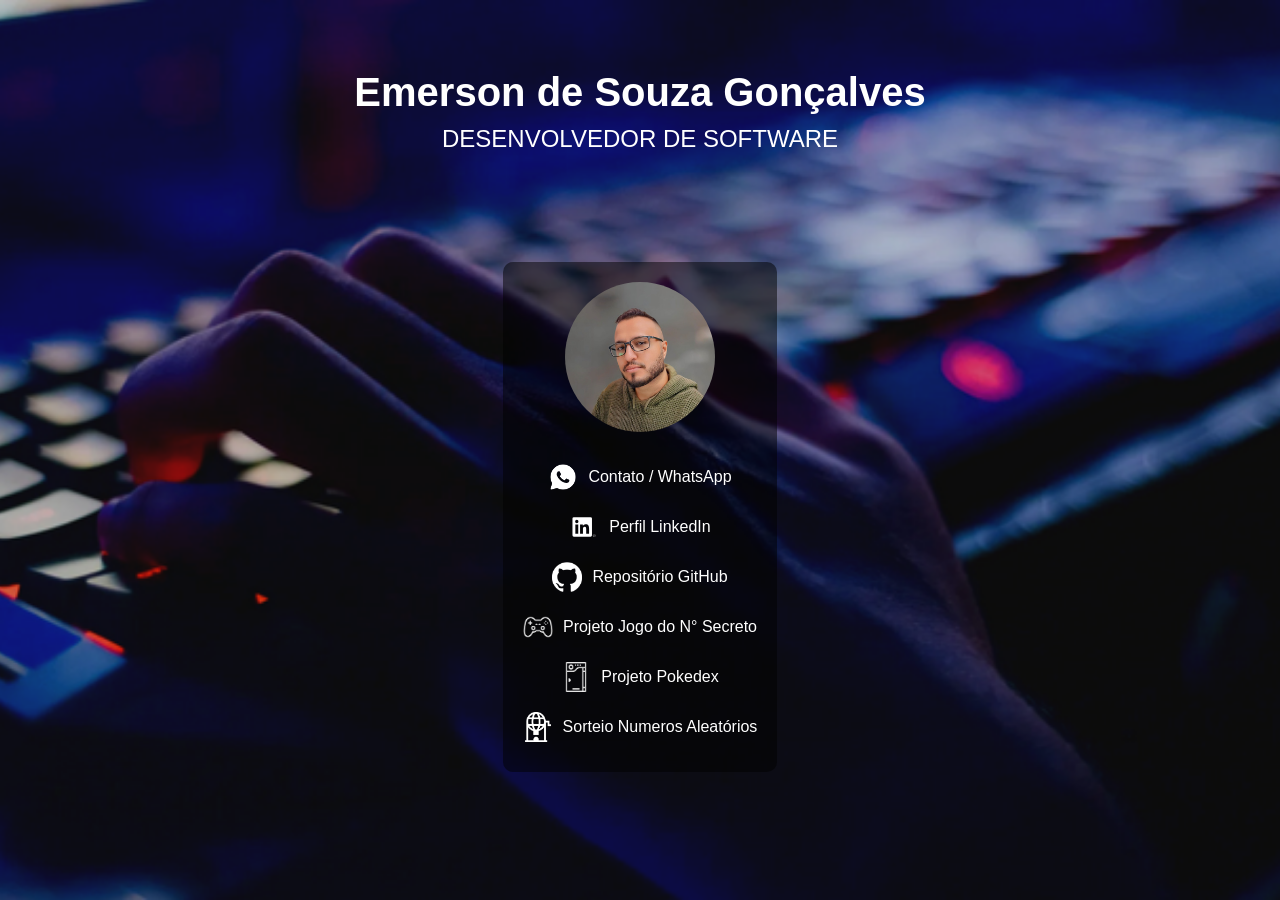
==== index.html @ 72273d3a "whatsapp atualizado" ====
<!DOCTYPE html>
<html lang="en">
<head>
    <meta charset="UTF-8">
    <meta name="viewport" content="width=device-width, initial-scale=1.0">
    <title>Perfil de Emerson de Souza Gonçalves</title>
    <link rel="stylesheet" href="./style.css">
</head>
<body>
    <div class="background">
        <header>
            <h1>Emerson de Souza Gonçalves</h1>
            <h2>DESENVOLVEDOR DE SOFTWARE</h2>
        </header>
        <main>
            <div class="profile-container">
                
                <img src="profile.jpg" alt="Foto de Emerson de Souza Gonçalves" class="profile-pic">
                <div class="links">
                    <div class="link-item">

                        <img src="whatsapp.png" alt="Contato WhatsApp">
                        <a href="wa.me//5512996200288/">Contato / WhatsApp</a>
                    </div>

                    <div class="link-item">
                        <img src="1.svg" alt="LinkedIn Logo">
                        <a href="https://www.linkedin.com/in/emerson-gon%C3%A7alves-a9ba6582/">Perfil LinkedIn</a>
                    </div>

                    <div class="link-item github">
                        <img src="git.png" alt="GitHub Logo">
                        <a href="https://github.com/emersonsg01">Repositório GitHub</a>
                    </div>

                    <div class="link-item">
                        <img src="game.png" alt="Jogo do N° Secreto">
                        <a href="https://jogo-do-numero-secreto-nine-delta.vercel.app/">Projeto Jogo do N° Secreto</a>
                    </div>

                    <div class="link-item">
                        <img src="pokedex.png" alt="Pokedex Projeto">
                        <a href="https://pokedex-steel-five.vercel.app/">Projeto Pokedex</a>
                    </div>

                    <div class="link-item">
                        <img src="roleta.png" alt="Sorteio de Numeros Aleatorios">
                        <a href="https://sorteio-numeros-aleatorios.vercel.app/">Sorteio Numeros Aleatórios</a>
                    </div>
                    
                </div>
            </div>
        </main>
    </div>
</body>
</html>
---- style.css ----
* {
    margin: 0;
    padding: 0;
    box-sizing: border-box;
}

body, html {
    height: 100%;
    font-family: Arial, sans-serif;
}

.background {
    background-image: url('background-image.png');
    background-size: cover;
    background-position: center;
    display: flex;
    flex-direction: column;
    align-items: center;
    justify-content: space-between;
    height: 100%;
    color: #fff;
    text-align: center;
    padding: 20px;
}

header {
    margin-top: 50px;
}

header h1 {
    font-size: 2.5rem;
}

header h2 {
    font-size: 1.5rem;
    margin-top: 10px;
    font-weight: 400;
}

main {
    display: flex;
    flex-direction: column;
    align-items: center;
    justify-content: center;
    flex: 1;
}

.profile-container {
    background: rgba(0, 0, 0, 0.5);
    padding: 20px;
    border-radius: 10px;
    display: flex;
    flex-direction: column;
    align-items: center;
}

.profile-pic {
    border-radius: 50%;
    width: 150px;
    height: 150px;
    margin-bottom: 20px;
}

.links {
    display: flex;
    flex-direction: column;
    align-items: center;
}

.link-item {
    display: flex;
    align-items: center;
    margin: 10px 0;
}

.link-item img {
    width: 30px;
    height: 30px;
    margin-right: 10px;
}

.link-item a {
    color: #fff;
    text-decoration: none;
    font-size: 1rem;
}

footer {
    margin-bottom: 20px;
}

footer p {
    display: flex;
    justify-content: center;
    align-items: center;
}

footer img {
    width: 30px;
    height: 30px;
    margin: 0 10px;
}
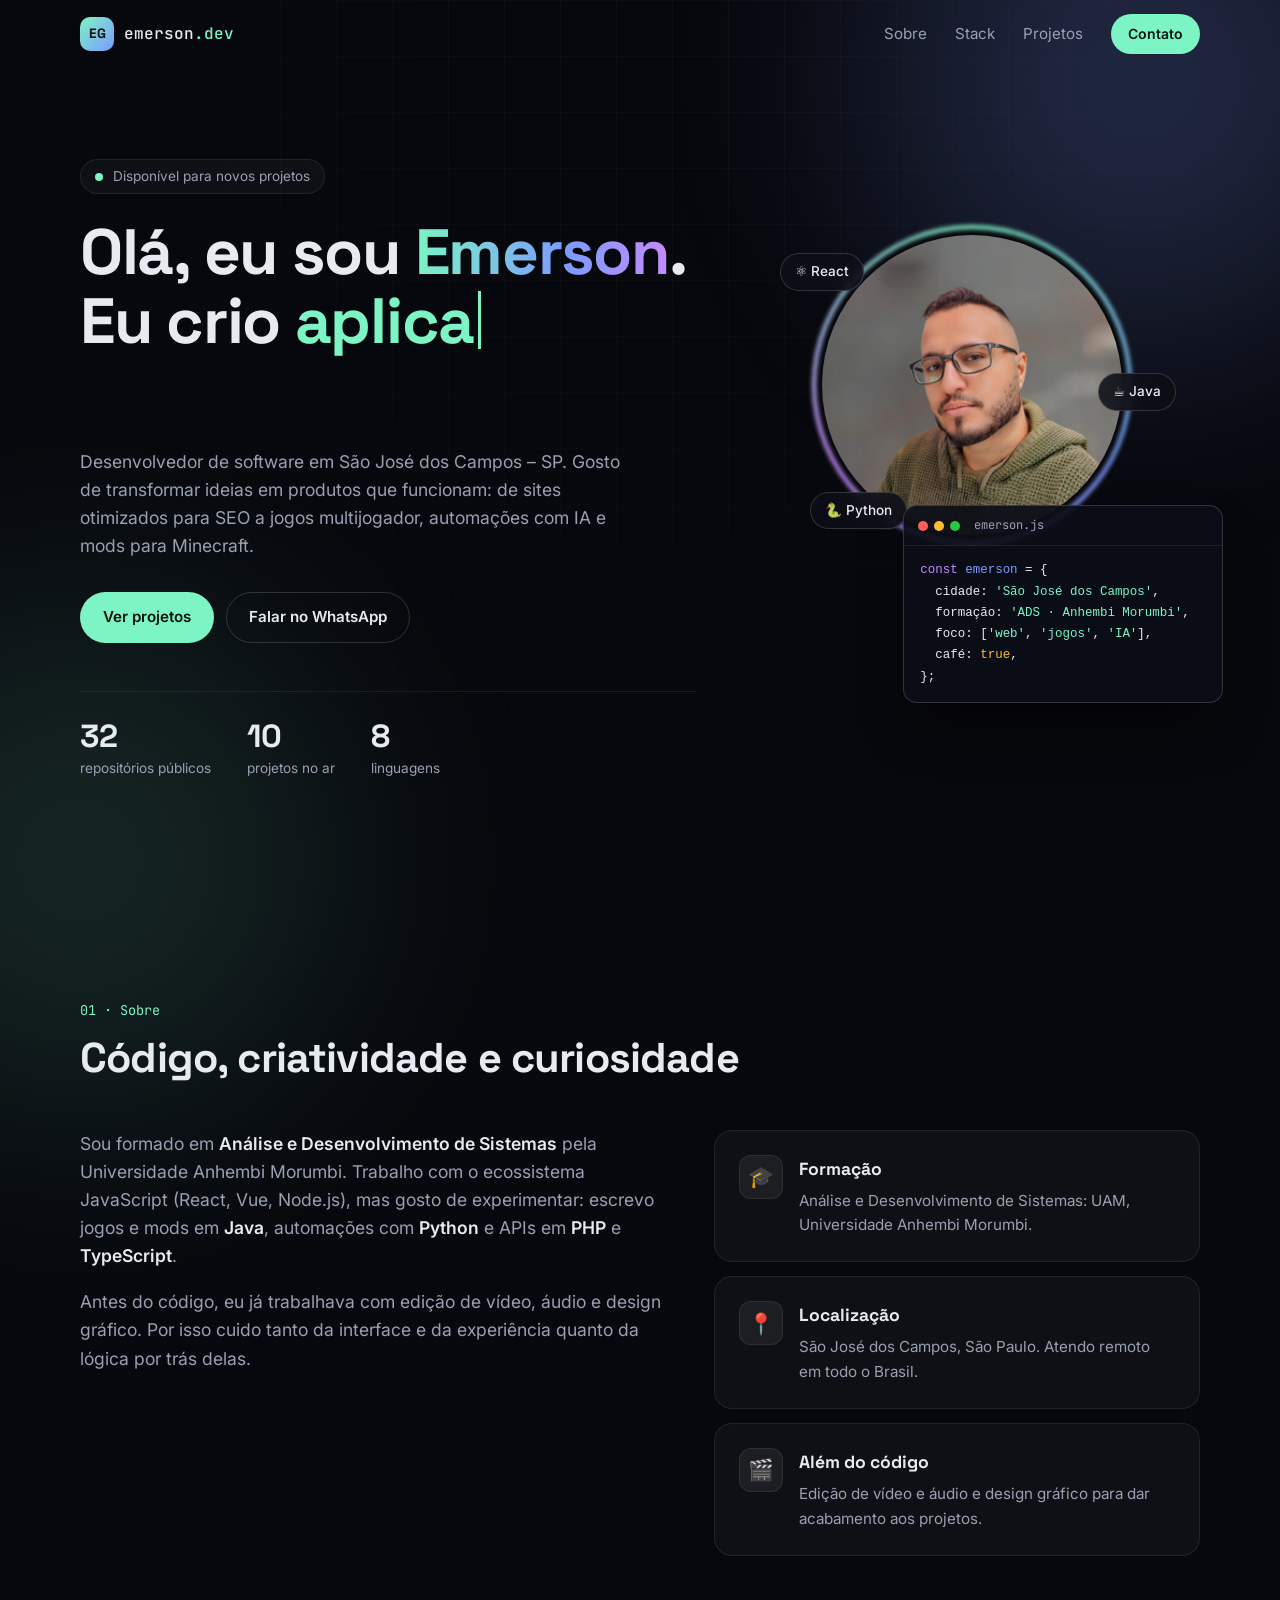
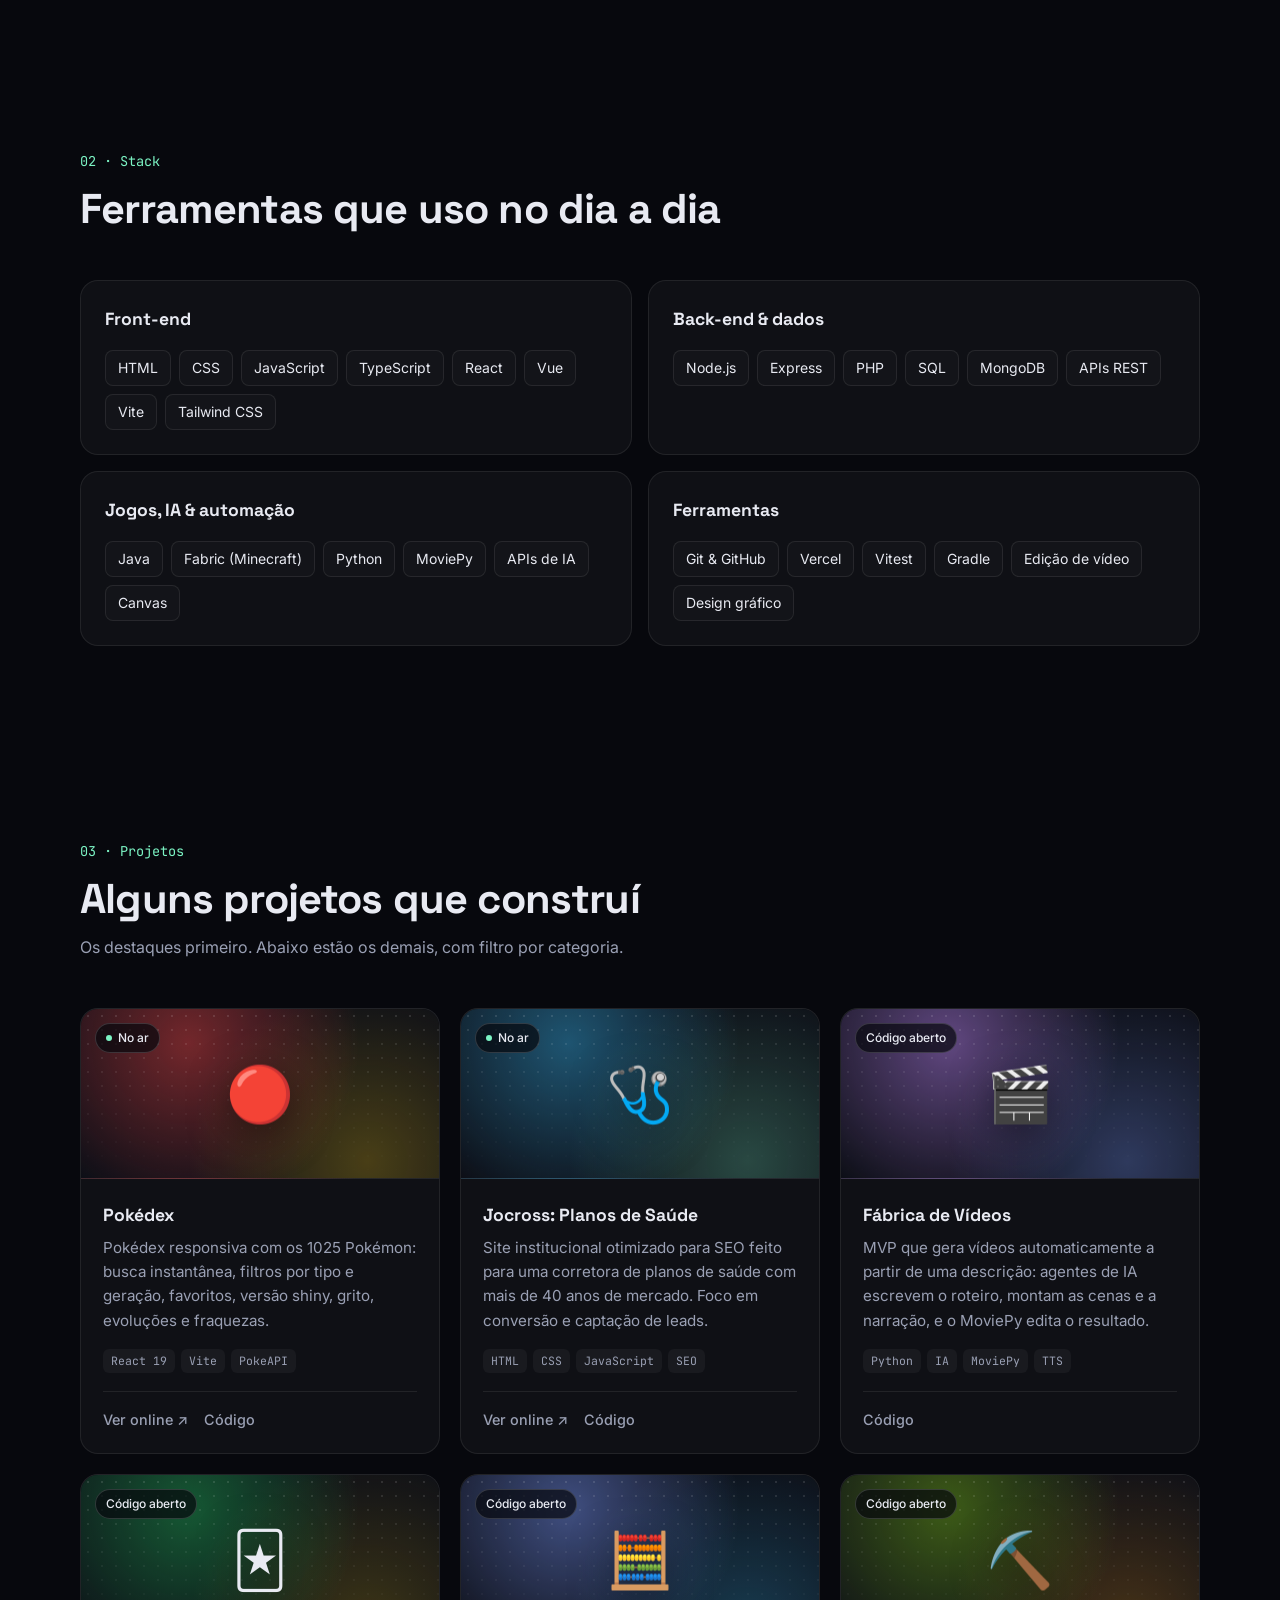
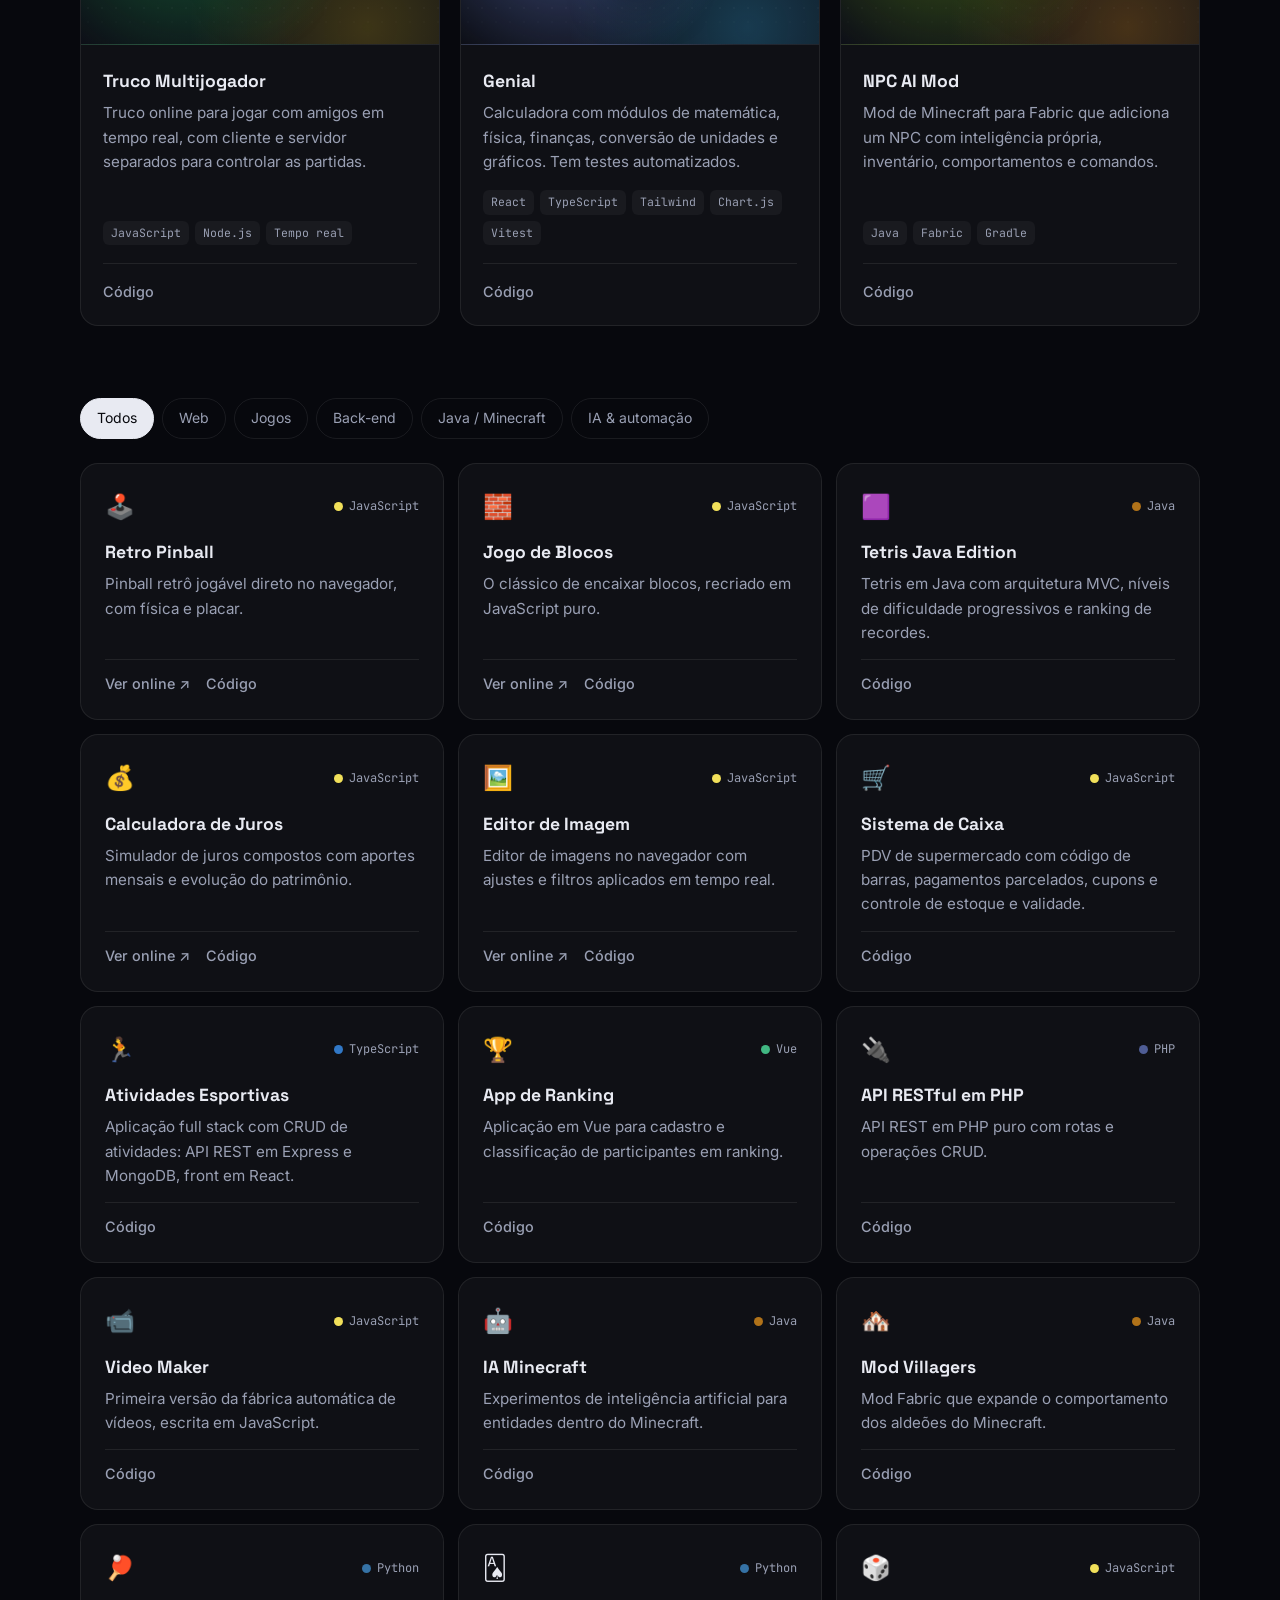
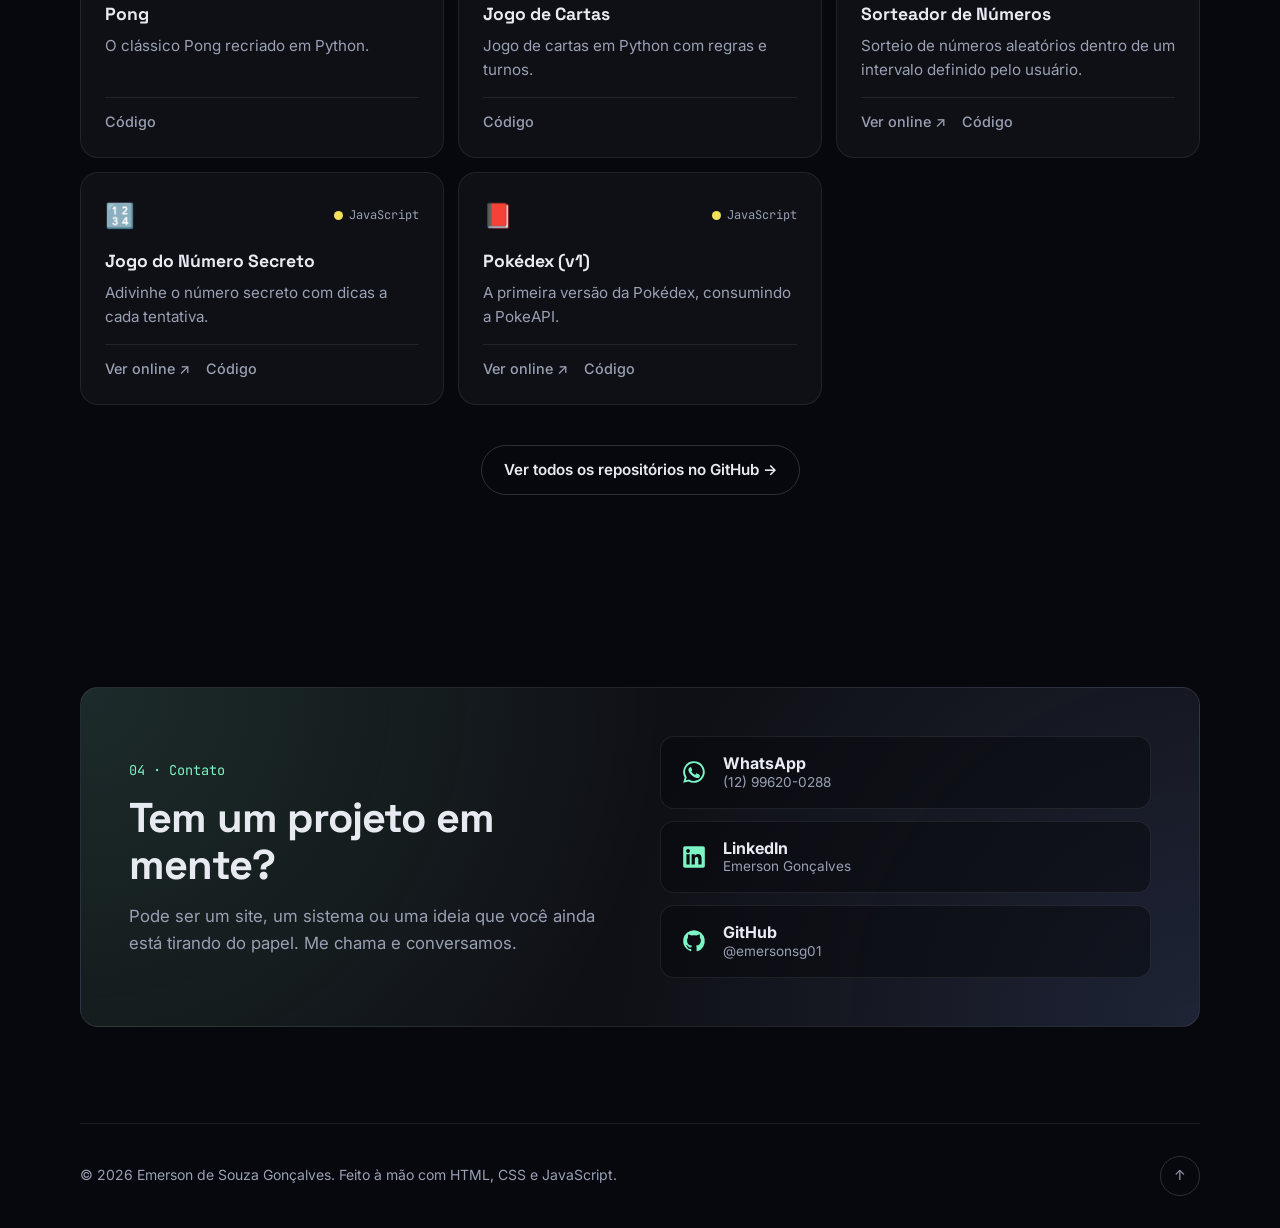
==== commit 59933c0a: "Reformula o portfólio com novo design e projetos atualizados - Novo layout escuro e responsivo: hero" ====
--- a/index.html
+++ b/index.html
@@ -1,56 +1,221 @@
-<!DOCTYPE html>
-<html lang="en">
-<head>
-    <meta charset="UTF-8">
-    <meta name="viewport" content="width=device-width, initial-scale=1.0">
-    <title>Perfil de Emerson de Souza Gonçalves</title>
-    <link rel="stylesheet" href="./style.css">
-</head>
-<body>
-    <div class="background">
-        <header>
-            <h1>Emerson de Souza Gonçalves</h1>
-            <h2>DESENVOLVEDOR DE SOFTWARE</h2>
-        </header>
-        <main>
-            <div class="profile-container">
-                
-                <img src="profile.jpg" alt="Foto de Emerson de Souza Gonçalves" class="profile-pic">
-                <div class="links">
-                    <div class="link-item">
-
-                        <img src="whatsapp.png" alt="Contato WhatsApp">
-                        <a href="wa.me//5512996200288/">Contato / WhatsApp</a>
-                    </div>
-
-                    <div class="link-item">
-                        <img src="1.svg" alt="LinkedIn Logo">
-                        <a href="https://www.linkedin.com/in/emerson-gon%C3%A7alves-a9ba6582/">Perfil LinkedIn</a>
-                    </div>
-
-                    <div class="link-item github">
-                        <img src="git.png" alt="GitHub Logo">
-                        <a href="https://github.com/emersonsg01">Repositório GitHub</a>
-                    </div>
-
-                    <div class="link-item">
-                        <img src="game.png" alt="Jogo do N° Secreto">
-                        <a href="https://jogo-do-numero-secreto-nine-delta.vercel.app/">Projeto Jogo do N° Secreto</a>
-                    </div>
-
-                    <div class="link-item">
-                        <img src="pokedex.png" alt="Pokedex Projeto">
-                        <a href="https://pokedex-steel-five.vercel.app/">Projeto Pokedex</a>
-                    </div>
-
-                    <div class="link-item">
-                        <img src="roleta.png" alt="Sorteio de Numeros Aleatorios">
-                        <a href="https://sorteio-numeros-aleatorios.vercel.app/">Sorteio Numeros Aleatórios</a>
-                    </div>
-                    
-                </div>
-            </div>
-        </main>
-    </div>
-</body>
-</html>
+<!DOCTYPE html>
+<html lang="pt-BR">
+<head>
+    <meta charset="UTF-8">
+    <meta name="viewport" content="width=device-width, initial-scale=1.0">
+    <title>Emerson Gonçalves | Desenvolvedor de Software</title>
+    <meta name="description" content="Portfólio de Emerson de Souza Gonçalves, desenvolvedor de software em São José dos Campos – SP. Projetos web, jogos, automação com IA e mods em Java.">
+    <meta name="theme-color" content="#07080d">
+    <meta property="og:title" content="Emerson Gonçalves | Desenvolvedor de Software">
+    <meta property="og:description" content="Projetos web, jogos, automação com IA e mods em Java.">
+    <meta property="og:image" content="profile.jpg">
+    <link rel="icon" href="data:image/svg+xml,<svg xmlns='http://www.w3.org/2000/svg' viewBox='0 0 64 64'><rect width='64' height='64' rx='14' fill='%2307080d'/><text x='50%' y='54%' dominant-baseline='middle' text-anchor='middle' font-family='Arial' font-weight='700' font-size='28' fill='%237cf4c4'>EG</text></svg>">
+    <link rel="preconnect" href="https://fonts.googleapis.com">
+    <link rel="preconnect" href="https://fonts.gstatic.com" crossorigin>
+    <link href="https://fonts.googleapis.com/css2?family=Inter:wght@400;500;600&family=JetBrains+Mono:wght@400;500&family=Space+Grotesk:wght@500;600;700&display=swap" rel="stylesheet">
+    <link rel="stylesheet" href="./style.css">
+</head>
+<body>
+    <div class="glow glow-1" aria-hidden="true"></div>
+    <div class="glow glow-2" aria-hidden="true"></div>
+
+    <header class="nav" id="nav">
+        <div class="container nav-inner">
+            <a href="#inicio" class="logo" aria-label="Início">
+                <span class="logo-mark">EG</span>
+                <span class="logo-text">emerson<span class="accent">.dev</span></span>
+            </a>
+            <button class="nav-toggle" id="navToggle" aria-label="Abrir menu" aria-expanded="false" aria-controls="navLinks">
+                <span></span><span></span>
+            </button>
+            <nav class="nav-links" id="navLinks">
+                <a href="#sobre">Sobre</a>
+                <a href="#stack">Stack</a>
+                <a href="#projetos">Projetos</a>
+                <a href="#contato" class="btn btn-small">Contato</a>
+            </nav>
+        </div>
+    </header>
+
+    <main>
+        <!-- HERO -->
+        <section class="hero container" id="inicio">
+            <div class="hero-text">
+                <p class="eyebrow"><span class="dot"></span> Disponível para novos projetos</p>
+                <h1>
+                    Olá, eu sou <span class="gradient-text">Emerson</span>.<br>
+                    Eu crio <span class="typed" id="typed">aplicações web</span><span class="caret" aria-hidden="true"></span>
+                </h1>
+                <p class="lead">
+                    Desenvolvedor de software em São José dos Campos – SP. Gosto de transformar ideias em
+                    produtos que funcionam: de sites otimizados para SEO a jogos multijogador,
+                    automações com IA e mods para Minecraft.
+                </p>
+                <div class="hero-cta">
+                    <a href="#projetos" class="btn">Ver projetos</a>
+                    <a href="https://wa.me/5512996200288/" class="btn btn-ghost" target="_blank" rel="noopener">Falar no WhatsApp</a>
+                </div>
+                <ul class="hero-stats">
+                    <li><strong data-count="32">32</strong><span>repositórios públicos</span></li>
+                    <li><strong data-count="10">10</strong><span>projetos no ar</span></li>
+                    <li><strong data-count="8">8</strong><span>linguagens</span></li>
+                </ul>
+            </div>
+
+            <div class="hero-visual">
+                <div class="avatar-wrap">
+                    <div class="avatar-ring"></div>
+                    <img src="profile.jpg" alt="Foto de Emerson de Souza Gonçalves" class="avatar" width="279" height="279">
+                    <span class="chip chip-a">⚛️ React</span>
+                    <span class="chip chip-b">☕ Java</span>
+                    <span class="chip chip-c">🐍 Python</span>
+                </div>
+                <div class="code-card" aria-hidden="true">
+                    <div class="code-head"><i></i><i></i><i></i><span>emerson.js</span></div>
+<pre><code><span class="k">const</span> <span class="v">emerson</span> = {
+  <span class="p">cidade</span>: <span class="s">'São José dos Campos'</span>,
+  <span class="p">formação</span>: <span class="s">'ADS · Anhembi Morumbi'</span>,
+  <span class="p">foco</span>: [<span class="s">'web'</span>, <span class="s">'jogos'</span>, <span class="s">'IA'</span>],
+  <span class="p">café</span>: <span class="b">true</span>,
+};</code></pre>
+                </div>
+            </div>
+        </section>
+
+        <!-- SOBRE -->
+        <section class="section container" id="sobre">
+            <div class="section-head reveal">
+                <span class="section-tag">01 · Sobre</span>
+                <h2>Código, criatividade e curiosidade</h2>
+            </div>
+            <div class="about-grid">
+                <div class="about-text reveal">
+                    <p>
+                        Sou formado em <strong>Análise e Desenvolvimento de Sistemas</strong> pela Universidade
+                        Anhembi Morumbi. Trabalho com o ecossistema JavaScript (React, Vue, Node.js),
+                        mas gosto de experimentar: escrevo jogos e mods em <strong>Java</strong>, automações
+                        com <strong>Python</strong> e APIs em <strong>PHP</strong> e <strong>TypeScript</strong>.
+                    </p>
+                    <p>
+                        Antes do código, eu já trabalhava com edição de vídeo, áudio e design gráfico.
+                        Por isso cuido tanto da interface e da experiência quanto da lógica por trás delas.
+                    </p>
+                </div>
+                <ul class="about-cards">
+                    <li class="card reveal">
+                        <span class="card-icon">🎓</span>
+                        <h3>Formação</h3>
+                        <p>Análise e Desenvolvimento de Sistemas: UAM, Universidade Anhembi Morumbi.</p>
+                    </li>
+                    <li class="card reveal">
+                        <span class="card-icon">📍</span>
+                        <h3>Localização</h3>
+                        <p>São José dos Campos, São Paulo. Atendo remoto em todo o Brasil.</p>
+                    </li>
+                    <li class="card reveal">
+                        <span class="card-icon">🎬</span>
+                        <h3>Além do código</h3>
+                        <p>Edição de vídeo e áudio e design gráfico para dar acabamento aos projetos.</p>
+                    </li>
+                </ul>
+            </div>
+        </section>
+
+        <!-- STACK -->
+        <section class="section container" id="stack">
+            <div class="section-head reveal">
+                <span class="section-tag">02 · Stack</span>
+                <h2>Ferramentas que uso no dia a dia</h2>
+            </div>
+            <div class="stack-grid">
+                <div class="stack-group card reveal">
+                    <h3>Front-end</h3>
+                    <ul class="tags">
+                        <li>HTML</li><li>CSS</li><li>JavaScript</li><li>TypeScript</li>
+                        <li>React</li><li>Vue</li><li>Vite</li><li>Tailwind CSS</li>
+                    </ul>
+                </div>
+                <div class="stack-group card reveal">
+                    <h3>Back-end &amp; dados</h3>
+                    <ul class="tags">
+                        <li>Node.js</li><li>Express</li><li>PHP</li><li>SQL</li>
+                        <li>MongoDB</li><li>APIs REST</li>
+                    </ul>
+                </div>
+                <div class="stack-group card reveal">
+                    <h3>Jogos, IA &amp; automação</h3>
+                    <ul class="tags">
+                        <li>Java</li><li>Fabric (Minecraft)</li><li>Python</li>
+                        <li>MoviePy</li><li>APIs de IA</li><li>Canvas</li>
+                    </ul>
+                </div>
+                <div class="stack-group card reveal">
+                    <h3>Ferramentas</h3>
+                    <ul class="tags">
+                        <li>Git &amp; GitHub</li><li>Vercel</li><li>Vitest</li><li>Gradle</li>
+                        <li>Edição de vídeo</li><li>Design gráfico</li>
+                    </ul>
+                </div>
+            </div>
+        </section>
+
+        <!-- PROJETOS -->
+        <section class="section container" id="projetos">
+            <div class="section-head reveal">
+                <span class="section-tag">03 · Projetos</span>
+                <h2>Alguns projetos que construí</h2>
+                <p class="section-sub">Os destaques primeiro. Abaixo estão os demais, com filtro por categoria.</p>
+            </div>
+
+            <div class="featured" id="featured"></div>
+
+            <div class="filters reveal" role="tablist" aria-label="Filtrar projetos">
+                <button class="filter active" data-filter="todos" role="tab" aria-selected="true">Todos</button>
+                <button class="filter" data-filter="web" role="tab" aria-selected="false">Web</button>
+                <button class="filter" data-filter="jogos" role="tab" aria-selected="false">Jogos</button>
+                <button class="filter" data-filter="backend" role="tab" aria-selected="false">Back-end</button>
+                <button class="filter" data-filter="java" role="tab" aria-selected="false">Java / Minecraft</button>
+                <button class="filter" data-filter="ia" role="tab" aria-selected="false">IA &amp; automação</button>
+            </div>
+
+            <div class="projects" id="projects"></div>
+
+            <div class="more reveal">
+                <a href="https://github.com/emersonsg01?tab=repositories" class="btn btn-ghost" target="_blank" rel="noopener">Ver todos os repositórios no GitHub →</a>
+            </div>
+        </section>
+
+        <!-- CONTATO -->
+        <section class="section container" id="contato">
+            <div class="contact card reveal">
+                <div class="contact-text">
+                    <span class="section-tag">04 · Contato</span>
+                    <h2>Tem um projeto em mente?</h2>
+                    <p>Pode ser um site, um sistema ou uma ideia que você ainda está tirando do papel. Me chama e conversamos.</p>
+                </div>
+                <div class="contact-links">
+                    <a href="https://wa.me/5512996200288/" class="contact-link" target="_blank" rel="noopener">
+                        <svg viewBox="0 0 24 24" aria-hidden="true"><path d="M12 2a10 10 0 0 0-8.6 15.1L2 22l5-1.3A10 10 0 1 0 12 2Zm0 18.2a8.2 8.2 0 0 1-4.2-1.1l-.3-.2-3 .8.8-2.9-.2-.3A8.2 8.2 0 1 1 12 20.2Zm4.5-6.1c-.2-.1-1.5-.7-1.7-.8-.2-.1-.4-.1-.6.1l-.8 1c-.1.2-.3.2-.5.1a6.7 6.7 0 0 1-3.3-2.9c-.3-.4.2-.4.7-1.3.1-.2 0-.3 0-.4l-.8-1.8c-.2-.5-.4-.4-.6-.4h-.5a1 1 0 0 0-.7.3 3 3 0 0 0-.9 2.2 5.2 5.2 0 0 0 1.1 2.7 11.8 11.8 0 0 0 4.5 4c1.7.7 2.3.8 3.2.6.5 0 1.5-.6 1.7-1.2.2-.6.2-1.1.2-1.2-.1-.1-.3-.2-.5-.3Z"/></svg>
+                        <span><strong>WhatsApp</strong><small>(12) 99620-0288</small></span>
+                    </a>
+                    <a href="https://www.linkedin.com/in/emerson-gon%C3%A7alves-a9ba6582/" class="contact-link" target="_blank" rel="noopener">
+                        <svg viewBox="0 0 24 24" aria-hidden="true"><path d="M20.4 2H3.6A1.6 1.6 0 0 0 2 3.6v16.8A1.6 1.6 0 0 0 3.6 22h16.8a1.6 1.6 0 0 0 1.6-1.6V3.6A1.6 1.6 0 0 0 20.4 2ZM8 19H5V9.5h3V19ZM6.5 8.2a1.7 1.7 0 1 1 0-3.5 1.7 1.7 0 0 1 0 3.5ZM19 19h-3v-4.6c0-1.1 0-2.5-1.5-2.5S12.8 13 12.8 14.3V19h-3V9.5h2.9v1.3a3.2 3.2 0 0 1 2.8-1.6c3 0 3.5 2 3.5 4.5V19Z"/></svg>
+                        <span><strong>LinkedIn</strong><small>Emerson Gonçalves</small></span>
+                    </a>
+                    <a href="https://github.com/emersonsg01" class="contact-link" target="_blank" rel="noopener">
+                        <svg viewBox="0 0 24 24" aria-hidden="true"><path d="M12 2a10 10 0 0 0-3.2 19.5c.5.1.7-.2.7-.5v-1.7c-2.8.6-3.4-1.3-3.4-1.3-.4-1.2-1.1-1.5-1.1-1.5-.9-.6.1-.6.1-.6 1 .1 1.5 1 1.5 1 .9 1.6 2.4 1.1 3 .9.1-.7.4-1.1.6-1.4-2.2-.3-4.6-1.1-4.6-5a3.9 3.9 0 0 1 1-2.7 3.6 3.6 0 0 1 .1-2.7s.8-.3 2.8 1a9.5 9.5 0 0 1 5 0c1.9-1.3 2.7-1 2.7-1 .6 1.4.2 2.4.1 2.7a3.9 3.9 0 0 1 1 2.7c0 3.9-2.3 4.7-4.6 5 .4.3.7.9.7 1.9V21c0 .3.2.6.7.5A10 10 0 0 0 12 2Z"/></svg>
+                        <span><strong>GitHub</strong><small>@emersonsg01</small></span>
+                    </a>
+                </div>
+            </div>
+        </section>
+    </main>
+
+    <footer class="footer container">
+        <p>© <span id="year">2026</span> Emerson de Souza Gonçalves. Feito à mão com HTML, CSS e JavaScript.</p>
+        <a href="#inicio" class="to-top" aria-label="Voltar ao topo">↑</a>
+    </footer>
+
+    <script src="./script.js"></script>
+</body>
+</html>
--- a/style.css
+++ b/style.css
@@ -1,102 +1,998 @@
-* {
-    margin: 0;
-    padding: 0;
-    box-sizing: border-box;
-}
-
-body, html {
-    height: 100%;
-    font-family: Arial, sans-serif;
-}
-
-.background {
-    background-image: url('background-image.png');
-    background-size: cover;
-    background-position: center;
-    display: flex;
-    flex-direction: column;
-    align-items: center;
-    justify-content: space-between;
-    height: 100%;
-    color: #fff;
-    text-align: center;
-    padding: 20px;
-}
-
-header {
-    margin-top: 50px;
-}
-
-header h1 {
-    font-size: 2.5rem;
-}
-
-header h2 {
-    font-size: 1.5rem;
-    margin-top: 10px;
-    font-weight: 400;
-}
-
-main {
-    display: flex;
-    flex-direction: column;
-    align-items: center;
-    justify-content: center;
-    flex: 1;
-}
-
-.profile-container {
-    background: rgba(0, 0, 0, 0.5);
-    padding: 20px;
-    border-radius: 10px;
-    display: flex;
-    flex-direction: column;
-    align-items: center;
-}
-
-.profile-pic {
-    border-radius: 50%;
-    width: 150px;
-    height: 150px;
-    margin-bottom: 20px;
-}
-
-.links {
-    display: flex;
-    flex-direction: column;
-    align-items: center;
-}
-
-.link-item {
-    display: flex;
-    align-items: center;
-    margin: 10px 0;
-}
-
-.link-item img {
-    width: 30px;
-    height: 30px;
-    margin-right: 10px;
-}
-
-.link-item a {
-    color: #fff;
-    text-decoration: none;
-    font-size: 1rem;
-}
-
-footer {
-    margin-bottom: 20px;
-}
-
-footer p {
-    display: flex;
-    justify-content: center;
-    align-items: center;
-}
-
-footer img {
-    width: 30px;
-    height: 30px;
-    margin: 0 10px;
-}
+:root {
+    --bg: #07080d;
+    --bg-soft: #0d0f17;
+    --surface: rgba(255, 255, 255, 0.035);
+    --surface-hover: rgba(255, 255, 255, 0.06);
+    --border: rgba(255, 255, 255, 0.08);
+    --border-strong: rgba(255, 255, 255, 0.16);
+    --text: #e8eaf2;
+    --muted: #9aa0b4;
+    --accent: #7cf4c4;
+    --accent-2: #7c9bff;
+    --accent-3: #c58bff;
+    --radius: 18px;
+    --font-sans: 'Inter', system-ui, -apple-system, 'Segoe UI', sans-serif;
+    --font-display: 'Space Grotesk', var(--font-sans);
+    --font-mono: 'JetBrains Mono', ui-monospace, Consolas, monospace;
+}
+
+* {
+    margin: 0;
+    padding: 0;
+    box-sizing: border-box;
+}
+
+html {
+    scroll-behavior: smooth;
+    scroll-padding-top: 80px;
+}
+
+body {
+    background: var(--bg);
+    color: var(--text);
+    font-family: var(--font-sans);
+    line-height: 1.6;
+    overflow-x: hidden;
+    -webkit-font-smoothing: antialiased;
+}
+
+/* fine grid behind everything */
+body::before {
+    content: '';
+    position: fixed;
+    inset: 0;
+    background-image:
+        linear-gradient(rgba(255, 255, 255, 0.025) 1px, transparent 1px),
+        linear-gradient(90deg, rgba(255, 255, 255, 0.025) 1px, transparent 1px);
+    background-size: 56px 56px;
+    mask-image: radial-gradient(ellipse at top, #000 20%, transparent 75%);
+    pointer-events: none;
+    z-index: -1;
+}
+
+a {
+    color: inherit;
+    text-decoration: none;
+}
+
+img {
+    max-width: 100%;
+    display: block;
+}
+
+ul {
+    list-style: none;
+}
+
+.container {
+    width: min(1120px, 100% - 32px);
+    margin-inline: auto;
+}
+
+.accent {
+    color: var(--accent);
+}
+
+.gradient-text {
+    background: linear-gradient(90deg, var(--accent), var(--accent-2) 60%, var(--accent-3));
+    -webkit-background-clip: text;
+    background-clip: text;
+    color: transparent;
+}
+
+/* ambient glows */
+.glow {
+    position: fixed;
+    width: 520px;
+    height: 520px;
+    border-radius: 50%;
+    filter: blur(120px);
+    opacity: 0.22;
+    pointer-events: none;
+    z-index: -1;
+}
+
+.glow-1 {
+    background: var(--accent-2);
+    top: -180px;
+    right: -120px;
+}
+
+.glow-2 {
+    background: var(--accent);
+    bottom: -220px;
+    left: -180px;
+    opacity: 0.12;
+}
+
+/* buttons */
+.btn {
+    display: inline-flex;
+    align-items: center;
+    gap: 8px;
+    padding: 12px 22px;
+    border-radius: 999px;
+    background: var(--accent);
+    color: #04140d;
+    font-weight: 600;
+    font-size: 0.95rem;
+    border: 1px solid transparent;
+    transition: transform 0.2s, box-shadow 0.2s, background 0.2s;
+}
+
+.btn:hover {
+    transform: translateY(-2px);
+    box-shadow: 0 10px 30px -10px var(--accent);
+}
+
+.btn-ghost {
+    background: transparent;
+    color: var(--text);
+    border-color: var(--border-strong);
+}
+
+.btn-ghost:hover {
+    background: var(--surface-hover);
+    box-shadow: none;
+}
+
+.btn-small {
+    padding: 8px 16px;
+    font-size: 0.875rem;
+}
+
+/* nav */
+.nav {
+    position: sticky;
+    top: 0;
+    z-index: 50;
+    transition: background 0.3s, border-color 0.3s;
+    border-bottom: 1px solid transparent;
+}
+
+.nav.scrolled {
+    background: rgba(7, 8, 13, 0.75);
+    backdrop-filter: blur(14px);
+    -webkit-backdrop-filter: blur(14px);
+    border-bottom-color: var(--border);
+}
+
+.nav-inner {
+    display: flex;
+    align-items: center;
+    justify-content: space-between;
+    height: 68px;
+}
+
+.logo {
+    display: flex;
+    align-items: center;
+    gap: 10px;
+    font-family: var(--font-mono);
+    font-weight: 500;
+}
+
+.logo-mark {
+    display: grid;
+    place-items: center;
+    width: 34px;
+    height: 34px;
+    border-radius: 10px;
+    background: linear-gradient(135deg, var(--accent), var(--accent-2));
+    color: #04140d;
+    font-family: var(--font-display);
+    font-weight: 700;
+    font-size: 0.85rem;
+}
+
+.nav-links {
+    display: flex;
+    align-items: center;
+    gap: 28px;
+    font-size: 0.95rem;
+}
+
+.nav-links a:not(.btn) {
+    color: var(--muted);
+    transition: color 0.2s;
+}
+
+.nav-links a:not(.btn):hover,
+.nav-links a.current {
+    color: var(--text);
+}
+
+.nav-toggle {
+    display: none;
+    background: none;
+    border: 0;
+    width: 40px;
+    height: 40px;
+    cursor: pointer;
+    position: relative;
+}
+
+.nav-toggle span {
+    position: absolute;
+    left: 10px;
+    width: 20px;
+    height: 2px;
+    background: var(--text);
+    border-radius: 2px;
+    transition: transform 0.25s, top 0.25s;
+}
+
+.nav-toggle span:first-child { top: 15px; }
+.nav-toggle span:last-child { top: 23px; }
+
+.nav-toggle[aria-expanded="true"] span:first-child { top: 19px; transform: rotate(45deg); }
+.nav-toggle[aria-expanded="true"] span:last-child { top: 19px; transform: rotate(-45deg); }
+
+/* hero */
+.hero {
+    display: grid;
+    grid-template-columns: 1.15fr 0.85fr;
+    align-items: center;
+    gap: 48px;
+    min-height: calc(100vh - 68px);
+    padding-block: 48px 80px;
+}
+
+.eyebrow {
+    display: inline-flex;
+    align-items: center;
+    gap: 10px;
+    padding: 6px 14px;
+    border: 1px solid var(--border);
+    border-radius: 999px;
+    background: var(--surface);
+    color: var(--muted);
+    font-size: 0.85rem;
+    margin-bottom: 24px;
+}
+
+.dot {
+    width: 8px;
+    height: 8px;
+    border-radius: 50%;
+    background: var(--accent);
+    box-shadow: 0 0 0 0 var(--accent);
+    animation: pulse 2s infinite;
+}
+
+@keyframes pulse {
+    0% { box-shadow: 0 0 0 0 rgba(124, 244, 196, 0.6); }
+    70% { box-shadow: 0 0 0 10px rgba(124, 244, 196, 0); }
+    100% { box-shadow: 0 0 0 0 rgba(124, 244, 196, 0); }
+}
+
+.hero h1 {
+    font-family: var(--font-display);
+    font-size: clamp(2.3rem, 5.4vw, 4rem);
+    line-height: 1.08;
+    letter-spacing: -0.02em;
+    font-weight: 700;
+    /* reserva 3 linhas para o texto digitado não empurrar o layout */
+    min-height: 3.24em;
+}
+
+.typed {
+    color: var(--accent);
+}
+
+.caret {
+    display: inline-block;
+    width: 3px;
+    height: 0.9em;
+    margin-left: 4px;
+    background: var(--accent);
+    vertical-align: -0.08em;
+    animation: blink 1s steps(1) infinite;
+}
+
+@keyframes blink {
+    50% { opacity: 0; }
+}
+
+.lead {
+    margin-top: 22px;
+    max-width: 560px;
+    color: var(--muted);
+    font-size: 1.1rem;
+}
+
+.hero-cta {
+    display: flex;
+    flex-wrap: wrap;
+    gap: 12px;
+    margin-top: 32px;
+}
+
+.hero-stats {
+    display: flex;
+    gap: 36px;
+    margin-top: 48px;
+    padding-top: 28px;
+    border-top: 1px solid var(--border);
+}
+
+.hero-stats li {
+    display: flex;
+    flex-direction: column;
+}
+
+.hero-stats strong {
+    font-family: var(--font-display);
+    font-size: 2rem;
+    line-height: 1;
+}
+
+.hero-stats span {
+    margin-top: 6px;
+    color: var(--muted);
+    font-size: 0.85rem;
+}
+
+.hero-visual {
+    position: relative;
+    display: flex;
+    flex-direction: column;
+    align-items: center;
+}
+
+.avatar-wrap {
+    position: relative;
+    width: min(300px, 70vw);
+    aspect-ratio: 1;
+}
+
+.avatar-ring {
+    position: absolute;
+    inset: -10px;
+    border-radius: 50%;
+    background: conic-gradient(from 0deg, var(--accent), var(--accent-2), var(--accent-3), var(--accent));
+    animation: spin 10s linear infinite;
+    filter: blur(2px);
+}
+
+.avatar-ring::after {
+    content: '';
+    position: absolute;
+    inset: 4px;
+    border-radius: 50%;
+    background: var(--bg);
+}
+
+@keyframes spin {
+    to { transform: rotate(360deg); }
+}
+
+.avatar {
+    position: relative;
+    width: 100%;
+    height: 100%;
+    border-radius: 50%;
+    object-fit: cover;
+}
+
+.chip {
+    position: absolute;
+    padding: 7px 14px;
+    border-radius: 999px;
+    background: rgba(13, 15, 23, 0.85);
+    border: 1px solid var(--border-strong);
+    backdrop-filter: blur(8px);
+    font-size: 0.85rem;
+    font-weight: 500;
+    white-space: nowrap;
+    animation: float 6s ease-in-out infinite;
+}
+
+.chip-a { top: 6%; left: -14%; }
+.chip-b { top: 46%; right: -18%; animation-delay: -2s; }
+.chip-c { bottom: 2%; left: -4%; animation-delay: -4s; }
+
+@keyframes float {
+    50% { transform: translateY(-10px); }
+}
+
+.code-card {
+    position: relative;
+    margin-top: -30px;
+    margin-left: 40%;
+    width: min(320px, 90%);
+    border-radius: 14px;
+    background: rgba(13, 15, 23, 0.92);
+    border: 1px solid var(--border-strong);
+    box-shadow: 0 30px 60px -20px rgba(0, 0, 0, 0.8);
+    font-family: var(--font-mono);
+    font-size: 0.78rem;
+    overflow: hidden;
+}
+
+.code-head {
+    display: flex;
+    align-items: center;
+    gap: 6px;
+    padding: 10px 14px;
+    border-bottom: 1px solid var(--border);
+    color: var(--muted);
+}
+
+.code-head i {
+    width: 10px;
+    height: 10px;
+    border-radius: 50%;
+    background: #ff5f57;
+}
+
+.code-head i:nth-child(2) { background: #febc2e; }
+.code-head i:nth-child(3) { background: #28c840; }
+
+.code-head span {
+    margin-left: 8px;
+    font-size: 0.75rem;
+}
+
+.code-card pre {
+    padding: 14px 16px;
+    line-height: 1.7;
+    overflow-x: auto;
+}
+
+.k { color: var(--accent-3); }
+.v { color: var(--accent-2); }
+.p { color: #e8eaf2; }
+.s { color: var(--accent); }
+.b { color: #febc2e; }
+
+/* sections */
+.section {
+    padding-block: 96px;
+}
+
+.section-head {
+    margin-bottom: 48px;
+}
+
+.section-tag {
+    display: inline-block;
+    font-family: var(--font-mono);
+    font-size: 0.85rem;
+    color: var(--accent);
+    margin-bottom: 12px;
+}
+
+.section h2 {
+    font-family: var(--font-display);
+    font-size: clamp(1.8rem, 3.6vw, 2.6rem);
+    line-height: 1.15;
+    letter-spacing: -0.02em;
+}
+
+.section-sub {
+    margin-top: 12px;
+    color: var(--muted);
+}
+
+.card {
+    background: var(--surface);
+    border: 1px solid var(--border);
+    border-radius: var(--radius);
+    padding: 24px;
+    transition: border-color 0.25s, background 0.25s, transform 0.25s;
+}
+
+.card:hover {
+    border-color: var(--border-strong);
+    background: var(--surface-hover);
+}
+
+.card h3 {
+    font-family: var(--font-display);
+    font-size: 1.1rem;
+    margin-bottom: 6px;
+}
+
+.card p {
+    color: var(--muted);
+    font-size: 0.95rem;
+}
+
+/* about */
+.about-grid {
+    display: grid;
+    grid-template-columns: 1.1fr 0.9fr;
+    gap: 40px;
+    align-items: start;
+}
+
+.about-text p {
+    font-size: 1.1rem;
+    color: var(--muted);
+}
+
+.about-text p + p {
+    margin-top: 18px;
+}
+
+.about-text strong {
+    color: var(--text);
+    font-weight: 600;
+}
+
+.about-cards {
+    display: grid;
+    gap: 14px;
+}
+
+.about-cards .card {
+    display: grid;
+    grid-template-columns: auto 1fr;
+    column-gap: 16px;
+}
+
+.card-icon {
+    grid-row: span 2;
+    display: grid;
+    place-items: center;
+    width: 44px;
+    height: 44px;
+    border-radius: 12px;
+    background: var(--surface-hover);
+    border: 1px solid var(--border);
+    font-size: 1.3rem;
+}
+
+/* stack */
+.stack-grid {
+    display: grid;
+    grid-template-columns: repeat(2, 1fr);
+    gap: 16px;
+}
+
+.stack-group h3 {
+    margin-bottom: 16px;
+}
+
+.tags {
+    display: flex;
+    flex-wrap: wrap;
+    gap: 8px;
+}
+
+.tags li {
+    padding: 6px 12px;
+    border-radius: 8px;
+    border: 1px solid var(--border);
+    background: rgba(255, 255, 255, 0.02);
+    font-size: 0.875rem;
+    color: var(--text);
+}
+
+/* projects */
+.featured {
+    display: grid;
+    grid-template-columns: repeat(3, 1fr);
+    gap: 20px;
+    margin-bottom: 72px;
+}
+
+.feature {
+    display: flex;
+    flex-direction: column;
+    padding: 0;
+    overflow: hidden;
+}
+
+.feature:hover {
+    transform: translateY(-4px);
+}
+
+.feature-cover {
+    position: relative;
+    height: 170px;
+    display: grid;
+    place-items: center;
+    overflow: hidden;
+    border-bottom: 1px solid var(--border);
+    background:
+        radial-gradient(circle at 30% 20%, var(--c1), transparent 60%),
+        radial-gradient(circle at 80% 90%, var(--c2), transparent 55%),
+        var(--bg-soft);
+}
+
+.feature-cover::after {
+    content: '';
+    position: absolute;
+    inset: 0;
+    background-image: radial-gradient(rgba(255, 255, 255, 0.12) 1px, transparent 1px);
+    background-size: 14px 14px;
+    mask-image: linear-gradient(to bottom, #000, transparent);
+}
+
+.feature-emoji {
+    position: relative;
+    z-index: 1;
+    font-size: 3.4rem;
+    filter: drop-shadow(0 10px 20px rgba(0, 0, 0, 0.5));
+    transition: transform 0.4s;
+}
+
+.feature:hover .feature-emoji {
+    transform: scale(1.12) rotate(-6deg);
+}
+
+.badge {
+    position: absolute;
+    top: 14px;
+    left: 14px;
+    z-index: 1;
+    display: inline-flex;
+    align-items: center;
+    gap: 6px;
+    padding: 4px 10px;
+    border-radius: 999px;
+    background: rgba(7, 8, 13, 0.7);
+    border: 1px solid var(--border-strong);
+    font-size: 0.75rem;
+    font-weight: 500;
+}
+
+.badge.live::before {
+    content: '';
+    width: 6px;
+    height: 6px;
+    border-radius: 50%;
+    background: var(--accent);
+}
+
+.feature-body {
+    display: flex;
+    flex-direction: column;
+    flex: 1;
+    padding: 22px;
+}
+
+.feature-body p {
+    flex: 1;
+}
+
+.mini-tags {
+    display: flex;
+    flex-wrap: wrap;
+    gap: 6px;
+    margin-top: 16px;
+}
+
+.mini-tags li {
+    font-family: var(--font-mono);
+    font-size: 0.72rem;
+    color: var(--muted);
+    padding: 3px 8px;
+    border-radius: 6px;
+    background: rgba(255, 255, 255, 0.04);
+}
+
+.links-row {
+    display: flex;
+    gap: 16px;
+    margin-top: 18px;
+    padding-top: 16px;
+    border-top: 1px solid var(--border);
+    font-size: 0.9rem;
+    font-weight: 500;
+}
+
+.links-row a {
+    color: var(--muted);
+    transition: color 0.2s;
+}
+
+.links-row a:hover {
+    color: var(--accent);
+}
+
+.filters {
+    display: flex;
+    flex-wrap: wrap;
+    gap: 8px;
+    margin-bottom: 24px;
+}
+
+.filter {
+    padding: 8px 16px;
+    border-radius: 999px;
+    border: 1px solid var(--border);
+    background: transparent;
+    color: var(--muted);
+    font: inherit;
+    font-size: 0.875rem;
+    cursor: pointer;
+    transition: all 0.2s;
+}
+
+.filter:hover {
+    color: var(--text);
+    border-color: var(--border-strong);
+}
+
+.filter.active {
+    background: var(--text);
+    border-color: var(--text);
+    color: var(--bg);
+}
+
+.projects {
+    display: grid;
+    grid-template-columns: repeat(3, 1fr);
+    gap: 14px;
+}
+
+.project {
+    display: flex;
+    flex-direction: column;
+    animation: fade-up 0.4s ease both;
+}
+
+.project-top {
+    display: flex;
+    align-items: center;
+    justify-content: space-between;
+    margin-bottom: 12px;
+}
+
+.project-icon {
+    font-size: 1.5rem;
+}
+
+.lang {
+    display: inline-flex;
+    align-items: center;
+    gap: 6px;
+    font-family: var(--font-mono);
+    font-size: 0.75rem;
+    color: var(--muted);
+}
+
+.lang::before {
+    content: '';
+    width: 9px;
+    height: 9px;
+    border-radius: 50%;
+    background: var(--lang-color, var(--muted));
+}
+
+.project p {
+    flex: 1;
+}
+
+.project .links-row {
+    margin-top: 14px;
+    padding-top: 12px;
+}
+
+@keyframes fade-up {
+    from { opacity: 0; transform: translateY(12px); }
+    to { opacity: 1; transform: none; }
+}
+
+.more {
+    display: flex;
+    justify-content: center;
+    margin-top: 40px;
+}
+
+/* contact */
+.contact {
+    display: grid;
+    grid-template-columns: 1fr 1fr;
+    gap: 40px;
+    align-items: center;
+    padding: 48px;
+    background:
+        radial-gradient(circle at 0% 0%, rgba(124, 244, 196, 0.12), transparent 50%),
+        radial-gradient(circle at 100% 100%, rgba(124, 155, 255, 0.14), transparent 50%),
+        var(--surface);
+}
+
+.contact-text p {
+    margin-top: 14px;
+    font-size: 1.05rem;
+}
+
+.contact-links {
+    display: grid;
+    gap: 12px;
+}
+
+.contact-link {
+    display: flex;
+    align-items: center;
+    gap: 16px;
+    padding: 16px 20px;
+    border-radius: 14px;
+    border: 1px solid var(--border);
+    background: rgba(7, 8, 13, 0.5);
+    transition: border-color 0.2s, transform 0.2s;
+}
+
+.contact-link:hover {
+    border-color: var(--accent);
+    transform: translateX(4px);
+}
+
+.contact-link svg {
+    width: 26px;
+    height: 26px;
+    fill: var(--accent);
+    flex-shrink: 0;
+}
+
+.contact-link span {
+    display: flex;
+    flex-direction: column;
+    line-height: 1.3;
+}
+
+.contact-link small {
+    color: var(--muted);
+    font-size: 0.85rem;
+}
+
+/* footer */
+.footer {
+    display: flex;
+    align-items: center;
+    justify-content: space-between;
+    gap: 16px;
+    padding-block: 32px;
+    border-top: 1px solid var(--border);
+    color: var(--muted);
+    font-size: 0.875rem;
+}
+
+.to-top {
+    display: grid;
+    place-items: center;
+    width: 40px;
+    height: 40px;
+    border-radius: 50%;
+    border: 1px solid var(--border-strong);
+    transition: border-color 0.2s, color 0.2s;
+}
+
+.to-top:hover {
+    border-color: var(--accent);
+    color: var(--accent);
+}
+
+/* scroll reveal */
+.reveal {
+    opacity: 0;
+    transform: translateY(24px);
+    transition: opacity 0.7s ease, transform 0.7s ease;
+}
+
+.reveal.visible {
+    opacity: 1;
+    transform: none;
+}
+
+
+/* responsive */
+@media (max-width: 960px) {
+    .hero {
+        grid-template-columns: 1fr;
+        min-height: auto;
+        padding-top: 40px;
+        text-align: left;
+    }
+
+    .hero-visual {
+        order: -1;
+    }
+
+    .code-card {
+        display: none;
+    }
+
+    .avatar-wrap {
+        width: min(220px, 60vw);
+    }
+
+    .about-grid,
+    .contact {
+        grid-template-columns: 1fr;
+    }
+
+    .featured,
+    .projects {
+        grid-template-columns: repeat(2, 1fr);
+    }
+}
+
+@media (max-width: 720px) {
+    .nav-toggle {
+        display: block;
+    }
+
+    .nav-links {
+        position: absolute;
+        top: 68px;
+        left: 0;
+        right: 0;
+        flex-direction: column;
+        align-items: stretch;
+        gap: 4px;
+        padding: 12px 16px 20px;
+        background: rgba(7, 8, 13, 0.97);
+        border-bottom: 1px solid var(--border);
+        transform: translateY(-8px);
+        opacity: 0;
+        visibility: hidden;
+        transition: all 0.25s;
+    }
+
+    .nav-links.open {
+        transform: none;
+        opacity: 1;
+        visibility: visible;
+    }
+
+    .nav-links a:not(.btn) {
+        padding: 12px 4px;
+    }
+
+    .nav-links .btn {
+        justify-content: center;
+        margin-top: 8px;
+    }
+
+    .nav.menu-open {
+        background: rgba(7, 8, 13, 0.97);
+    }
+
+    .section {
+        padding-block: 72px;
+    }
+
+    .stack-grid,
+    .featured,
+    .projects {
+        grid-template-columns: 1fr;
+    }
+
+    .hero-stats {
+        gap: 24px;
+    }
+
+    .hero-stats strong {
+        font-size: 1.6rem;
+    }
+
+    .contact {
+        padding: 28px 20px;
+    }
+
+    .chip-a { left: -10%; }
+    .chip-b { right: -14%; }
+}
+
+@media (prefers-reduced-motion: reduce) {
+    *,
+    *::before,
+    *::after {
+        animation: none !important;
+        transition: none !important;
+    }
+
+    html {
+        scroll-behavior: auto;
+    }
+
+    .reveal {
+        opacity: 1;
+        transform: none;
+    }
+}
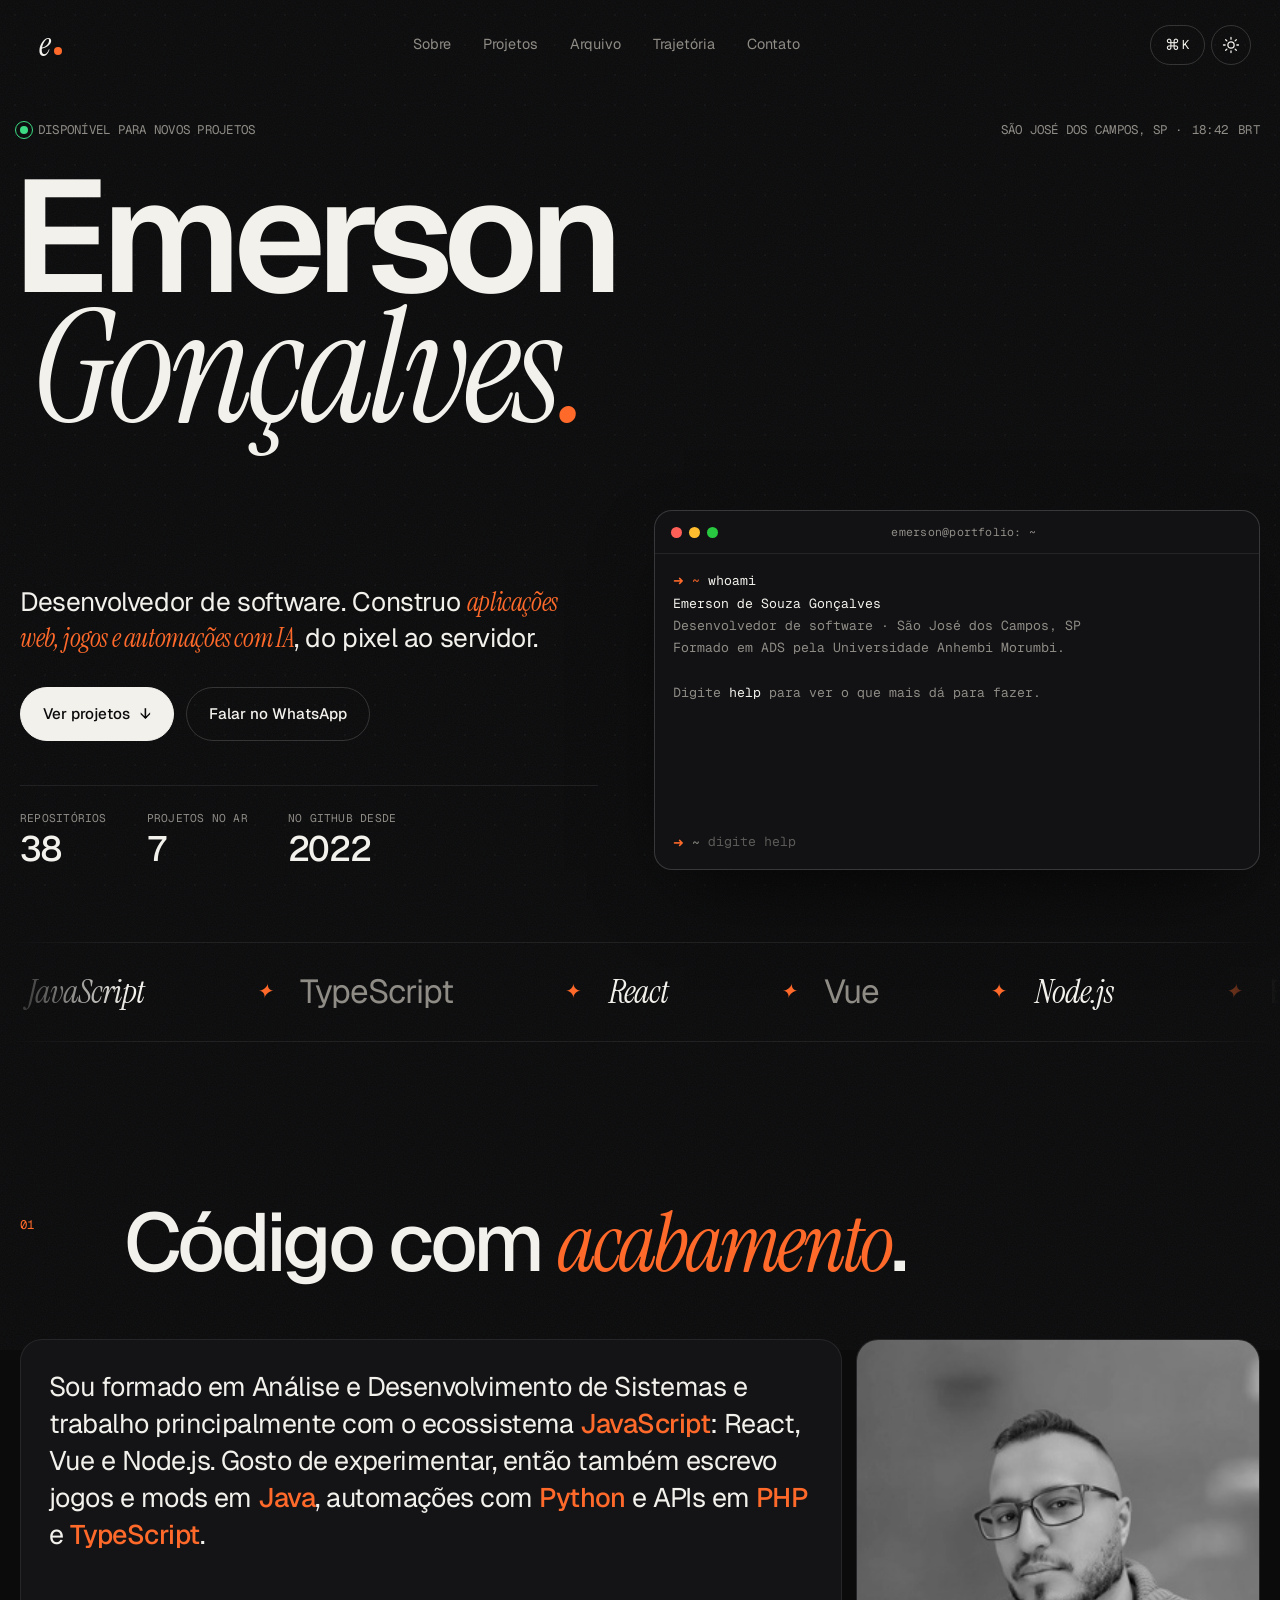
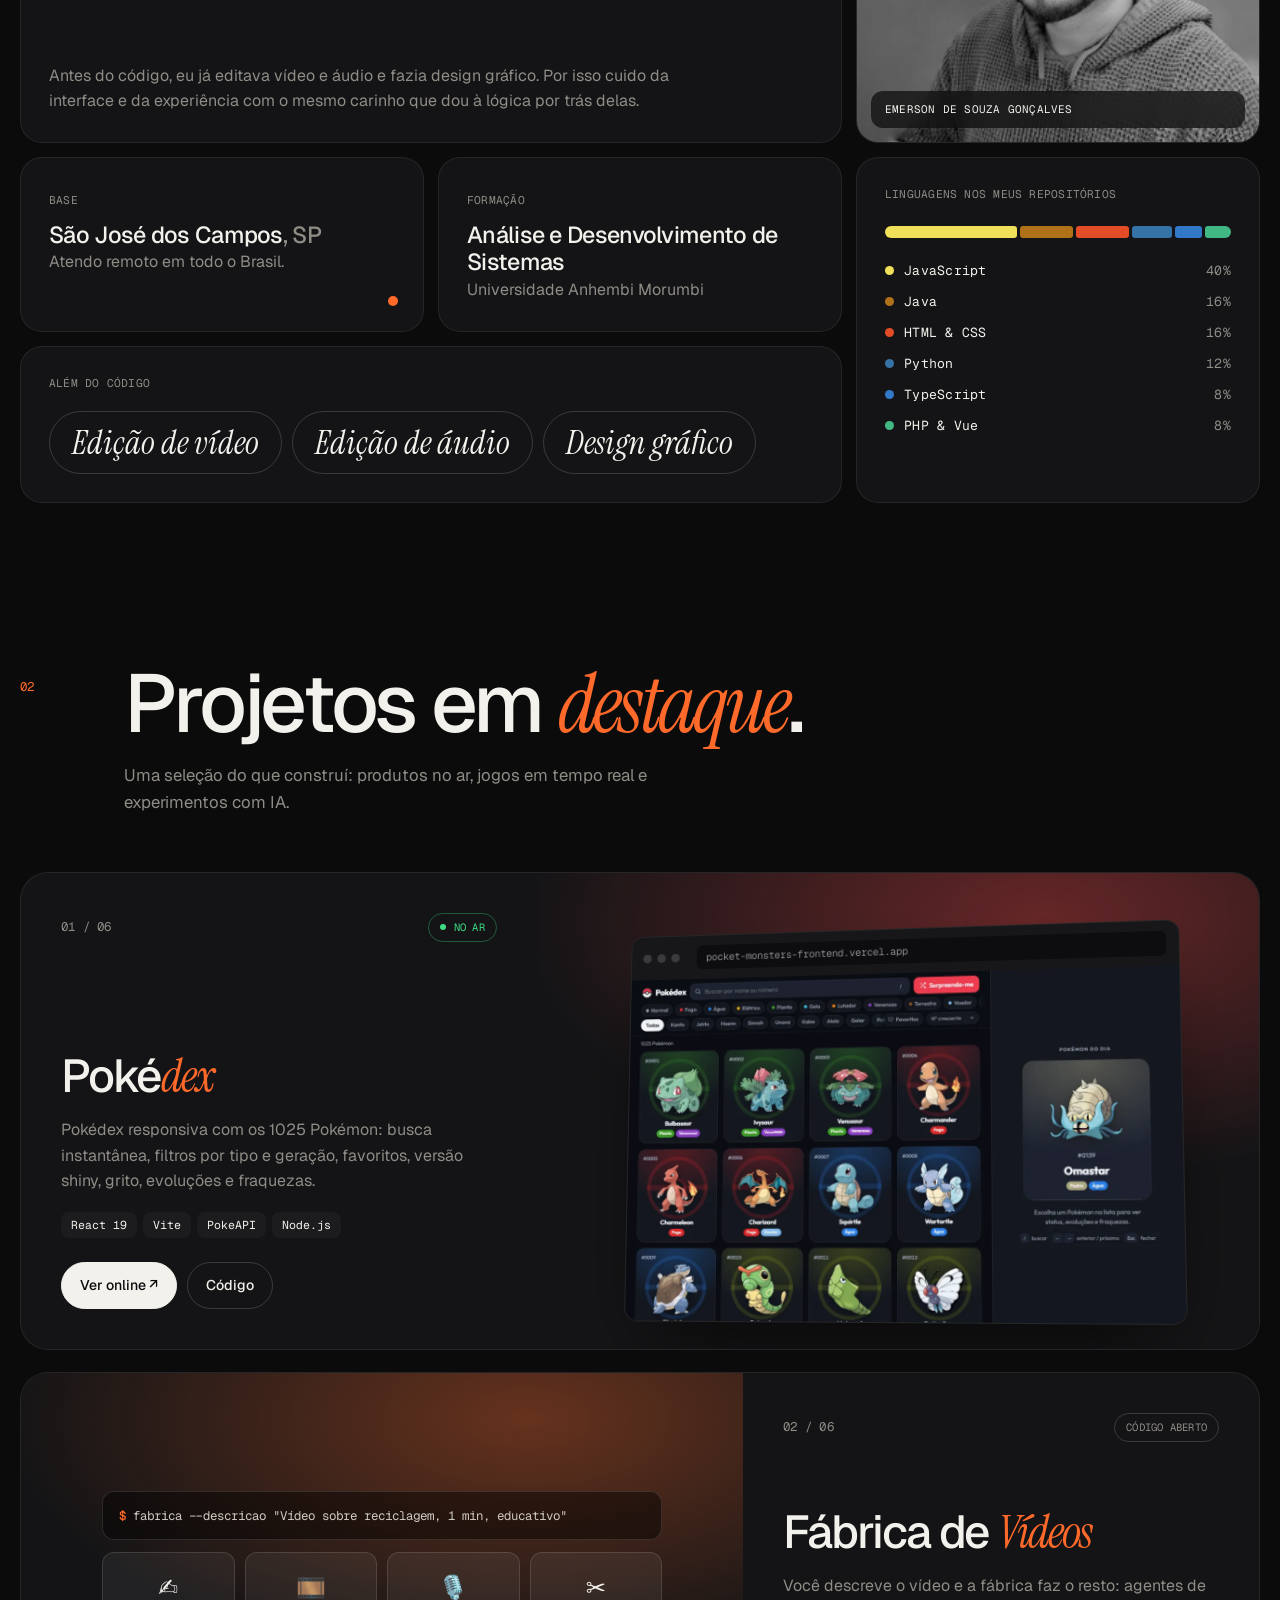
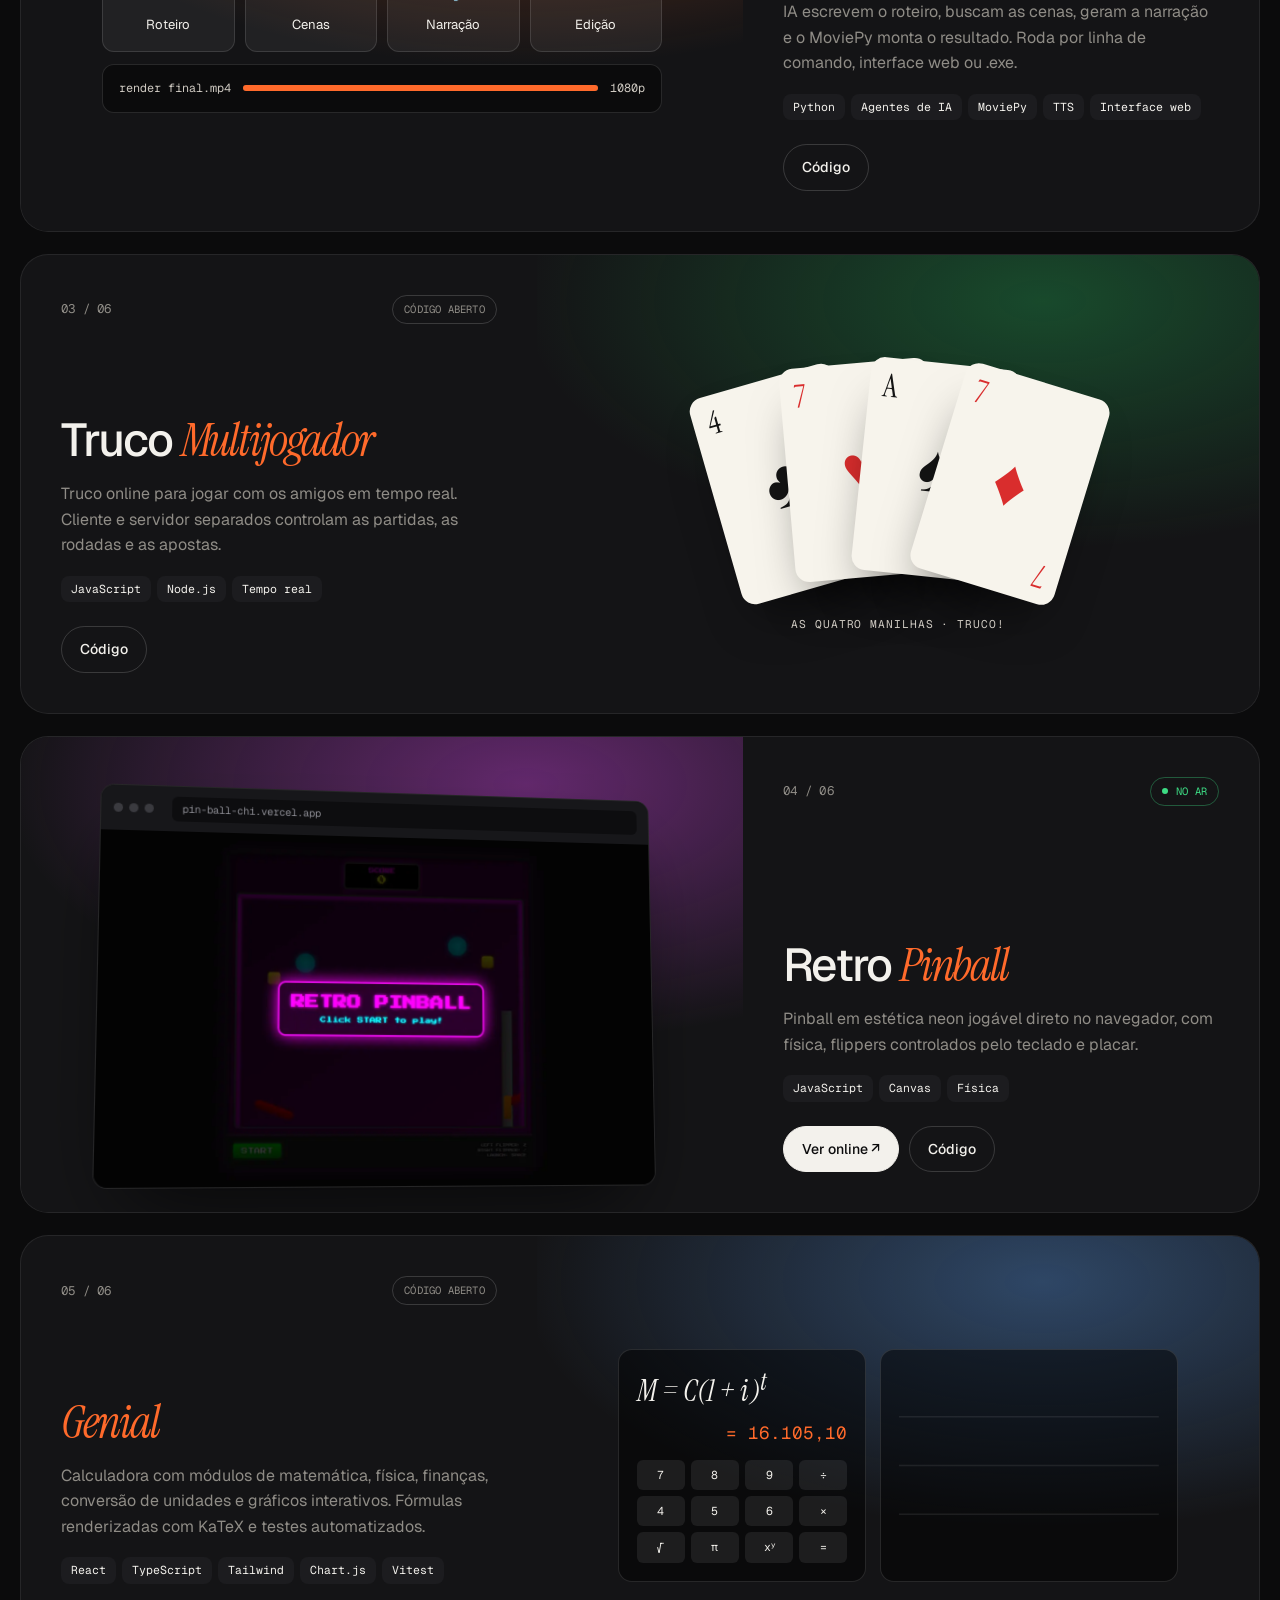
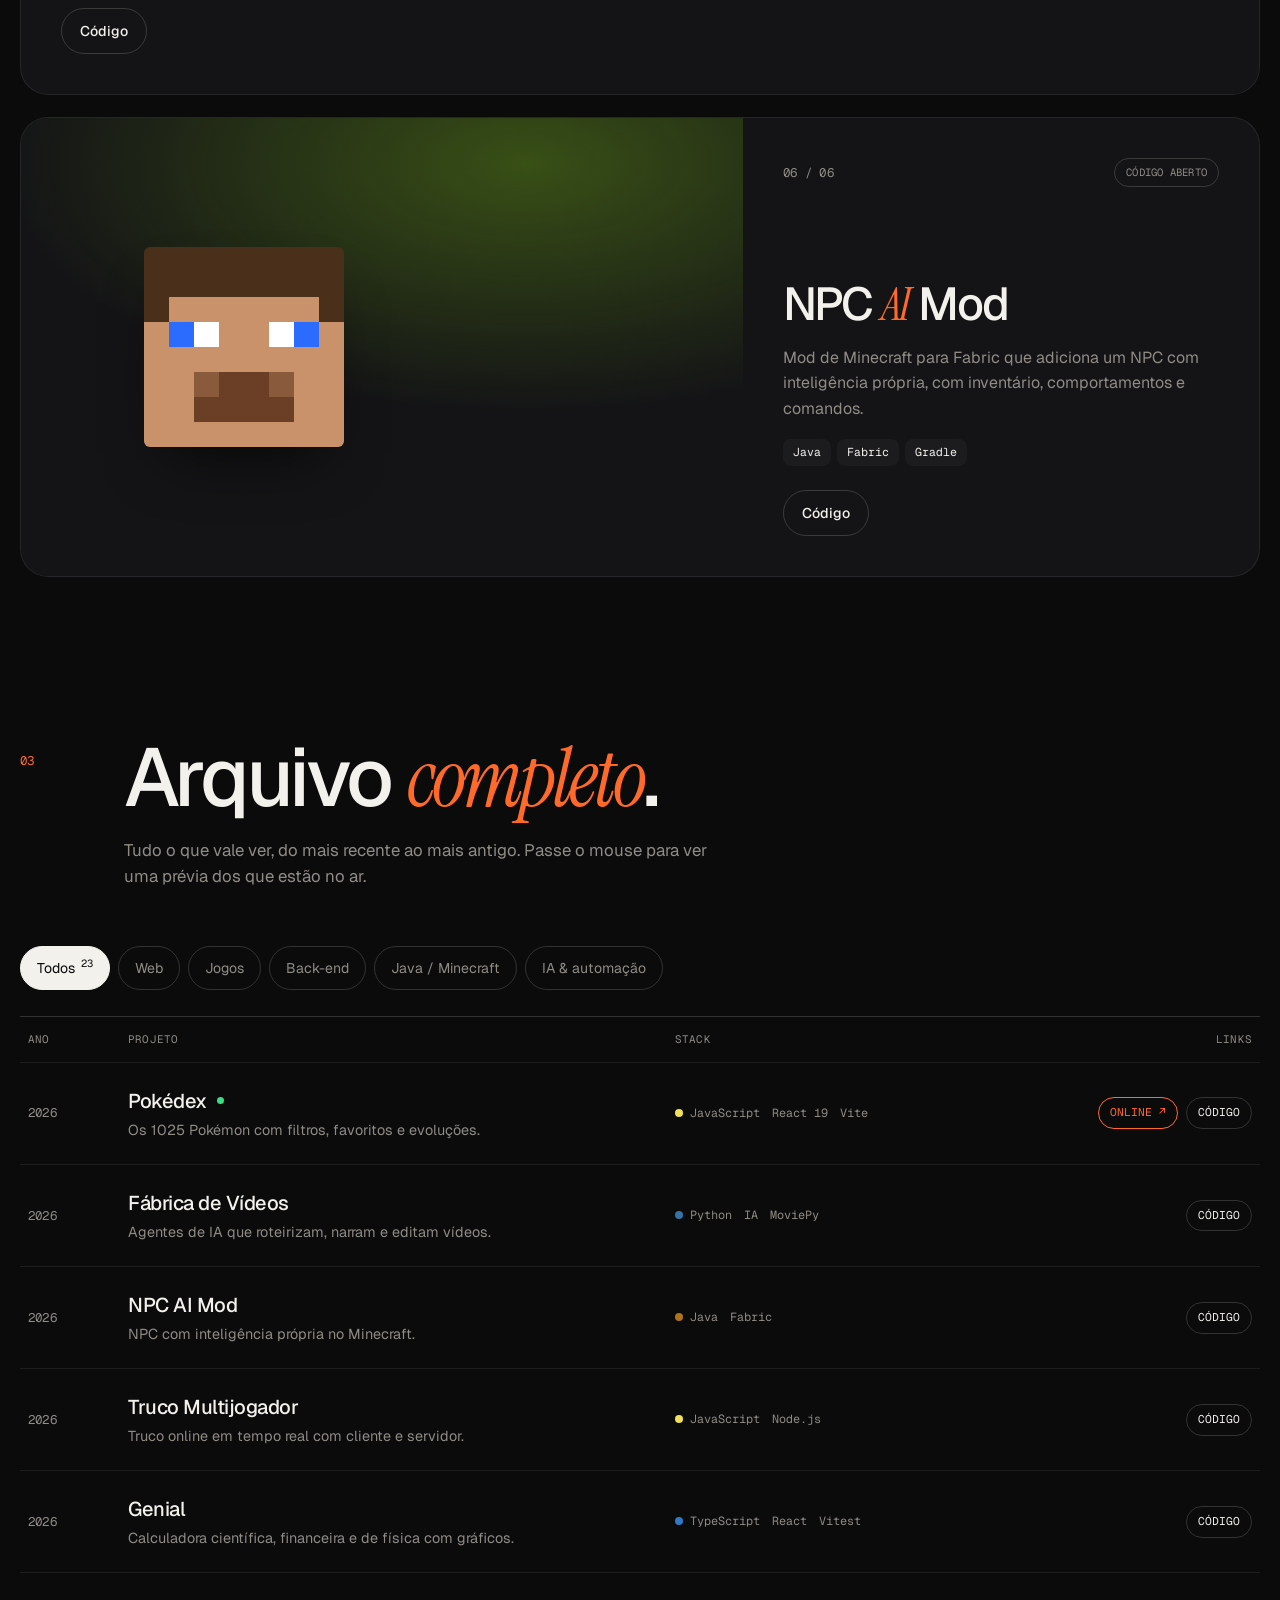
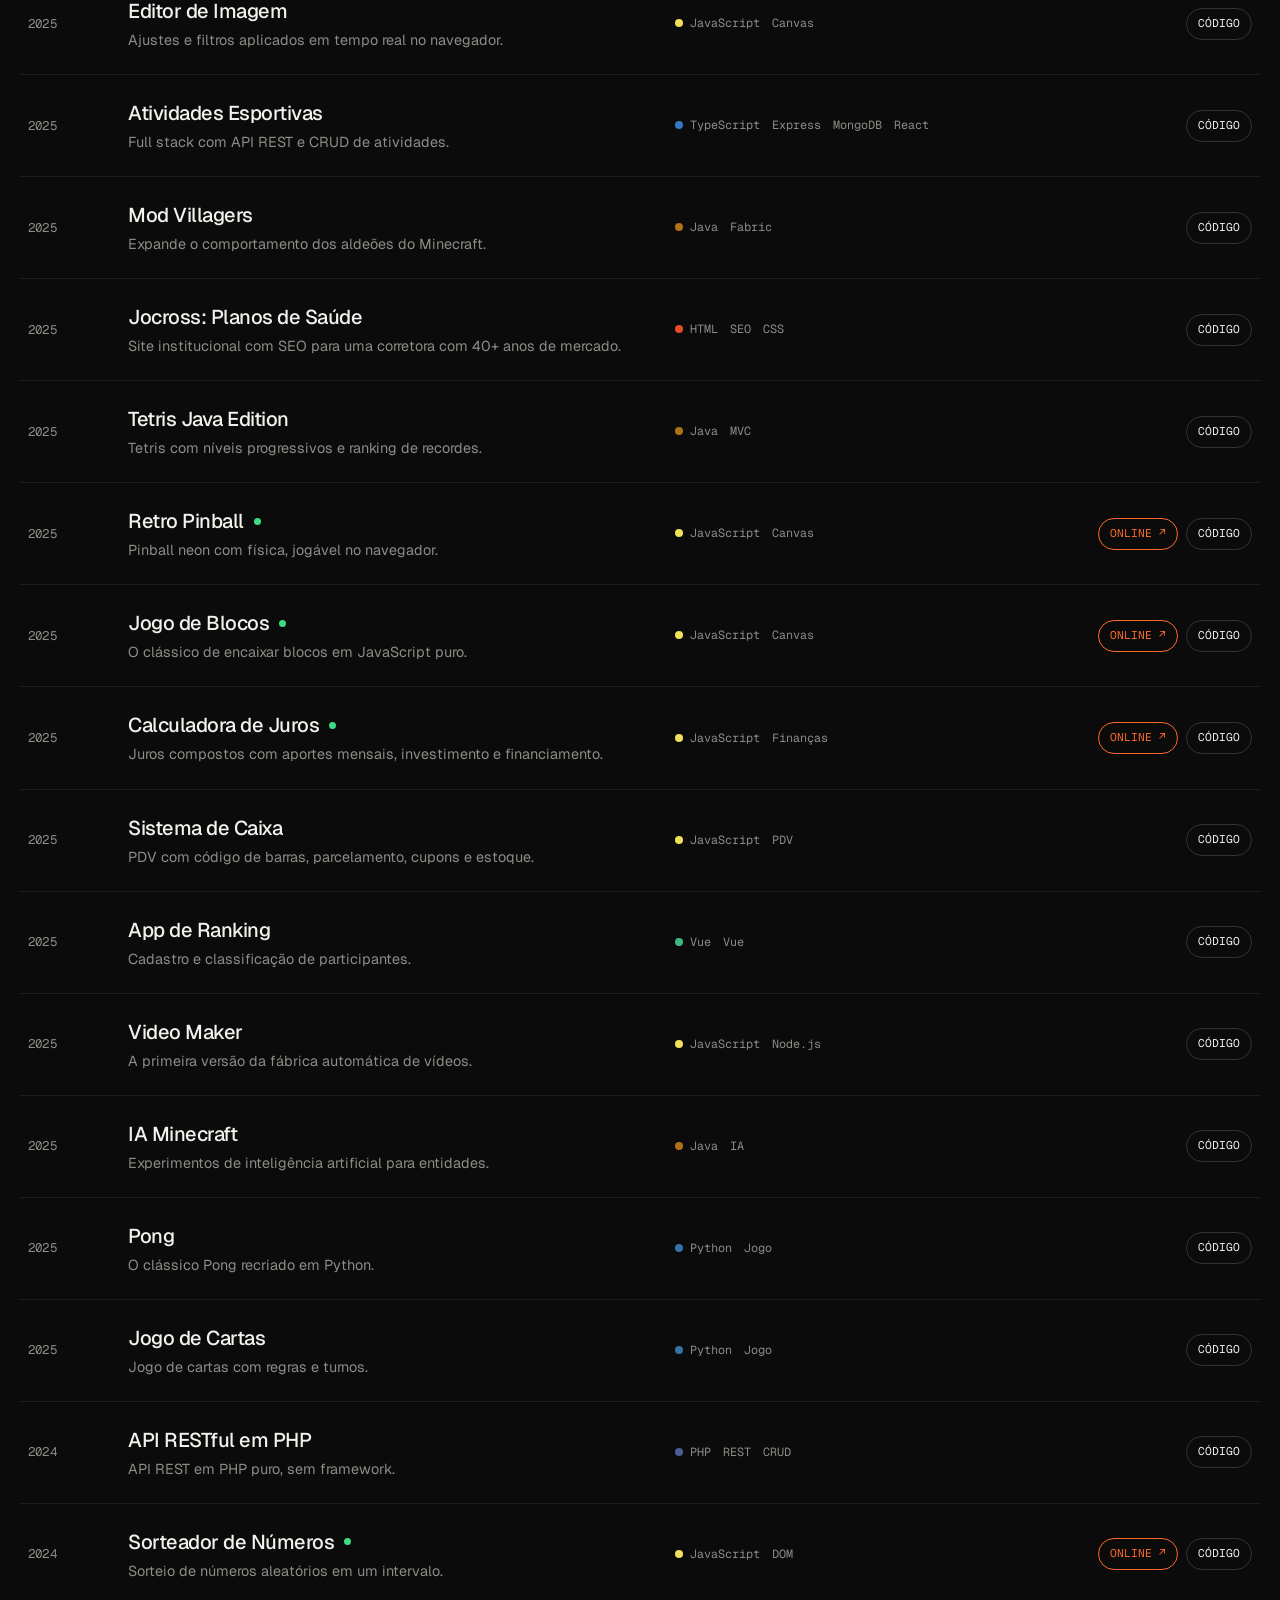
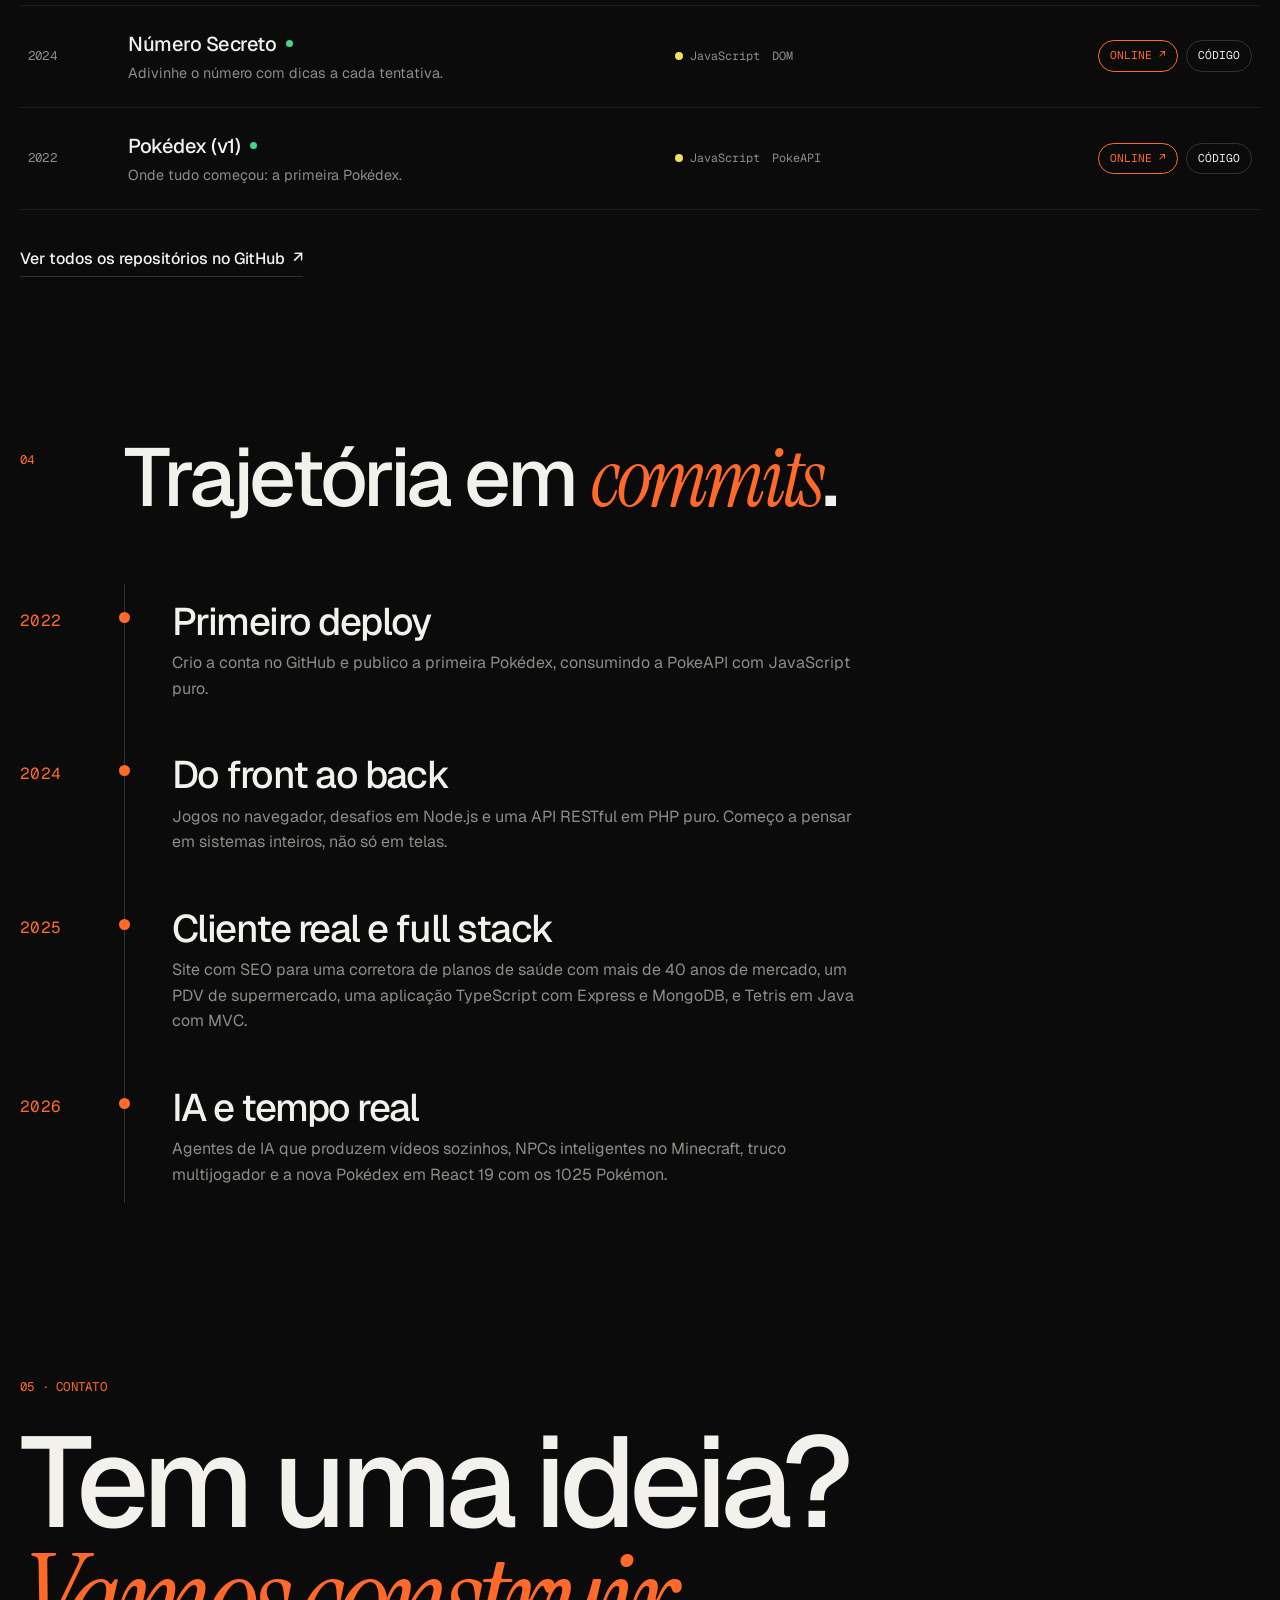
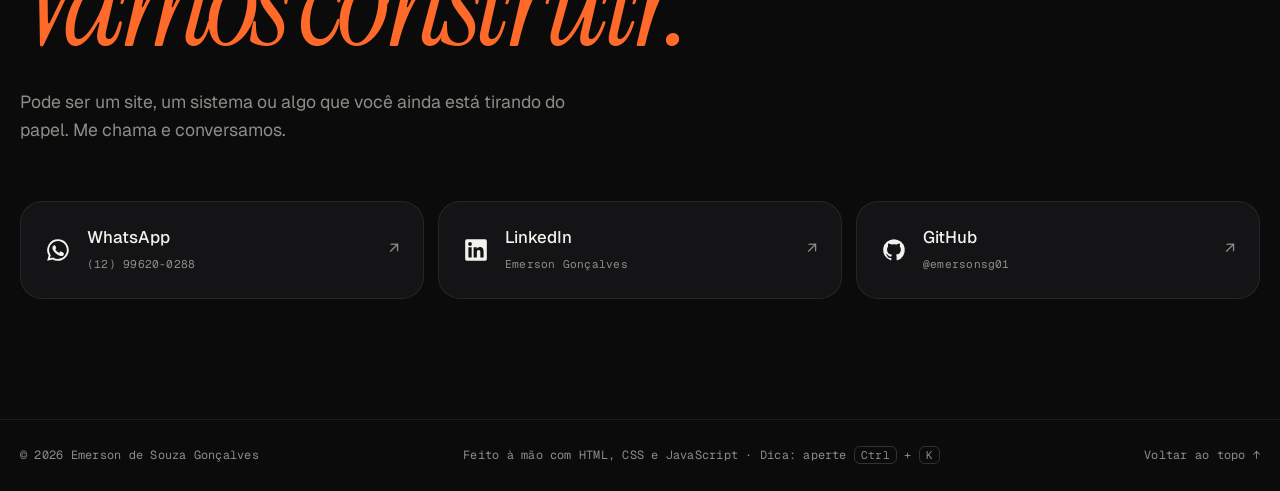
==== commit 27ec8ac0: "Redesenha o portfólio com layout editorial e recursos interativos - Hero com nome em tipografia gran" ====
--- a/index.html
+++ b/index.html
@@ -1,220 +1,299 @@
 <!DOCTYPE html>
-<html lang="pt-BR">
+<html lang="pt-BR" data-theme="dark">
 <head>
     <meta charset="UTF-8">
     <meta name="viewport" content="width=device-width, initial-scale=1.0">
-    <title>Emerson Gonçalves | Desenvolvedor de Software</title>
-    <meta name="description" content="Portfólio de Emerson de Souza Gonçalves, desenvolvedor de software em São José dos Campos – SP. Projetos web, jogos, automação com IA e mods em Java.">
-    <meta name="theme-color" content="#07080d">
-    <meta property="og:title" content="Emerson Gonçalves | Desenvolvedor de Software">
-    <meta property="og:description" content="Projetos web, jogos, automação com IA e mods em Java.">
-    <meta property="og:image" content="profile.jpg">
-    <link rel="icon" href="data:image/svg+xml,<svg xmlns='http://www.w3.org/2000/svg' viewBox='0 0 64 64'><rect width='64' height='64' rx='14' fill='%2307080d'/><text x='50%' y='54%' dominant-baseline='middle' text-anchor='middle' font-family='Arial' font-weight='700' font-size='28' fill='%237cf4c4'>EG</text></svg>">
+    <title>Emerson Gonçalves · Desenvolvedor de Software</title>
+    <meta name="description" content="Portfólio de Emerson de Souza Gonçalves, desenvolvedor de software em São José dos Campos – SP. Aplicações web, jogos, automações com IA e mods em Java.">
+    <meta name="theme-color" content="#0b0b0c">
+    <meta property="og:title" content="Emerson Gonçalves · Desenvolvedor de Software">
+    <meta property="og:description" content="Aplicações web, jogos, automações com IA e mods em Java. Do pixel ao servidor.">
+    <meta property="og:image" content="assets/shots/pokedex.webp">
+    <link rel="icon" href="data:image/svg+xml,<svg xmlns='http://www.w3.org/2000/svg' viewBox='0 0 64 64'><rect width='64' height='64' rx='16' fill='%230b0b0c'/><text x='50%' y='56%' dominant-baseline='middle' text-anchor='middle' font-family='Georgia' font-style='italic' font-size='36' fill='%23ff6a2b'>e</text></svg>">
     <link rel="preconnect" href="https://fonts.googleapis.com">
     <link rel="preconnect" href="https://fonts.gstatic.com" crossorigin>
-    <link href="https://fonts.googleapis.com/css2?family=Inter:wght@400;500;600&family=JetBrains+Mono:wght@400;500&family=Space+Grotesk:wght@500;600;700&display=swap" rel="stylesheet">
+    <link href="https://fonts.googleapis.com/css2?family=Geist:wght@300..700&family=Geist+Mono:wght@400;500&family=Instrument+Serif:ital@0;1&display=swap" rel="stylesheet">
     <link rel="stylesheet" href="./style.css">
+    <script>
+        // aplica o tema salvo antes da pintura para evitar flash
+        try { const t = localStorage.getItem('theme'); if (t) document.documentElement.dataset.theme = t; } catch (e) {}
+    </script>
 </head>
 <body>
-    <div class="glow glow-1" aria-hidden="true"></div>
-    <div class="glow glow-2" aria-hidden="true"></div>
+    <canvas id="field" class="field" aria-hidden="true"></canvas>
+    <div class="grain" aria-hidden="true"></div>
 
     <header class="nav" id="nav">
-        <div class="container nav-inner">
-            <a href="#inicio" class="logo" aria-label="Início">
-                <span class="logo-mark">EG</span>
-                <span class="logo-text">emerson<span class="accent">.dev</span></span>
-            </a>
-            <button class="nav-toggle" id="navToggle" aria-label="Abrir menu" aria-expanded="false" aria-controls="navLinks">
+        <a href="#inicio" class="logo" aria-label="Início">
+            <span class="logo-e">e</span><span class="logo-dot"></span>
+        </a>
+        <nav class="nav-links" id="navLinks">
+            <a href="#sobre">Sobre</a>
+            <a href="#projetos">Projetos</a>
+            <a href="#arquivo">Arquivo</a>
+            <a href="#trajetoria">Trajetória</a>
+            <a href="#contato">Contato</a>
+        </nav>
+        <div class="nav-actions">
+            <button class="kbd-btn" id="openPalette" aria-label="Abrir paleta de comandos">
+                <span class="kbd-icon">⌘</span><span>K</span>
+            </button>
+            <button class="icon-btn" id="themeToggle" aria-label="Alternar tema claro e escuro">
+                <svg class="i-sun" viewBox="0 0 24 24" aria-hidden="true"><circle cx="12" cy="12" r="4.2"/><path d="M12 2v2.2M12 19.8V22M4.9 4.9l1.6 1.6M17.5 17.5l1.6 1.6M2 12h2.2M19.8 12H22M4.9 19.1l1.6-1.6M17.5 6.5l1.6-1.6"/></svg>
+                <svg class="i-moon" viewBox="0 0 24 24" aria-hidden="true"><path d="M20.5 14.6A8.5 8.5 0 1 1 9.4 3.5a7 7 0 0 0 11.1 11.1Z"/></svg>
+            </button>
+            <button class="icon-btn nav-toggle" id="navToggle" aria-label="Abrir menu" aria-expanded="false" aria-controls="navLinks">
                 <span></span><span></span>
             </button>
-            <nav class="nav-links" id="navLinks">
-                <a href="#sobre">Sobre</a>
-                <a href="#stack">Stack</a>
-                <a href="#projetos">Projetos</a>
-                <a href="#contato" class="btn btn-small">Contato</a>
-            </nav>
         </div>
     </header>
 
     <main>
         <!-- HERO -->
-        <section class="hero container" id="inicio">
-            <div class="hero-text">
-                <p class="eyebrow"><span class="dot"></span> Disponível para novos projetos</p>
-                <h1>
-                    Olá, eu sou <span class="gradient-text">Emerson</span>.<br>
-                    Eu crio <span class="typed" id="typed">aplicações web</span><span class="caret" aria-hidden="true"></span>
+        <section class="hero" id="inicio">
+            <div class="wrap">
+                <div class="hero-meta mono">
+                    <span><span class="pulse"></span>Disponível para novos projetos</span>
+                    <span class="hide-sm">São José dos Campos, SP · <span id="clock">--:--</span> BRT</span>
+                </div>
+
+                <h1 class="hero-title" aria-label="Emerson Gonçalves">
+                    <span class="line"><span class="word">Emerson</span></span>
+                    <span class="line"><span class="word serif">Gonçalves<span class="accent">.</span></span></span>
                 </h1>
-                <p class="lead">
-                    Desenvolvedor de software em São José dos Campos – SP. Gosto de transformar ideias em
-                    produtos que funcionam: de sites otimizados para SEO a jogos multijogador,
-                    automações com IA e mods para Minecraft.
-                </p>
-                <div class="hero-cta">
-                    <a href="#projetos" class="btn">Ver projetos</a>
-                    <a href="https://wa.me/5512996200288/" class="btn btn-ghost" target="_blank" rel="noopener">Falar no WhatsApp</a>
-                </div>
-                <ul class="hero-stats">
-                    <li><strong data-count="32">32</strong><span>repositórios públicos</span></li>
-                    <li><strong data-count="10">10</strong><span>projetos no ar</span></li>
-                    <li><strong data-count="8">8</strong><span>linguagens</span></li>
-                </ul>
-            </div>
-
-            <div class="hero-visual">
-                <div class="avatar-wrap">
-                    <div class="avatar-ring"></div>
-                    <img src="profile.jpg" alt="Foto de Emerson de Souza Gonçalves" class="avatar" width="279" height="279">
-                    <span class="chip chip-a">⚛️ React</span>
-                    <span class="chip chip-b">☕ Java</span>
-                    <span class="chip chip-c">🐍 Python</span>
-                </div>
-                <div class="code-card" aria-hidden="true">
-                    <div class="code-head"><i></i><i></i><i></i><span>emerson.js</span></div>
-<pre><code><span class="k">const</span> <span class="v">emerson</span> = {
-  <span class="p">cidade</span>: <span class="s">'São José dos Campos'</span>,
-  <span class="p">formação</span>: <span class="s">'ADS · Anhembi Morumbi'</span>,
-  <span class="p">foco</span>: [<span class="s">'web'</span>, <span class="s">'jogos'</span>, <span class="s">'IA'</span>],
-  <span class="p">café</span>: <span class="b">true</span>,
-};</code></pre>
+
+                <div class="hero-grid">
+                    <div class="hero-copy">
+                        <p class="lead">
+                            Desenvolvedor de software. Construo
+                            <em>aplicações web, jogos e automações com IA</em>, do pixel ao servidor.
+                        </p>
+                        <div class="hero-cta">
+                            <a href="#projetos" class="btn btn-primary">Ver projetos <span aria-hidden="true">↓</span></a>
+                            <a href="https://wa.me/5512996200288/" class="btn btn-ghost" target="_blank" rel="noopener">Falar no WhatsApp</a>
+                        </div>
+                        <dl class="stats">
+                            <div><dt class="mono">repositórios</dt><dd data-count="38" id="statRepos">38</dd></div>
+                            <div><dt class="mono">projetos no ar</dt><dd data-count="7">7</dd></div>
+                            <div><dt class="mono">no GitHub desde</dt><dd>2022</dd></div>
+                        </dl>
+                    </div>
+
+                    <div class="terminal" id="terminal">
+                        <div class="term-bar">
+                            <i></i><i></i><i></i>
+                            <span class="mono">emerson@portfolio: ~</span>
+                        </div>
+                        <div class="term-body mono" id="termBody" aria-live="polite"></div>
+                        <form class="term-input mono" id="termForm" autocomplete="off">
+                            <label for="termField"><span class="prompt">➜</span> <span class="path">~</span></label>
+                            <input id="termField" type="text" spellcheck="false" placeholder="digite help" aria-label="Comando do terminal">
+                        </form>
+                    </div>
+                </div>
+            </div>
+
+            <div class="marquee" aria-hidden="true">
+                <div class="marquee-track">
+                    <span>JavaScript</span><span>TypeScript</span><span>React</span><span>Vue</span><span>Node.js</span><span>Express</span><span>Python</span><span>Java</span><span>PHP</span><span>MongoDB</span><span>SQL</span><span>Tailwind</span><span>Vite</span><span>Vitest</span><span>Fabric</span><span>MoviePy</span><span>Vercel</span>
+                    <span>JavaScript</span><span>TypeScript</span><span>React</span><span>Vue</span><span>Node.js</span><span>Express</span><span>Python</span><span>Java</span><span>PHP</span><span>MongoDB</span><span>SQL</span><span>Tailwind</span><span>Vite</span><span>Vitest</span><span>Fabric</span><span>MoviePy</span><span>Vercel</span>
                 </div>
             </div>
         </section>
 
         <!-- SOBRE -->
-        <section class="section container" id="sobre">
-            <div class="section-head reveal">
-                <span class="section-tag">01 · Sobre</span>
-                <h2>Código, criatividade e curiosidade</h2>
-            </div>
-            <div class="about-grid">
-                <div class="about-text reveal">
-                    <p>
-                        Sou formado em <strong>Análise e Desenvolvimento de Sistemas</strong> pela Universidade
-                        Anhembi Morumbi. Trabalho com o ecossistema JavaScript (React, Vue, Node.js),
-                        mas gosto de experimentar: escrevo jogos e mods em <strong>Java</strong>, automações
-                        com <strong>Python</strong> e APIs em <strong>PHP</strong> e <strong>TypeScript</strong>.
-                    </p>
-                    <p>
-                        Antes do código, eu já trabalhava com edição de vídeo, áudio e design gráfico.
-                        Por isso cuido tanto da interface e da experiência quanto da lógica por trás delas.
-                    </p>
-                </div>
-                <ul class="about-cards">
-                    <li class="card reveal">
-                        <span class="card-icon">🎓</span>
-                        <h3>Formação</h3>
-                        <p>Análise e Desenvolvimento de Sistemas: UAM, Universidade Anhembi Morumbi.</p>
+        <section class="section" id="sobre">
+            <div class="wrap">
+                <header class="section-head reveal">
+                    <span class="index mono">01</span>
+                    <h2>Código com <em>acabamento</em>.</h2>
+                </header>
+
+                <div class="bento">
+                    <article class="tile tile-bio reveal">
+                        <p class="big">
+                            Sou formado em Análise e Desenvolvimento de Sistemas e trabalho principalmente com o
+                            ecossistema <strong>JavaScript</strong>: React, Vue e Node.js. Gosto de experimentar,
+                            então também escrevo jogos e mods em <strong>Java</strong>, automações com
+                            <strong>Python</strong> e APIs em <strong>PHP</strong> e <strong>TypeScript</strong>.
+                        </p>
+                        <p>
+                            Antes do código, eu já editava vídeo e áudio e fazia design gráfico. Por isso cuido da
+                            interface e da experiência com o mesmo carinho que dou à lógica por trás delas.
+                        </p>
+                    </article>
+
+                    <figure class="tile tile-photo reveal">
+                        <img src="profile.jpg" alt="Foto de Emerson de Souza Gonçalves" width="279" height="279" loading="lazy">
+                        <figcaption class="mono">Emerson de Souza Gonçalves</figcaption>
+                    </figure>
+
+                    <article class="tile tile-place reveal">
+                        <span class="tile-label mono">Base</span>
+                        <h3>São José dos Campos<span class="muted">, SP</span></h3>
+                        <p class="muted">Atendo remoto em todo o Brasil.</p>
+                        <div class="radar" aria-hidden="true"><span></span><span></span><span></span></div>
+                    </article>
+
+                    <article class="tile tile-edu reveal">
+                        <span class="tile-label mono">Formação</span>
+                        <h3>Análise e Desenvolvimento de Sistemas</h3>
+                        <p class="muted">Universidade Anhembi Morumbi</p>
+                    </article>
+
+                    <article class="tile tile-langs reveal">
+                        <span class="tile-label mono">Linguagens nos meus repositórios</span>
+                        <div class="lang-bar" id="langBar"></div>
+                        <ul class="lang-legend mono" id="langLegend"></ul>
+                    </article>
+
+                    <article class="tile tile-extra reveal">
+                        <span class="tile-label mono">Além do código</span>
+                        <ul class="pills">
+                            <li>Edição de vídeo</li><li>Edição de áudio</li><li>Design gráfico</li>
+                        </ul>
+                    </article>
+                </div>
+            </div>
+        </section>
+
+        <!-- PROJETOS EM DESTAQUE -->
+        <section class="section" id="projetos">
+            <div class="wrap">
+                <header class="section-head reveal">
+                    <span class="index mono">02</span>
+                    <h2>Projetos em <em>destaque</em>.</h2>
+                    <p class="section-sub">Uma seleção do que construí: produtos no ar, jogos em tempo real e experimentos com IA.</p>
+                </header>
+                <div class="cases" id="featured"></div>
+            </div>
+        </section>
+
+        <!-- ARQUIVO -->
+        <section class="section" id="arquivo">
+            <div class="wrap">
+                <header class="section-head reveal">
+                    <span class="index mono">03</span>
+                    <h2>Arquivo <em>completo</em>.</h2>
+                    <p class="section-sub">Tudo o que vale ver, do mais recente ao mais antigo. Passe o mouse para ver uma prévia dos que estão no ar.</p>
+                </header>
+
+                <div class="filters reveal" role="tablist" aria-label="Filtrar projetos">
+                    <button class="filter active" data-filter="todos" role="tab" aria-selected="true">Todos <sup id="countAll"></sup></button>
+                    <button class="filter" data-filter="web" role="tab" aria-selected="false">Web</button>
+                    <button class="filter" data-filter="jogos" role="tab" aria-selected="false">Jogos</button>
+                    <button class="filter" data-filter="backend" role="tab" aria-selected="false">Back-end</button>
+                    <button class="filter" data-filter="java" role="tab" aria-selected="false">Java / Minecraft</button>
+                    <button class="filter" data-filter="ia" role="tab" aria-selected="false">IA &amp; automação</button>
+                </div>
+
+                <div class="archive reveal" role="table" aria-label="Lista de projetos">
+                    <div class="row row-head mono" role="row">
+                        <span role="columnheader">Ano</span>
+                        <span role="columnheader">Projeto</span>
+                        <span role="columnheader" class="hide-md">Stack</span>
+                        <span role="columnheader" class="t-right">Links</span>
+                    </div>
+                    <div id="projects" role="rowgroup"></div>
+                </div>
+
+                <div class="more reveal">
+                    <a href="https://github.com/emersonsg01?tab=repositories" class="link-arrow" target="_blank" rel="noopener">Ver todos os repositórios no GitHub <span aria-hidden="true">↗</span></a>
+                </div>
+            </div>
+            <div class="peek" id="peek" aria-hidden="true"><img alt=""></div>
+        </section>
+
+        <!-- TRAJETÓRIA -->
+        <section class="section" id="trajetoria">
+            <div class="wrap">
+                <header class="section-head reveal">
+                    <span class="index mono">04</span>
+                    <h2>Trajetória em <em>commits</em>.</h2>
+                </header>
+                <ol class="timeline">
+                    <li class="reveal">
+                        <span class="year mono">2022</span>
+                        <div>
+                            <h3>Primeiro deploy</h3>
+                            <p>Crio a conta no GitHub e publico a primeira Pokédex, consumindo a PokeAPI com JavaScript puro.</p>
+                        </div>
                     </li>
-                    <li class="card reveal">
-                        <span class="card-icon">📍</span>
-                        <h3>Localização</h3>
-                        <p>São José dos Campos, São Paulo. Atendo remoto em todo o Brasil.</p>
+                    <li class="reveal">
+                        <span class="year mono">2024</span>
+                        <div>
+                            <h3>Do front ao back</h3>
+                            <p>Jogos no navegador, desafios em Node.js e uma API RESTful em PHP puro. Começo a pensar em sistemas inteiros, não só em telas.</p>
+                        </div>
                     </li>
-                    <li class="card reveal">
-                        <span class="card-icon">🎬</span>
-                        <h3>Além do código</h3>
-                        <p>Edição de vídeo e áudio e design gráfico para dar acabamento aos projetos.</p>
+                    <li class="reveal">
+                        <span class="year mono">2025</span>
+                        <div>
+                            <h3>Cliente real e full stack</h3>
+                            <p>Site com SEO para uma corretora de planos de saúde com mais de 40 anos de mercado, um PDV de supermercado, uma aplicação TypeScript com Express e MongoDB, e Tetris em Java com MVC.</p>
+                        </div>
                     </li>
-                </ul>
-            </div>
-        </section>
-
-        <!-- STACK -->
-        <section class="section container" id="stack">
-            <div class="section-head reveal">
-                <span class="section-tag">02 · Stack</span>
-                <h2>Ferramentas que uso no dia a dia</h2>
-            </div>
-            <div class="stack-grid">
-                <div class="stack-group card reveal">
-                    <h3>Front-end</h3>
-                    <ul class="tags">
-                        <li>HTML</li><li>CSS</li><li>JavaScript</li><li>TypeScript</li>
-                        <li>React</li><li>Vue</li><li>Vite</li><li>Tailwind CSS</li>
-                    </ul>
-                </div>
-                <div class="stack-group card reveal">
-                    <h3>Back-end &amp; dados</h3>
-                    <ul class="tags">
-                        <li>Node.js</li><li>Express</li><li>PHP</li><li>SQL</li>
-                        <li>MongoDB</li><li>APIs REST</li>
-                    </ul>
-                </div>
-                <div class="stack-group card reveal">
-                    <h3>Jogos, IA &amp; automação</h3>
-                    <ul class="tags">
-                        <li>Java</li><li>Fabric (Minecraft)</li><li>Python</li>
-                        <li>MoviePy</li><li>APIs de IA</li><li>Canvas</li>
-                    </ul>
-                </div>
-                <div class="stack-group card reveal">
-                    <h3>Ferramentas</h3>
-                    <ul class="tags">
-                        <li>Git &amp; GitHub</li><li>Vercel</li><li>Vitest</li><li>Gradle</li>
-                        <li>Edição de vídeo</li><li>Design gráfico</li>
-                    </ul>
-                </div>
-            </div>
-        </section>
-
-        <!-- PROJETOS -->
-        <section class="section container" id="projetos">
-            <div class="section-head reveal">
-                <span class="section-tag">03 · Projetos</span>
-                <h2>Alguns projetos que construí</h2>
-                <p class="section-sub">Os destaques primeiro. Abaixo estão os demais, com filtro por categoria.</p>
-            </div>
-
-            <div class="featured" id="featured"></div>
-
-            <div class="filters reveal" role="tablist" aria-label="Filtrar projetos">
-                <button class="filter active" data-filter="todos" role="tab" aria-selected="true">Todos</button>
-                <button class="filter" data-filter="web" role="tab" aria-selected="false">Web</button>
-                <button class="filter" data-filter="jogos" role="tab" aria-selected="false">Jogos</button>
-                <button class="filter" data-filter="backend" role="tab" aria-selected="false">Back-end</button>
-                <button class="filter" data-filter="java" role="tab" aria-selected="false">Java / Minecraft</button>
-                <button class="filter" data-filter="ia" role="tab" aria-selected="false">IA &amp; automação</button>
-            </div>
-
-            <div class="projects" id="projects"></div>
-
-            <div class="more reveal">
-                <a href="https://github.com/emersonsg01?tab=repositories" class="btn btn-ghost" target="_blank" rel="noopener">Ver todos os repositórios no GitHub →</a>
+                    <li class="reveal">
+                        <span class="year mono">2026</span>
+                        <div>
+                            <h3>IA e tempo real</h3>
+                            <p>Agentes de IA que produzem vídeos sozinhos, NPCs inteligentes no Minecraft, truco multijogador e a nova Pokédex em React 19 com os 1025 Pokémon.</p>
+                        </div>
+                    </li>
+                </ol>
             </div>
         </section>
 
         <!-- CONTATO -->
-        <section class="section container" id="contato">
-            <div class="contact card reveal">
-                <div class="contact-text">
-                    <span class="section-tag">04 · Contato</span>
-                    <h2>Tem um projeto em mente?</h2>
-                    <p>Pode ser um site, um sistema ou uma ideia que você ainda está tirando do papel. Me chama e conversamos.</p>
-                </div>
-                <div class="contact-links">
+        <section class="section contact" id="contato">
+            <div class="wrap">
+                <span class="index mono reveal">05 · Contato</span>
+                <h2 class="contact-title reveal">Tem uma ideia?<br><em>Vamos construir.</em></h2>
+                <p class="contact-sub reveal">Pode ser um site, um sistema ou algo que você ainda está tirando do papel. Me chama e conversamos.</p>
+
+                <div class="contact-links reveal">
                     <a href="https://wa.me/5512996200288/" class="contact-link" target="_blank" rel="noopener">
                         <svg viewBox="0 0 24 24" aria-hidden="true"><path d="M12 2a10 10 0 0 0-8.6 15.1L2 22l5-1.3A10 10 0 1 0 12 2Zm0 18.2a8.2 8.2 0 0 1-4.2-1.1l-.3-.2-3 .8.8-2.9-.2-.3A8.2 8.2 0 1 1 12 20.2Zm4.5-6.1c-.2-.1-1.5-.7-1.7-.8-.2-.1-.4-.1-.6.1l-.8 1c-.1.2-.3.2-.5.1a6.7 6.7 0 0 1-3.3-2.9c-.3-.4.2-.4.7-1.3.1-.2 0-.3 0-.4l-.8-1.8c-.2-.5-.4-.4-.6-.4h-.5a1 1 0 0 0-.7.3 3 3 0 0 0-.9 2.2 5.2 5.2 0 0 0 1.1 2.7 11.8 11.8 0 0 0 4.5 4c1.7.7 2.3.8 3.2.6.5 0 1.5-.6 1.7-1.2.2-.6.2-1.1.2-1.2-.1-.1-.3-.2-.5-.3Z"/></svg>
-                        <span><strong>WhatsApp</strong><small>(12) 99620-0288</small></span>
+                        <span><strong>WhatsApp</strong><small class="mono">(12) 99620-0288</small></span>
+                        <span class="arrow" aria-hidden="true">↗</span>
                     </a>
                     <a href="https://www.linkedin.com/in/emerson-gon%C3%A7alves-a9ba6582/" class="contact-link" target="_blank" rel="noopener">
                         <svg viewBox="0 0 24 24" aria-hidden="true"><path d="M20.4 2H3.6A1.6 1.6 0 0 0 2 3.6v16.8A1.6 1.6 0 0 0 3.6 22h16.8a1.6 1.6 0 0 0 1.6-1.6V3.6A1.6 1.6 0 0 0 20.4 2ZM8 19H5V9.5h3V19ZM6.5 8.2a1.7 1.7 0 1 1 0-3.5 1.7 1.7 0 0 1 0 3.5ZM19 19h-3v-4.6c0-1.1 0-2.5-1.5-2.5S12.8 13 12.8 14.3V19h-3V9.5h2.9v1.3a3.2 3.2 0 0 1 2.8-1.6c3 0 3.5 2 3.5 4.5V19Z"/></svg>
-                        <span><strong>LinkedIn</strong><small>Emerson Gonçalves</small></span>
+                        <span><strong>LinkedIn</strong><small class="mono">Emerson Gonçalves</small></span>
+                        <span class="arrow" aria-hidden="true">↗</span>
                     </a>
                     <a href="https://github.com/emersonsg01" class="contact-link" target="_blank" rel="noopener">
                         <svg viewBox="0 0 24 24" aria-hidden="true"><path d="M12 2a10 10 0 0 0-3.2 19.5c.5.1.7-.2.7-.5v-1.7c-2.8.6-3.4-1.3-3.4-1.3-.4-1.2-1.1-1.5-1.1-1.5-.9-.6.1-.6.1-.6 1 .1 1.5 1 1.5 1 .9 1.6 2.4 1.1 3 .9.1-.7.4-1.1.6-1.4-2.2-.3-4.6-1.1-4.6-5a3.9 3.9 0 0 1 1-2.7 3.6 3.6 0 0 1 .1-2.7s.8-.3 2.8 1a9.5 9.5 0 0 1 5 0c1.9-1.3 2.7-1 2.7-1 .6 1.4.2 2.4.1 2.7a3.9 3.9 0 0 1 1 2.7c0 3.9-2.3 4.7-4.6 5 .4.3.7.9.7 1.9V21c0 .3.2.6.7.5A10 10 0 0 0 12 2Z"/></svg>
-                        <span><strong>GitHub</strong><small>@emersonsg01</small></span>
+                        <span><strong>GitHub</strong><small class="mono">@emersonsg01</small></span>
+                        <span class="arrow" aria-hidden="true">↗</span>
                     </a>
                 </div>
             </div>
         </section>
     </main>
 
-    <footer class="footer container">
-        <p>© <span id="year">2026</span> Emerson de Souza Gonçalves. Feito à mão com HTML, CSS e JavaScript.</p>
-        <a href="#inicio" class="to-top" aria-label="Voltar ao topo">↑</a>
+    <footer class="footer">
+        <div class="wrap footer-inner mono">
+            <span>© <span id="year">2026</span> Emerson de Souza Gonçalves</span>
+            <span class="hide-sm">Feito à mão com HTML, CSS e JavaScript · Dica: aperte <kbd>Ctrl</kbd> + <kbd>K</kbd></span>
+            <a href="#inicio" class="to-top">Voltar ao topo ↑</a>
+        </div>
     </footer>
+
+    <!-- PALETA DE COMANDOS -->
+    <div class="palette" id="palette" hidden>
+        <div class="palette-backdrop" data-close></div>
+        <div class="palette-box" role="dialog" aria-modal="true" aria-label="Paleta de comandos">
+            <div class="palette-search">
+                <svg viewBox="0 0 24 24" aria-hidden="true"><circle cx="11" cy="11" r="7"/><path d="m20 20-3.5-3.5"/></svg>
+                <input id="paletteInput" type="text" placeholder="Para onde vamos?" autocomplete="off" spellcheck="false" aria-label="Buscar comando">
+                <kbd class="mono">Esc</kbd>
+            </div>
+            <ul class="palette-list" id="paletteList" role="listbox"></ul>
+        </div>
+    </div>
+
+    <div class="toast mono" id="toast" role="status" aria-live="polite"></div>
 
     <script src="./script.js"></script>
 </body>
--- a/style.css
+++ b/style.css
@@ -1,998 +1,654 @@
+/* =========================================================
+   Tokens
+   ========================================================= */
 :root {
-    --bg: #07080d;
-    --bg-soft: #0d0f17;
-    --surface: rgba(255, 255, 255, 0.035);
-    --surface-hover: rgba(255, 255, 255, 0.06);
-    --border: rgba(255, 255, 255, 0.08);
-    --border-strong: rgba(255, 255, 255, 0.16);
-    --text: #e8eaf2;
-    --muted: #9aa0b4;
-    --accent: #7cf4c4;
-    --accent-2: #7c9bff;
-    --accent-3: #c58bff;
-    --radius: 18px;
-    --font-sans: 'Inter', system-ui, -apple-system, 'Segoe UI', sans-serif;
-    --font-display: 'Space Grotesk', var(--font-sans);
-    --font-mono: 'JetBrains Mono', ui-monospace, Consolas, monospace;
-}
-
-* {
-    margin: 0;
-    padding: 0;
-    box-sizing: border-box;
-}
-
-html {
-    scroll-behavior: smooth;
-    scroll-padding-top: 80px;
-}
+    --bg: #0b0b0c;
+    --surface: #141416;
+    --surface-2: #1c1c1f;
+    --line: rgba(255, 255, 255, 0.08);
+    --line-2: rgba(255, 255, 255, 0.16);
+    --text: #f3f1ec;
+    --muted: #8f8c86;
+    --accent: #ff6a2b;
+    --accent-ink: #0b0b0c;
+    --accent-soft: rgba(255, 106, 43, 0.14);
+    --dot: 255, 255, 255;
+    --shadow: 0 30px 80px -30px rgba(0, 0, 0, 0.8);
+
+    --sans: 'Geist', system-ui, -apple-system, 'Segoe UI', sans-serif;
+    --mono: 'Geist Mono', ui-monospace, 'SFMono-Regular', Consolas, monospace;
+    --serif: 'Instrument Serif', Georgia, serif;
+
+    --radius: 22px;
+    --wrap: 1240px;
+    --ease: cubic-bezier(0.2, 0.8, 0.2, 1);
+    color-scheme: dark;
+}
+
+:root[data-theme="light"] {
+    --bg: #f2f0e9;
+    --surface: #fbfaf6;
+    --surface-2: #e9e6dd;
+    --line: rgba(20, 20, 20, 0.09);
+    --line-2: rgba(20, 20, 20, 0.18);
+    --text: #141414;
+    --muted: #6b6861;
+    --accent: #e4521a;
+    --accent-ink: #fff;
+    --accent-soft: rgba(228, 82, 26, 0.12);
+    --dot: 20, 20, 20;
+    --shadow: 0 30px 70px -35px rgba(40, 30, 10, 0.35);
+    color-scheme: light;
+}
+
+/* =========================================================
+   Base
+   ========================================================= */
+*, *::before, *::after { box-sizing: border-box; margin: 0; padding: 0; }
+
+html { scroll-behavior: smooth; scroll-padding-top: 90px; }
 
 body {
     background: var(--bg);
     color: var(--text);
-    font-family: var(--font-sans);
+    font-family: var(--sans);
+    font-size: 16px;
     line-height: 1.6;
+    -webkit-font-smoothing: antialiased;
     overflow-x: hidden;
-    -webkit-font-smoothing: antialiased;
-}
-
-/* fine grid behind everything */
-body::before {
-    content: '';
-    position: fixed;
-    inset: 0;
-    background-image:
-        linear-gradient(rgba(255, 255, 255, 0.025) 1px, transparent 1px),
-        linear-gradient(90deg, rgba(255, 255, 255, 0.025) 1px, transparent 1px);
-    background-size: 56px 56px;
-    mask-image: radial-gradient(ellipse at top, #000 20%, transparent 75%);
-    pointer-events: none;
-    z-index: -1;
-}
-
-a {
-    color: inherit;
-    text-decoration: none;
-}
-
-img {
-    max-width: 100%;
-    display: block;
-}
-
-ul {
-    list-style: none;
-}
-
-.container {
-    width: min(1120px, 100% - 32px);
-    margin-inline: auto;
-}
-
-.accent {
-    color: var(--accent);
-}
-
-.gradient-text {
-    background: linear-gradient(90deg, var(--accent), var(--accent-2) 60%, var(--accent-3));
-    -webkit-background-clip: text;
-    background-clip: text;
-    color: transparent;
-}
-
-/* ambient glows */
-.glow {
-    position: fixed;
-    width: 520px;
-    height: 520px;
-    border-radius: 50%;
-    filter: blur(120px);
-    opacity: 0.22;
-    pointer-events: none;
-    z-index: -1;
-}
-
-.glow-1 {
-    background: var(--accent-2);
-    top: -180px;
-    right: -120px;
-}
-
-.glow-2 {
-    background: var(--accent);
-    bottom: -220px;
-    left: -180px;
-    opacity: 0.12;
-}
-
-/* buttons */
+    transition: background-color 0.4s var(--ease), color 0.4s var(--ease);
+}
+
+a { color: inherit; text-decoration: none; }
+img { display: block; max-width: 100%; }
+button { font: inherit; color: inherit; background: none; border: 0; cursor: pointer; }
+ul, ol { list-style: none; }
+em { font-family: var(--serif); font-style: italic; font-weight: 400; }
+strong { font-weight: 600; }
+kbd { font-family: var(--mono); font-size: 0.8em; padding: 1px 6px; border: 1px solid var(--line-2); border-radius: 6px; }
+
+::selection { background: var(--accent); color: var(--accent-ink); }
+
+:focus-visible { outline: 2px solid var(--accent); outline-offset: 3px; border-radius: 6px; }
+
+.mono { font-family: var(--mono); font-size: 0.78rem; letter-spacing: 0.02em; text-transform: uppercase; }
+.muted { color: var(--muted); }
+.accent { color: var(--accent); }
+.wrap { width: min(var(--wrap), 100% - 32px); margin-inline: auto; }
+
+/* fundo: campo de pontos interativo + granulado */
+.field { position: fixed; inset: 0; width: 100%; height: 100%; z-index: -2; pointer-events: none; }
+.grain {
+    position: fixed; inset: -50%; z-index: -1; pointer-events: none; opacity: 0.05;
+    background-image: url("data:image/svg+xml,<svg xmlns='http://www.w3.org/2000/svg' width='160' height='160'><filter id='n'><feTurbulence type='fractalNoise' baseFrequency='0.9' numOctaves='3' stitchTiles='stitch'/></filter><rect width='100%' height='100%' filter='url(%23n)'/></svg>");
+}
+
+/* =========================================================
+   Botões
+   ========================================================= */
 .btn {
-    display: inline-flex;
-    align-items: center;
-    gap: 8px;
-    padding: 12px 22px;
-    border-radius: 999px;
-    background: var(--accent);
-    color: #04140d;
-    font-weight: 600;
-    font-size: 0.95rem;
-    border: 1px solid transparent;
-    transition: transform 0.2s, box-shadow 0.2s, background 0.2s;
-}
-
-.btn:hover {
-    transform: translateY(-2px);
-    box-shadow: 0 10px 30px -10px var(--accent);
-}
-
-.btn-ghost {
-    background: transparent;
-    color: var(--text);
-    border-color: var(--border-strong);
-}
-
-.btn-ghost:hover {
-    background: var(--surface-hover);
-    box-shadow: none;
-}
-
-.btn-small {
-    padding: 8px 16px;
-    font-size: 0.875rem;
-}
-
-/* nav */
+    display: inline-flex; align-items: center; gap: 10px;
+    padding: 14px 22px; border-radius: 999px;
+    font-weight: 500; font-size: 0.95rem;
+    border: 1px solid var(--line-2);
+    transition: transform 0.3s var(--ease), background-color 0.3s, color 0.3s, border-color 0.3s;
+}
+.btn:hover { transform: translateY(-2px); }
+.btn-primary { background: var(--text); color: var(--bg); border-color: var(--text); }
+.btn-primary:hover { background: var(--accent); border-color: var(--accent); color: var(--accent-ink); }
+.btn-ghost:hover { border-color: var(--text); }
+
+.link-arrow {
+    display: inline-flex; gap: 8px; align-items: center;
+    font-weight: 500; border-bottom: 1px solid var(--line-2); padding-bottom: 4px;
+    transition: color 0.3s, border-color 0.3s;
+}
+.link-arrow:hover { color: var(--accent); border-color: var(--accent); }
+
+/* =========================================================
+   Navegação
+   ========================================================= */
 .nav {
-    position: sticky;
-    top: 0;
-    z-index: 50;
-    transition: background 0.3s, border-color 0.3s;
-    border-bottom: 1px solid transparent;
-}
-
+    position: fixed; top: 16px; left: 50%; transform: translateX(-50%);
+    z-index: 50; width: min(var(--wrap), 100% - 32px);
+    display: flex; align-items: center; justify-content: space-between; gap: 16px;
+    padding: 8px 8px 8px 18px;
+    border: 1px solid transparent; border-radius: 999px;
+    transition: background-color 0.4s, border-color 0.4s, backdrop-filter 0.4s;
+}
 .nav.scrolled {
-    background: rgba(7, 8, 13, 0.75);
-    backdrop-filter: blur(14px);
-    -webkit-backdrop-filter: blur(14px);
-    border-bottom-color: var(--border);
-}
-
-.nav-inner {
-    display: flex;
-    align-items: center;
-    justify-content: space-between;
-    height: 68px;
-}
-
-.logo {
-    display: flex;
-    align-items: center;
-    gap: 10px;
-    font-family: var(--font-mono);
-    font-weight: 500;
-}
-
-.logo-mark {
-    display: grid;
-    place-items: center;
-    width: 34px;
-    height: 34px;
-    border-radius: 10px;
-    background: linear-gradient(135deg, var(--accent), var(--accent-2));
-    color: #04140d;
-    font-family: var(--font-display);
-    font-weight: 700;
-    font-size: 0.85rem;
-}
-
-.nav-links {
-    display: flex;
-    align-items: center;
-    gap: 28px;
-    font-size: 0.95rem;
-}
-
-.nav-links a:not(.btn) {
-    color: var(--muted);
-    transition: color 0.2s;
-}
-
-.nav-links a:not(.btn):hover,
-.nav-links a.current {
-    color: var(--text);
-}
-
-.nav-toggle {
-    display: none;
-    background: none;
-    border: 0;
-    width: 40px;
-    height: 40px;
-    cursor: pointer;
-    position: relative;
-}
-
-.nav-toggle span {
-    position: absolute;
-    left: 10px;
-    width: 20px;
-    height: 2px;
-    background: var(--text);
-    border-radius: 2px;
-    transition: transform 0.25s, top 0.25s;
-}
-
-.nav-toggle span:first-child { top: 15px; }
-.nav-toggle span:last-child { top: 23px; }
-
-.nav-toggle[aria-expanded="true"] span:first-child { top: 19px; transform: rotate(45deg); }
-.nav-toggle[aria-expanded="true"] span:last-child { top: 19px; transform: rotate(-45deg); }
-
-/* hero */
-.hero {
-    display: grid;
-    grid-template-columns: 1.15fr 0.85fr;
-    align-items: center;
-    gap: 48px;
-    min-height: calc(100vh - 68px);
-    padding-block: 48px 80px;
-}
-
-.eyebrow {
-    display: inline-flex;
-    align-items: center;
-    gap: 10px;
-    padding: 6px 14px;
-    border: 1px solid var(--border);
-    border-radius: 999px;
-    background: var(--surface);
-    color: var(--muted);
-    font-size: 0.85rem;
-    margin-bottom: 24px;
-}
-
-.dot {
-    width: 8px;
-    height: 8px;
-    border-radius: 50%;
-    background: var(--accent);
-    box-shadow: 0 0 0 0 var(--accent);
-    animation: pulse 2s infinite;
-}
-
-@keyframes pulse {
-    0% { box-shadow: 0 0 0 0 rgba(124, 244, 196, 0.6); }
-    70% { box-shadow: 0 0 0 10px rgba(124, 244, 196, 0); }
-    100% { box-shadow: 0 0 0 0 rgba(124, 244, 196, 0); }
-}
-
-.hero h1 {
-    font-family: var(--font-display);
-    font-size: clamp(2.3rem, 5.4vw, 4rem);
-    line-height: 1.08;
-    letter-spacing: -0.02em;
-    font-weight: 700;
-    /* reserva 3 linhas para o texto digitado não empurrar o layout */
-    min-height: 3.24em;
-}
-
-.typed {
-    color: var(--accent);
-}
-
-.caret {
-    display: inline-block;
-    width: 3px;
-    height: 0.9em;
-    margin-left: 4px;
-    background: var(--accent);
-    vertical-align: -0.08em;
-    animation: blink 1s steps(1) infinite;
-}
-
-@keyframes blink {
-    50% { opacity: 0; }
-}
-
-.lead {
-    margin-top: 22px;
-    max-width: 560px;
-    color: var(--muted);
-    font-size: 1.1rem;
-}
-
-.hero-cta {
-    display: flex;
-    flex-wrap: wrap;
-    gap: 12px;
-    margin-top: 32px;
-}
-
-.hero-stats {
-    display: flex;
-    gap: 36px;
+    background: color-mix(in srgb, var(--bg) 72%, transparent);
+    border-color: var(--line);
+    backdrop-filter: blur(16px) saturate(1.4);
+    -webkit-backdrop-filter: blur(16px) saturate(1.4);
+}
+
+.logo { display: flex; align-items: flex-end; gap: 3px; }
+.logo-e { font-family: var(--serif); font-style: italic; font-size: 2.1rem; line-height: 1; }
+.logo-dot { width: 8px; height: 8px; border-radius: 50%; background: var(--accent); margin-bottom: 7px; }
+
+.nav-links { display: flex; gap: 4px; }
+.nav-links a {
+    position: relative; padding: 8px 14px; border-radius: 999px;
+    font-size: 0.9rem; color: var(--muted);
+    transition: color 0.25s, background-color 0.25s;
+}
+.nav-links a:hover, .nav-links a.current { color: var(--text); }
+.nav-links a.current { background: var(--surface-2); }
+
+.nav-actions { display: flex; gap: 6px; align-items: center; }
+.icon-btn, .kbd-btn {
+    height: 40px; min-width: 40px; border-radius: 999px;
+    display: grid; place-items: center;
+    border: 1px solid var(--line-2);
+    transition: border-color 0.25s, background-color 0.25s;
+}
+.icon-btn:hover, .kbd-btn:hover { border-color: var(--text); }
+.kbd-btn { display: flex; gap: 2px; padding: 0 14px; font-family: var(--mono); font-size: 0.8rem; }
+.kbd-icon { font-size: 0.95rem; }
+.icon-btn svg { width: 18px; height: 18px; fill: none; stroke: currentColor; stroke-width: 1.7; stroke-linecap: round; }
+.i-moon { display: none; }
+[data-theme="light"] .i-sun { display: none; }
+[data-theme="light"] .i-moon { display: block; }
+
+.nav-toggle { display: none; align-content: center; }
+.nav-toggle span { display: block; width: 16px; height: 1.5px; background: currentColor; transition: transform 0.3s var(--ease); }
+.nav-toggle span + span { margin-top: 5px; }
+.nav.menu-open .nav-toggle span:first-child { transform: translateY(3.25px) rotate(45deg); }
+.nav.menu-open .nav-toggle span:last-child { transform: translateY(-3.25px) rotate(-45deg); }
+
+/* =========================================================
+   Hero
+   ========================================================= */
+.hero { min-height: 100svh; padding-top: 120px; display: flex; flex-direction: column; justify-content: space-between; }
+
+.hero-meta { display: flex; justify-content: space-between; gap: 16px; color: var(--muted); margin-bottom: 28px; }
+.hero-meta > span { display: inline-flex; align-items: center; gap: 10px; }
+.pulse { width: 8px; height: 8px; border-radius: 50%; background: #3ddc84; position: relative; }
+.pulse::after { content: ''; position: absolute; inset: -5px; border-radius: 50%; border: 1px solid #3ddc84; animation: ping 2s var(--ease) infinite; }
+@keyframes ping { from { transform: scale(0.5); opacity: 1; } to { transform: scale(1.8); opacity: 0; } }
+
+.hero-title {
+    font-size: clamp(3.4rem, 12.4vw, 11.5rem);
+    font-weight: 600; line-height: 0.86; letter-spacing: -0.055em;
+    margin-left: -0.05em;
+}
+.hero-title .line { display: block; overflow: hidden; padding-bottom: 0.06em; }
+.hero-title .line:nth-child(2) { padding-bottom: 0.16em; margin-top: -0.1em; }
+.hero-title .word { display: inline-block; transform: translateY(105%); animation: rise 1.1s var(--ease) forwards; }
+.hero-title .line:nth-child(2) .word { animation-delay: 0.12s; }
+.hero-title .serif { font-family: var(--serif); font-style: italic; font-weight: 400; letter-spacing: -0.03em; padding-left: 0.12em; }
+@keyframes rise { to { transform: translateY(0); } }
+
+.hero-grid {
+    display: grid; grid-template-columns: 1fr 1.05fr; gap: 56px; align-items: end;
     margin-top: 48px;
-    padding-top: 28px;
-    border-top: 1px solid var(--border);
-}
-
-.hero-stats li {
-    display: flex;
-    flex-direction: column;
-}
-
-.hero-stats strong {
-    font-family: var(--font-display);
-    font-size: 2rem;
-    line-height: 1;
-}
-
-.hero-stats span {
-    margin-top: 6px;
-    color: var(--muted);
-    font-size: 0.85rem;
-}
-
-.hero-visual {
-    position: relative;
-    display: flex;
-    flex-direction: column;
-    align-items: center;
-}
-
-.avatar-wrap {
-    position: relative;
-    width: min(300px, 70vw);
-    aspect-ratio: 1;
-}
-
-.avatar-ring {
-    position: absolute;
-    inset: -10px;
-    border-radius: 50%;
-    background: conic-gradient(from 0deg, var(--accent), var(--accent-2), var(--accent-3), var(--accent));
-    animation: spin 10s linear infinite;
-    filter: blur(2px);
-}
-
-.avatar-ring::after {
-    content: '';
-    position: absolute;
-    inset: 4px;
-    border-radius: 50%;
-    background: var(--bg);
-}
-
-@keyframes spin {
-    to { transform: rotate(360deg); }
-}
-
-.avatar {
-    position: relative;
-    width: 100%;
-    height: 100%;
-    border-radius: 50%;
-    object-fit: cover;
-}
-
-.chip {
-    position: absolute;
-    padding: 7px 14px;
-    border-radius: 999px;
-    background: rgba(13, 15, 23, 0.85);
-    border: 1px solid var(--border-strong);
-    backdrop-filter: blur(8px);
-    font-size: 0.85rem;
-    font-weight: 500;
-    white-space: nowrap;
-    animation: float 6s ease-in-out infinite;
-}
-
-.chip-a { top: 6%; left: -14%; }
-.chip-b { top: 46%; right: -18%; animation-delay: -2s; }
-.chip-c { bottom: 2%; left: -4%; animation-delay: -4s; }
-
-@keyframes float {
-    50% { transform: translateY(-10px); }
-}
-
-.code-card {
-    position: relative;
-    margin-top: -30px;
-    margin-left: 40%;
-    width: min(320px, 90%);
-    border-radius: 14px;
-    background: rgba(13, 15, 23, 0.92);
-    border: 1px solid var(--border-strong);
-    box-shadow: 0 30px 60px -20px rgba(0, 0, 0, 0.8);
-    font-family: var(--font-mono);
-    font-size: 0.78rem;
+}
+.lead { font-size: clamp(1.25rem, 2.2vw, 1.65rem); line-height: 1.35; letter-spacing: -0.015em; max-width: 30ch; }
+.lead em { color: var(--accent); }
+.hero-cta { display: flex; flex-wrap: wrap; gap: 12px; margin-top: 30px; }
+
+.stats { display: flex; gap: 40px; margin-top: 44px; padding-top: 24px; border-top: 1px solid var(--line); }
+.stats dt { color: var(--muted); font-size: 0.7rem; }
+.stats dd { font-size: 2.2rem; font-weight: 500; letter-spacing: -0.04em; line-height: 1.2; font-variant-numeric: tabular-nums; }
+
+/* terminal interativo */
+.terminal {
+    background: color-mix(in srgb, var(--surface) 88%, transparent);
+    border: 1px solid var(--line-2); border-radius: 18px;
+    box-shadow: var(--shadow);
+    backdrop-filter: blur(10px);
     overflow: hidden;
-}
-
-.code-head {
-    display: flex;
-    align-items: center;
-    gap: 6px;
-    padding: 10px 14px;
-    border-bottom: 1px solid var(--border);
-    color: var(--muted);
-}
-
-.code-head i {
-    width: 10px;
-    height: 10px;
-    border-radius: 50%;
-    background: #ff5f57;
-}
-
-.code-head i:nth-child(2) { background: #febc2e; }
-.code-head i:nth-child(3) { background: #28c840; }
-
-.code-head span {
-    margin-left: 8px;
-    font-size: 0.75rem;
-}
-
-.code-card pre {
-    padding: 14px 16px;
-    line-height: 1.7;
-    overflow-x: auto;
-}
-
-.k { color: var(--accent-3); }
-.v { color: var(--accent-2); }
-.p { color: #e8eaf2; }
-.s { color: var(--accent); }
-.b { color: #febc2e; }
-
-/* sections */
-.section {
-    padding-block: 96px;
-}
-
-.section-head {
-    margin-bottom: 48px;
-}
-
-.section-tag {
-    display: inline-block;
-    font-family: var(--font-mono);
-    font-size: 0.85rem;
-    color: var(--accent);
-    margin-bottom: 12px;
-}
-
-.section h2 {
-    font-family: var(--font-display);
-    font-size: clamp(1.8rem, 3.6vw, 2.6rem);
-    line-height: 1.15;
-    letter-spacing: -0.02em;
-}
-
-.section-sub {
-    margin-top: 12px;
-    color: var(--muted);
-}
-
-.card {
-    background: var(--surface);
-    border: 1px solid var(--border);
-    border-radius: var(--radius);
-    padding: 24px;
-    transition: border-color 0.25s, background 0.25s, transform 0.25s;
-}
-
-.card:hover {
-    border-color: var(--border-strong);
-    background: var(--surface-hover);
-}
-
-.card h3 {
-    font-family: var(--font-display);
-    font-size: 1.1rem;
-    margin-bottom: 6px;
-}
-
-.card p {
-    color: var(--muted);
-    font-size: 0.95rem;
-}
-
-/* about */
-.about-grid {
-    display: grid;
-    grid-template-columns: 1.1fr 0.9fr;
-    gap: 40px;
-    align-items: start;
-}
-
-.about-text p {
-    font-size: 1.1rem;
-    color: var(--muted);
-}
-
-.about-text p + p {
-    margin-top: 18px;
-}
-
-.about-text strong {
-    color: var(--text);
-    font-weight: 600;
-}
-
-.about-cards {
-    display: grid;
-    gap: 14px;
-}
-
-.about-cards .card {
-    display: grid;
-    grid-template-columns: auto 1fr;
-    column-gap: 16px;
-}
-
-.card-icon {
-    grid-row: span 2;
-    display: grid;
-    place-items: center;
-    width: 44px;
-    height: 44px;
-    border-radius: 12px;
-    background: var(--surface-hover);
-    border: 1px solid var(--border);
-    font-size: 1.3rem;
-}
-
-/* stack */
-.stack-grid {
-    display: grid;
-    grid-template-columns: repeat(2, 1fr);
-    gap: 16px;
-}
-
-.stack-group h3 {
-    margin-bottom: 16px;
-}
-
-.tags {
-    display: flex;
-    flex-wrap: wrap;
-    gap: 8px;
-}
-
-.tags li {
-    padding: 6px 12px;
-    border-radius: 8px;
-    border: 1px solid var(--border);
-    background: rgba(255, 255, 255, 0.02);
-    font-size: 0.875rem;
-    color: var(--text);
-}
-
-/* projects */
-.featured {
-    display: grid;
-    grid-template-columns: repeat(3, 1fr);
-    gap: 20px;
-    margin-bottom: 72px;
-}
-
-.feature {
-    display: flex;
-    flex-direction: column;
-    padding: 0;
+    opacity: 0; transform: translateY(24px);
+    animation: fadeUp 1s 0.45s var(--ease) forwards;
+}
+@keyframes fadeUp { to { opacity: 1; transform: none; } }
+.term-bar { display: flex; align-items: center; gap: 7px; padding: 12px 16px; border-bottom: 1px solid var(--line); }
+.term-bar i { width: 11px; height: 11px; border-radius: 50%; background: var(--line-2); }
+.term-bar i:first-child { background: #ff5f57; } .term-bar i:nth-child(2) { background: #febc2e; } .term-bar i:nth-child(3) { background: #28c840; }
+.term-bar span { margin-left: auto; margin-right: auto; color: var(--muted); font-size: 0.72rem; text-transform: none; padding-right: 40px; }
+
+.term-body {
+    height: 270px; overflow-y: auto; padding: 16px 18px 4px;
+    font-size: 0.82rem; line-height: 1.7; text-transform: none; letter-spacing: 0;
+    scrollbar-width: thin;
+}
+.term-body p { white-space: pre-wrap; word-break: break-word; }
+.term-body .cmd::before { content: '➜ ~ '; color: var(--accent); }
+.term-body .out { color: var(--muted); }
+.term-body .hl { color: var(--text); }
+.term-body .ok { color: #3ddc84; }
+.term-body a { color: var(--accent); text-decoration: underline; text-underline-offset: 3px; }
+.term-input { display: flex; align-items: center; gap: 8px; padding: 8px 18px 16px; font-size: 0.82rem; text-transform: none; letter-spacing: 0; }
+.term-input label { white-space: nowrap; }
+.term-input .prompt { color: var(--accent); }
+.term-input .path { color: var(--muted); }
+.term-input input { flex: 1; min-width: 0; background: none; border: 0; outline: 0; color: var(--text); font: inherit; caret-color: var(--accent); }
+.term-input input::placeholder { color: var(--muted); opacity: 0.6; }
+
+/* faixa de tecnologias */
+.marquee {
+    margin-top: 72px; padding: 22px 0;
+    border-block: 1px solid var(--line);
     overflow: hidden;
-}
-
-.feature:hover {
-    transform: translateY(-4px);
-}
-
-.feature-cover {
-    position: relative;
-    height: 170px;
-    display: grid;
-    place-items: center;
-    overflow: hidden;
-    border-bottom: 1px solid var(--border);
-    background:
-        radial-gradient(circle at 30% 20%, var(--c1), transparent 60%),
-        radial-gradient(circle at 80% 90%, var(--c2), transparent 55%),
-        var(--bg-soft);
-}
-
-.feature-cover::after {
-    content: '';
-    position: absolute;
-    inset: 0;
-    background-image: radial-gradient(rgba(255, 255, 255, 0.12) 1px, transparent 1px);
-    background-size: 14px 14px;
-    mask-image: linear-gradient(to bottom, #000, transparent);
-}
-
-.feature-emoji {
-    position: relative;
-    z-index: 1;
-    font-size: 3.4rem;
-    filter: drop-shadow(0 10px 20px rgba(0, 0, 0, 0.5));
-    transition: transform 0.4s;
-}
-
-.feature:hover .feature-emoji {
-    transform: scale(1.12) rotate(-6deg);
-}
-
-.badge {
-    position: absolute;
-    top: 14px;
-    left: 14px;
-    z-index: 1;
-    display: inline-flex;
-    align-items: center;
-    gap: 6px;
-    padding: 4px 10px;
-    border-radius: 999px;
-    background: rgba(7, 8, 13, 0.7);
-    border: 1px solid var(--border-strong);
-    font-size: 0.75rem;
-    font-weight: 500;
-}
-
-.badge.live::before {
-    content: '';
-    width: 6px;
-    height: 6px;
-    border-radius: 50%;
-    background: var(--accent);
-}
-
-.feature-body {
-    display: flex;
-    flex-direction: column;
-    flex: 1;
-    padding: 22px;
-}
-
-.feature-body p {
-    flex: 1;
-}
-
-.mini-tags {
-    display: flex;
-    flex-wrap: wrap;
-    gap: 6px;
-    margin-top: 16px;
-}
-
-.mini-tags li {
-    font-family: var(--font-mono);
-    font-size: 0.72rem;
-    color: var(--muted);
-    padding: 3px 8px;
-    border-radius: 6px;
-    background: rgba(255, 255, 255, 0.04);
-}
-
-.links-row {
-    display: flex;
-    gap: 16px;
-    margin-top: 18px;
-    padding-top: 16px;
-    border-top: 1px solid var(--border);
-    font-size: 0.9rem;
-    font-weight: 500;
-}
-
-.links-row a {
-    color: var(--muted);
-    transition: color 0.2s;
-}
-
-.links-row a:hover {
-    color: var(--accent);
-}
-
-.filters {
-    display: flex;
-    flex-wrap: wrap;
-    gap: 8px;
-    margin-bottom: 24px;
-}
-
+    mask-image: linear-gradient(90deg, transparent, #000 10%, #000 90%, transparent);
+}
+.marquee-track { display: flex; width: max-content; animation: marquee 40s linear infinite; }
+.marquee span { font-size: clamp(1.4rem, 2.6vw, 2.1rem); letter-spacing: -0.03em; padding: 0 28px; color: var(--muted); white-space: nowrap; display: flex; align-items: center; gap: 56px; }
+.marquee span::after { content: '✦'; font-size: 0.6em; color: var(--accent); margin-left: 56px; margin-right: -28px; }
+.marquee span:nth-child(odd) { font-family: var(--serif); font-style: italic; color: var(--text); }
+@keyframes marquee { to { transform: translateX(-50%); } }
+
+/* =========================================================
+   Seções
+   ========================================================= */
+.section { padding: clamp(96px, 13vw, 160px) 0 0; }
+.section-head { display: grid; grid-template-columns: 80px 1fr; column-gap: 24px; margin-bottom: 56px; }
+.section-head .index { color: var(--accent); padding-top: 1.1em; }
+.section-head h2 { font-size: clamp(2.6rem, 6.4vw, 5.4rem); font-weight: 500; line-height: 0.98; letter-spacing: -0.045em; }
+.section-head h2 em { color: var(--accent); }
+.section-sub { grid-column: 2; color: var(--muted); max-width: 54ch; margin-top: 18px; font-size: 1.05rem; }
+
+/* sobre: bento */
+.bento {
+    display: grid; gap: 14px;
+    grid-template-columns: repeat(12, 1fr);
+    grid-auto-rows: minmax(150px, auto);
+}
+.tile {
+    position: relative; overflow: hidden;
+    background: var(--surface); border: 1px solid var(--line);
+    border-radius: var(--radius); padding: 28px;
+    transition: border-color 0.3s, transform 0.5s var(--ease);
+}
+.tile:hover { border-color: var(--line-2); }
+.tile h3 { font-size: 1.45rem; font-weight: 500; letter-spacing: -0.03em; line-height: 1.2; margin-top: 10px; }
+.tile-label { color: var(--muted); font-size: 0.7rem; }
+
+.tile-bio { grid-column: span 8; grid-row: span 2; display: flex; flex-direction: column; justify-content: space-between; gap: 28px; }
+.tile-bio .big { font-size: clamp(1.25rem, 2.1vw, 1.7rem); line-height: 1.38; letter-spacing: -0.02em; }
+.tile-bio .big strong { font-weight: 500; color: var(--accent); }
+.tile-bio p:last-child { color: var(--muted); max-width: 60ch; }
+
+.tile-photo { grid-column: span 4; grid-row: span 2; padding: 0; min-height: 340px; }
+.tile-photo img { width: 100%; height: 100%; object-fit: cover; filter: grayscale(1) contrast(1.05); transition: filter 0.6s, transform 0.8s var(--ease); }
+.tile-photo:hover img { filter: grayscale(0); transform: scale(1.04); }
+.tile-photo figcaption {
+    position: absolute; left: 14px; bottom: 14px; right: 14px;
+    padding: 10px 14px; border-radius: 12px; font-size: 0.68rem;
+    background: color-mix(in srgb, var(--bg) 70%, transparent); backdrop-filter: blur(10px);
+}
+
+.tile-place { grid-column: span 4; }
+.radar { position: absolute; right: -40px; bottom: -40px; width: 140px; height: 140px; }
+.radar span { position: absolute; inset: 0; border-radius: 50%; border: 1px solid var(--accent); opacity: 0; animation: radar 3.6s var(--ease) infinite; }
+.radar span:nth-child(2) { animation-delay: 1.2s; } .radar span:nth-child(3) { animation-delay: 2.4s; }
+.radar::after { content: ''; position: absolute; left: 50%; top: 50%; width: 10px; height: 10px; margin: -5px; border-radius: 50%; background: var(--accent); }
+@keyframes radar { from { transform: scale(0.1); opacity: 0.9; } to { transform: scale(1); opacity: 0; } }
+
+.tile-edu { grid-column: span 4; }
+.tile-langs { grid-column: span 4; grid-row: span 2; display: flex; flex-direction: column; }
+.lang-bar { display: flex; height: 12px; border-radius: 999px; overflow: hidden; margin: 22px 0 22px; gap: 3px; }
+.lang-bar span { height: 100%; border-radius: 3px; transform-origin: left; transform: scaleX(0); transition: transform 1.2s var(--ease); }
+.tile-langs.visible .lang-bar span { transform: scaleX(1); }
+.lang-legend { display: grid; gap: 10px; text-transform: none; font-size: 0.82rem; }
+.lang-legend li { display: flex; align-items: center; gap: 10px; }
+.lang-legend i { width: 9px; height: 9px; border-radius: 50%; flex: none; }
+.lang-legend b { margin-left: auto; font-weight: 400; color: var(--muted); }
+
+.tile-extra { grid-column: span 8; display: flex; flex-direction: column; justify-content: space-between; gap: 18px; }
+.pills { display: flex; flex-wrap: wrap; gap: 10px; }
+.pills li { font-family: var(--serif); font-style: italic; font-size: clamp(1.5rem, 2.6vw, 2.2rem); padding: 4px 22px; border: 1px solid var(--line-2); border-radius: 999px; transition: background-color 0.3s, color 0.3s; }
+.pills li:hover { background: var(--accent); color: var(--accent-ink); border-color: var(--accent); }
+
+/* =========================================================
+   Projetos em destaque (cases)
+   ========================================================= */
+.cases { display: grid; gap: 22px; }
+.case {
+    display: grid; grid-template-columns: 5fr 7fr; gap: 0;
+    background: var(--surface); border: 1px solid var(--line); border-radius: 28px;
+    overflow: hidden; min-height: 460px;
+    transition: border-color 0.4s;
+}
+.case:hover { border-color: var(--line-2); }
+.case:nth-child(even) { grid-template-columns: 7fr 5fr; }
+.case:nth-child(even) .case-info { order: 2; }
+
+.case-info { padding: 40px; display: flex; flex-direction: column; gap: 18px; }
+.case-top { display: flex; justify-content: space-between; align-items: center; color: var(--muted); }
+.badge { display: inline-flex; align-items: center; gap: 8px; padding: 5px 11px; border-radius: 999px; border: 1px solid var(--line-2); font-size: 0.66rem; }
+.badge.live { color: #3ddc84; border-color: rgba(61, 220, 132, 0.35); }
+.badge.live::before { content: ''; width: 6px; height: 6px; border-radius: 50%; background: currentColor; }
+.case h3 { font-size: clamp(2rem, 3.6vw, 3.1rem); font-weight: 500; letter-spacing: -0.045em; line-height: 1; margin-top: auto; }
+.case h3 em { color: var(--accent); }
+.case p { color: var(--muted); max-width: 46ch; }
+.tags { display: flex; flex-wrap: wrap; gap: 6px; }
+.tags li { font-family: var(--mono); font-size: 0.72rem; padding: 4px 10px; border-radius: 8px; background: var(--surface-2); }
+.case-links { display: flex; gap: 10px; flex-wrap: wrap; margin-top: 6px; }
+.case-links .btn { padding: 11px 18px; font-size: 0.88rem; }
+
+.case-visual {
+    position: relative; overflow: hidden;
+    background: radial-gradient(120% 90% at 70% 10%, var(--c1, rgba(255, 106, 43, 0.3)), transparent 60%), #141416;
+    display: grid; place-items: center; padding: 40px;
+    min-height: 320px;
+}
+
+/* moldura de navegador com screenshot */
+.browser {
+    width: 100%; max-width: 560px; border-radius: 14px; overflow: hidden;
+    background: #0d0d0f; border: 1px solid rgba(255, 255, 255, 0.1);
+    box-shadow: 0 40px 80px -30px rgba(0, 0, 0, 0.7);
+    transform: perspective(1400px) rotateX(6deg) rotateY(-8deg) translateY(12px);
+    transition: transform 0.8s var(--ease);
+}
+.case:nth-child(even) .browser { transform: perspective(1400px) rotateX(6deg) rotateY(8deg) translateY(12px); }
+.case:hover .browser { transform: perspective(1400px) rotateX(0) rotateY(0) translateY(0); }
+.browser-bar { display: flex; align-items: center; gap: 6px; padding: 10px 12px; background: #17171a; }
+.browser-bar i { width: 9px; height: 9px; border-radius: 50%; background: #3a3a3f; }
+.browser-bar span { margin-left: 12px; flex: 1; font-family: var(--mono); font-size: 0.66rem; color: #8b8b92; background: #0d0d0f; border-radius: 6px; padding: 4px 10px; white-space: nowrap; overflow: hidden; text-overflow: ellipsis; }
+.browser img { width: 100%; height: auto; aspect-ratio: 16 / 10; object-fit: cover; object-position: top; }
+
+/* capas desenhadas para projetos sem deploy */
+.art { width: 100%; max-width: 560px; color: #f3f1ec; }
+
+.art-pipeline { display: grid; gap: 12px; }
+.art-pipeline .prompt-box {
+    font-family: var(--mono); font-size: 0.78rem; padding: 14px 16px; border-radius: 12px;
+    background: rgba(0, 0, 0, 0.45); border: 1px solid rgba(255, 255, 255, 0.12); color: #cfcac2;
+}
+.art-pipeline .prompt-box b { color: var(--accent); font-weight: 500; }
+.art-pipeline .steps { display: grid; grid-template-columns: repeat(4, 1fr); gap: 10px; position: relative; }
+.art-pipeline .step {
+    position: relative; padding: 16px 12px; border-radius: 12px; text-align: center;
+    background: rgba(255, 255, 255, 0.06); border: 1px solid rgba(255, 255, 255, 0.12);
+    font-size: 0.82rem;
+}
+.art-pipeline .step span { display: block; font-size: 1.5rem; margin-bottom: 6px; }
+.art-pipeline .step::after {
+    content: ''; position: absolute; left: 0; bottom: 0; height: 2px; width: 100%;
+    background: var(--accent); transform: scaleX(0); transform-origin: left;
+    animation: fill 4s var(--ease) infinite;
+}
+.art-pipeline .step:nth-child(2)::after { animation-delay: 1s; }
+.art-pipeline .step:nth-child(3)::after { animation-delay: 2s; }
+.art-pipeline .step:nth-child(4)::after { animation-delay: 3s; }
+@keyframes fill { 0% { transform: scaleX(0); } 22%, 100% { transform: scaleX(1); } }
+.art-pipeline .render {
+    display: flex; align-items: center; gap: 12px; padding: 14px 16px; border-radius: 12px;
+    background: rgba(0, 0, 0, 0.45); border: 1px solid rgba(255, 255, 255, 0.12);
+    font-family: var(--mono); font-size: 0.74rem; color: #cfcac2;
+}
+.art-pipeline .render i { flex: 1; height: 6px; border-radius: 9px; background: rgba(255, 255, 255, 0.1); overflow: hidden; position: relative; }
+.art-pipeline .render i::after { content: ''; position: absolute; inset: 0; background: var(--accent); animation: fill 4s linear infinite; transform-origin: left; }
+
+.art-cards { position: relative; height: 300px; display: grid; place-items: center; }
+.art-cards .card {
+    position: absolute; width: 150px; height: 214px; border-radius: 14px;
+    background: #f7f4ec; color: #141414;
+    box-shadow: 0 30px 50px -20px rgba(0, 0, 0, 0.6);
+    padding: 12px 14px; display: flex; flex-direction: column; justify-content: space-between;
+    font-family: var(--serif); font-size: 2rem; line-height: 1;
+    transition: transform 0.7s var(--ease);
+}
+.art-cards .card .suit { font-size: 4.2rem; align-self: center; }
+.art-cards .card .corner-b { align-self: flex-end; transform: rotate(180deg); }
+.art-cards .card.red { color: #d92d2d; }
+.art-cards .c1 { transform: translateX(-110px) rotate(-16deg); }
+.art-cards .c2 { transform: translateX(-36px) translateY(-14px) rotate(-5deg); }
+.art-cards .c3 { transform: translateX(38px) translateY(-14px) rotate(6deg); }
+.art-cards .c4 { transform: translateX(112px) rotate(17deg); }
+.case:hover .art-cards .c1 { transform: translateX(-150px) rotate(-22deg); }
+.case:hover .art-cards .c2 { transform: translateX(-52px) translateY(-28px) rotate(-8deg); }
+.case:hover .art-cards .c3 { transform: translateX(52px) translateY(-28px) rotate(8deg); }
+.case:hover .art-cards .c4 { transform: translateX(150px) rotate(22deg); }
+.art-cards .label { position: absolute; bottom: 0; font-family: var(--mono); font-size: 0.7rem; color: #cfcac2; letter-spacing: 0.08em; text-transform: uppercase; }
+
+.art-voxel { display: flex; align-items: center; justify-content: center; gap: 26px; flex-wrap: wrap; }
+.pixel { display: grid; grid-template-columns: repeat(8, 1fr); width: 200px; aspect-ratio: 1; border-radius: 6px; overflow: hidden; box-shadow: 0 30px 60px -25px rgba(0, 0, 0, 0.7); image-rendering: pixelated; }
+.pixel i { display: block; }
+.chat { display: grid; gap: 8px; font-family: var(--mono); font-size: 0.74rem; }
+.chat p { padding: 8px 12px; border-radius: 8px; background: rgba(0, 0, 0, 0.5); color: #e9e5dc; border-left: 2px solid var(--accent); opacity: 0; animation: chatIn 6s infinite; }
+.chat p:nth-child(2) { animation-delay: 1s; } .chat p:nth-child(3) { animation-delay: 2s; } .chat p:nth-child(4) { animation-delay: 3s; }
+.chat p b { color: #7ee787; font-weight: 500; }
+@keyframes chatIn { 0% { opacity: 0; transform: translateY(6px); } 8%, 85% { opacity: 1; transform: none; } 100% { opacity: 0; } }
+
+.art-calc { display: grid; grid-template-columns: 1fr 1.2fr; gap: 14px; align-items: stretch; }
+.calc-screen, .calc-chart { border-radius: 14px; background: rgba(0, 0, 0, 0.5); border: 1px solid rgba(255, 255, 255, 0.12); padding: 18px; }
+.calc-screen { display: flex; flex-direction: column; justify-content: space-between; gap: 12px; }
+.calc-screen .formula { font-family: var(--serif); font-style: italic; font-size: 1.9rem; line-height: 1.1; }
+.calc-screen .result { font-family: var(--mono); font-size: 1.1rem; color: var(--accent); text-align: right; }
+.calc-screen .keys { display: grid; grid-template-columns: repeat(4, 1fr); gap: 6px; }
+.calc-screen .keys span { text-align: center; padding: 6px 0; border-radius: 6px; background: rgba(255, 255, 255, 0.08); font-family: var(--mono); font-size: 0.72rem; }
+.calc-chart svg { width: 100%; height: 100%; min-height: 170px; overflow: visible; }
+.calc-chart .grid-l { stroke: rgba(255, 255, 255, 0.08); }
+.calc-chart .curve { fill: none; stroke: var(--accent); stroke-width: 2.4; stroke-dasharray: 400; stroke-dashoffset: 400; animation: draw 3.6s var(--ease) infinite; }
+.calc-chart .curve-2 { fill: none; stroke: #7cb7ff; stroke-width: 1.6; stroke-dasharray: 400; stroke-dashoffset: 400; animation: draw 3.6s 0.4s var(--ease) infinite; }
+@keyframes draw { 60%, 100% { stroke-dashoffset: 0; } }
+
+/* =========================================================
+   Arquivo
+   ========================================================= */
+.filters { display: flex; flex-wrap: wrap; gap: 8px; margin-bottom: 26px; }
 .filter {
-    padding: 8px 16px;
-    border-radius: 999px;
-    border: 1px solid var(--border);
-    background: transparent;
-    color: var(--muted);
-    font: inherit;
-    font-size: 0.875rem;
-    cursor: pointer;
-    transition: all 0.2s;
-}
-
-.filter:hover {
-    color: var(--text);
-    border-color: var(--border-strong);
-}
-
-.filter.active {
-    background: var(--text);
-    border-color: var(--text);
-    color: var(--bg);
-}
-
-.projects {
-    display: grid;
-    grid-template-columns: repeat(3, 1fr);
-    gap: 14px;
-}
-
-.project {
-    display: flex;
-    flex-direction: column;
-    animation: fade-up 0.4s ease both;
-}
-
-.project-top {
-    display: flex;
-    align-items: center;
-    justify-content: space-between;
-    margin-bottom: 12px;
-}
-
-.project-icon {
-    font-size: 1.5rem;
-}
-
-.lang {
-    display: inline-flex;
-    align-items: center;
-    gap: 6px;
-    font-family: var(--font-mono);
-    font-size: 0.75rem;
-    color: var(--muted);
-}
-
-.lang::before {
-    content: '';
-    width: 9px;
-    height: 9px;
-    border-radius: 50%;
-    background: var(--lang-color, var(--muted));
-}
-
-.project p {
-    flex: 1;
-}
-
-.project .links-row {
-    margin-top: 14px;
-    padding-top: 12px;
-}
-
-@keyframes fade-up {
-    from { opacity: 0; transform: translateY(12px); }
-    to { opacity: 1; transform: none; }
-}
-
-.more {
-    display: flex;
-    justify-content: center;
-    margin-top: 40px;
-}
-
-/* contact */
-.contact {
-    display: grid;
-    grid-template-columns: 1fr 1fr;
-    gap: 40px;
-    align-items: center;
-    padding: 48px;
-    background:
-        radial-gradient(circle at 0% 0%, rgba(124, 244, 196, 0.12), transparent 50%),
-        radial-gradient(circle at 100% 100%, rgba(124, 155, 255, 0.14), transparent 50%),
-        var(--surface);
-}
-
-.contact-text p {
-    margin-top: 14px;
-    font-size: 1.05rem;
-}
-
-.contact-links {
-    display: grid;
-    gap: 12px;
-}
-
+    padding: 9px 16px; border-radius: 999px; font-size: 0.88rem;
+    border: 1px solid var(--line-2); color: var(--muted);
+    transition: color 0.25s, background-color 0.25s, border-color 0.25s;
+}
+.filter:hover { color: var(--text); border-color: var(--text); }
+.filter.active { background: var(--text); color: var(--bg); border-color: var(--text); }
+.filter sup { font-family: var(--mono); font-size: 0.65rem; margin-left: 2px; }
+
+.archive { border-top: 1px solid var(--line-2); }
+.row {
+    display: grid; grid-template-columns: 76px minmax(0, 1.4fr) minmax(0, 1fr) 180px;
+    gap: 24px; align-items: center;
+    padding: 22px 8px; border-bottom: 1px solid var(--line);
+}
+.row-head { color: var(--muted); padding-block: 14px; font-size: 0.68rem; }
+.t-right { text-align: right; }
+
+.project { position: relative; transition: background-color 0.3s; animation: rowIn 0.5s var(--ease) both; }
+@keyframes rowIn { from { opacity: 0; transform: translateY(10px); } }
+.project::before { content: ''; position: absolute; inset: 0; background: var(--surface); opacity: 0; transition: opacity 0.3s; z-index: -1; border-radius: 12px; }
+.project:hover::before { opacity: 1; }
+.project .year { color: var(--muted); }
+.project h3 { font-size: 1.25rem; font-weight: 500; letter-spacing: -0.025em; display: flex; align-items: center; gap: 10px; transition: transform 0.4s var(--ease), color 0.3s; }
+.project:hover h3 { transform: translateX(6px); color: var(--accent); }
+.project h3 .live-dot { width: 7px; height: 7px; border-radius: 50%; background: #3ddc84; flex: none; }
+.project p { color: var(--muted); font-size: 0.9rem; margin-top: 2px; }
+.stack-list { display: flex; flex-wrap: wrap; gap: 6px 12px; font-family: var(--mono); font-size: 0.74rem; color: var(--muted); }
+.stack-list .lang::before { content: ''; display: inline-block; width: 8px; height: 8px; border-radius: 50%; background: var(--lang-color); margin-right: 7px; }
+.row-links { display: flex; justify-content: flex-end; gap: 8px; white-space: nowrap; }
+.row-links a {
+    font-family: var(--mono); font-size: 0.7rem; text-transform: uppercase;
+    padding: 6px 11px; border-radius: 999px; border: 1px solid var(--line-2);
+    transition: background-color 0.25s, color 0.25s, border-color 0.25s;
+}
+.row-links a:hover { background: var(--text); color: var(--bg); border-color: var(--text); }
+.row-links a.demo { border-color: var(--accent); color: var(--accent); }
+.row-links a.demo:hover { background: var(--accent); color: var(--accent-ink); }
+
+.more { margin-top: 36px; }
+
+.peek {
+    position: fixed; left: 0; top: 0; z-index: 40; width: 340px; pointer-events: none;
+    border-radius: 14px; overflow: hidden; border: 1px solid var(--line-2);
+    box-shadow: var(--shadow);
+    opacity: 0; transform: translate(-50%, -50%) scale(0.85);
+    transition: opacity 0.25s, transform 0.35s var(--ease);
+}
+.peek.show { opacity: 1; }
+.peek img { width: 100%; aspect-ratio: 16 / 10; object-fit: cover; object-position: top; }
+
+/* =========================================================
+   Trajetória
+   ========================================================= */
+.timeline { position: relative; display: grid; gap: 0; }
+.timeline::before { content: ''; position: absolute; left: 104px; top: 10px; bottom: 10px; width: 1px; background: var(--line-2); }
+.timeline li { display: grid; grid-template-columns: 104px 1fr; gap: 48px; padding: 26px 0; position: relative; }
+.timeline li::before {
+    content: ''; position: absolute; left: 99px; top: 38px; width: 11px; height: 11px; border-radius: 50%;
+    background: var(--bg); border: 2px solid var(--accent);
+    transition: background-color 0.4s;
+}
+.timeline li.visible::before { background: var(--accent); }
+.timeline .year { font-size: 1rem; color: var(--accent); padding-top: 8px; }
+.timeline h3 { font-size: clamp(1.6rem, 3vw, 2.4rem); font-weight: 500; letter-spacing: -0.04em; line-height: 1.1; }
+.timeline p { color: var(--muted); margin-top: 8px; max-width: 62ch; }
+
+/* =========================================================
+   Contato
+   ========================================================= */
+.contact { padding-bottom: 120px; }
+.contact .index { color: var(--accent); }
+.contact-title { font-size: clamp(3rem, 10vw, 9rem); font-weight: 500; letter-spacing: -0.055em; line-height: 0.92; margin: 24px 0 28px; }
+.contact-title em { color: var(--accent); }
+.contact-sub { color: var(--muted); font-size: 1.1rem; max-width: 48ch; }
+.contact-links { display: grid; grid-template-columns: repeat(3, 1fr); gap: 14px; margin-top: 56px; }
 .contact-link {
-    display: flex;
-    align-items: center;
-    gap: 16px;
-    padding: 16px 20px;
-    border-radius: 14px;
-    border: 1px solid var(--border);
-    background: rgba(7, 8, 13, 0.5);
-    transition: border-color 0.2s, transform 0.2s;
-}
-
-.contact-link:hover {
-    border-color: var(--accent);
-    transform: translateX(4px);
-}
-
-.contact-link svg {
-    width: 26px;
-    height: 26px;
-    fill: var(--accent);
-    flex-shrink: 0;
-}
-
-.contact-link span {
-    display: flex;
-    flex-direction: column;
-    line-height: 1.3;
-}
-
-.contact-link small {
-    color: var(--muted);
-    font-size: 0.85rem;
-}
-
-/* footer */
-.footer {
-    display: flex;
-    align-items: center;
-    justify-content: space-between;
-    gap: 16px;
-    padding-block: 32px;
-    border-top: 1px solid var(--border);
-    color: var(--muted);
-    font-size: 0.875rem;
-}
-
-.to-top {
-    display: grid;
-    place-items: center;
-    width: 40px;
-    height: 40px;
-    border-radius: 50%;
-    border: 1px solid var(--border-strong);
-    transition: border-color 0.2s, color 0.2s;
-}
-
-.to-top:hover {
-    border-color: var(--accent);
-    color: var(--accent);
-}
-
-/* scroll reveal */
-.reveal {
-    opacity: 0;
-    transform: translateY(24px);
-    transition: opacity 0.7s ease, transform 0.7s ease;
-}
-
-.reveal.visible {
-    opacity: 1;
-    transform: none;
-}
-
-
-/* responsive */
+    display: flex; align-items: center; gap: 16px; padding: 22px 24px;
+    border-radius: var(--radius); background: var(--surface); border: 1px solid var(--line);
+    transition: border-color 0.3s, transform 0.4s var(--ease), background-color 0.3s;
+}
+.contact-link:hover { border-color: var(--accent); transform: translateY(-4px); }
+.contact-link svg { width: 26px; height: 26px; fill: currentColor; flex: none; }
+.contact-link strong { display: block; font-weight: 500; font-size: 1.05rem; }
+.contact-link small { color: var(--muted); font-size: 0.7rem; text-transform: none; }
+.contact-link .arrow { margin-left: auto; color: var(--muted); transition: transform 0.3s var(--ease), color 0.3s; }
+.contact-link:hover .arrow { transform: translate(3px, -3px); color: var(--accent); }
+
+.footer { border-top: 1px solid var(--line); padding: 26px 0; }
+.footer-inner { display: flex; justify-content: space-between; gap: 16px; color: var(--muted); text-transform: none; font-size: 0.74rem; }
+.footer kbd { font-size: 0.7rem; }
+.to-top:hover { color: var(--accent); }
+
+/* =========================================================
+   Paleta de comandos e toast
+   ========================================================= */
+.palette { position: fixed; inset: 0; z-index: 100; display: grid; place-items: start center; padding: 14vh 16px 16px; }
+.palette[hidden] { display: none; }
+.palette-backdrop { position: absolute; inset: 0; background: rgba(0, 0, 0, 0.45); backdrop-filter: blur(6px); animation: fade 0.2s; }
+.palette-box {
+    position: relative; width: min(600px, 100%);
+    background: var(--surface); border: 1px solid var(--line-2); border-radius: 18px;
+    box-shadow: 0 40px 100px -20px rgba(0, 0, 0, 0.6);
+    overflow: hidden; animation: pop 0.25s var(--ease);
+}
+@keyframes fade { from { opacity: 0; } }
+@keyframes pop { from { opacity: 0; transform: translateY(-8px) scale(0.98); } }
+.palette-search { display: flex; align-items: center; gap: 12px; padding: 16px 18px; border-bottom: 1px solid var(--line); }
+.palette-search svg { width: 18px; height: 18px; fill: none; stroke: var(--muted); stroke-width: 2; stroke-linecap: round; }
+.palette-search input { flex: 1; background: none; border: 0; outline: 0; font: inherit; font-size: 1.05rem; color: var(--text); }
+.palette-search kbd { font-size: 0.66rem; color: var(--muted); }
+.palette-list { max-height: 360px; overflow-y: auto; padding: 8px; }
+.palette-group { font-family: var(--mono); font-size: 0.66rem; text-transform: uppercase; color: var(--muted); padding: 10px 12px 6px; letter-spacing: 0.04em; }
+.palette-item { display: flex; align-items: center; gap: 12px; padding: 11px 12px; border-radius: 10px; cursor: pointer; }
+.palette-item .ico { width: 28px; height: 28px; display: grid; place-items: center; border-radius: 8px; background: var(--surface-2); font-size: 0.85rem; flex: none; }
+.palette-item small { margin-left: auto; color: var(--muted); font-family: var(--mono); font-size: 0.68rem; }
+.palette-item.active { background: var(--surface-2); }
+.palette-item.active .ico { background: var(--accent); color: var(--accent-ink); }
+.palette-empty { padding: 26px; text-align: center; color: var(--muted); }
+
+.toast {
+    position: fixed; left: 50%; bottom: 24px; z-index: 120;
+    transform: translate(-50%, 20px); opacity: 0;
+    padding: 12px 18px; border-radius: 999px; text-transform: none;
+    background: var(--text); color: var(--bg);
+    transition: opacity 0.3s, transform 0.4s var(--ease); pointer-events: none;
+}
+.toast.show { opacity: 1; transform: translate(-50%, 0); }
+
+/* =========================================================
+   Revelar ao rolar
+   ========================================================= */
+.reveal { opacity: 0; transform: translateY(28px); transition: opacity 0.9s var(--ease), transform 0.9s var(--ease); }
+.reveal.visible { opacity: 1; transform: none; }
+
+/* =========================================================
+   Responsivo
+   ========================================================= */
 @media (max-width: 960px) {
-    .hero {
-        grid-template-columns: 1fr;
-        min-height: auto;
-        padding-top: 40px;
-        text-align: left;
+    .hero-grid { grid-template-columns: 1fr; gap: 40px; }
+    .bento { grid-template-columns: repeat(6, 1fr); }
+    .tile-bio { grid-column: span 6; grid-row: auto; }
+    .tile-photo { grid-column: span 3; grid-row: span 2; min-height: 300px; }
+    .tile-place, .tile-edu { grid-column: span 3; }
+    .tile-langs { grid-column: span 3; grid-row: auto; }
+    .tile-extra { grid-column: span 3; }
+    .case, .case:nth-child(even) { grid-template-columns: 1fr; }
+    .case:nth-child(even) .case-info { order: 0; }
+    .case-info { padding: 32px; }
+    .case h3 { margin-top: 12px; }
+    .row { grid-template-columns: 56px minmax(0, 1fr) 140px; }
+    .hide-md { display: none; }
+    .contact-links { grid-template-columns: 1fr; }
+}
+
+@media (max-width: 720px) {
+    .nav { padding-left: 16px; }
+    .nav-toggle { display: grid; }
+    .kbd-btn { display: none; }
+    .nav-links {
+        position: absolute; top: calc(100% + 8px); left: 0; right: 0;
+        flex-direction: column; padding: 10px;
+        background: var(--surface); border: 1px solid var(--line-2); border-radius: 20px;
+        box-shadow: var(--shadow);
+        opacity: 0; transform: translateY(-8px); pointer-events: none;
+        transition: opacity 0.25s, transform 0.3s var(--ease);
     }
-
-    .hero-visual {
-        order: -1;
-    }
-
-    .code-card {
-        display: none;
-    }
-
-    .avatar-wrap {
-        width: min(220px, 60vw);
-    }
-
-    .about-grid,
-    .contact {
-        grid-template-columns: 1fr;
-    }
-
-    .featured,
-    .projects {
-        grid-template-columns: repeat(2, 1fr);
-    }
-}
-
-@media (max-width: 720px) {
-    .nav-toggle {
-        display: block;
-    }
-
-    .nav-links {
-        position: absolute;
-        top: 68px;
-        left: 0;
-        right: 0;
-        flex-direction: column;
-        align-items: stretch;
-        gap: 4px;
-        padding: 12px 16px 20px;
-        background: rgba(7, 8, 13, 0.97);
-        border-bottom: 1px solid var(--border);
-        transform: translateY(-8px);
-        opacity: 0;
-        visibility: hidden;
-        transition: all 0.25s;
-    }
-
-    .nav-links.open {
-        transform: none;
-        opacity: 1;
-        visibility: visible;
-    }
-
-    .nav-links a:not(.btn) {
-        padding: 12px 4px;
-    }
-
-    .nav-links .btn {
-        justify-content: center;
-        margin-top: 8px;
-    }
-
-    .nav.menu-open {
-        background: rgba(7, 8, 13, 0.97);
-    }
-
-    .section {
-        padding-block: 72px;
-    }
-
-    .stack-grid,
-    .featured,
-    .projects {
-        grid-template-columns: 1fr;
-    }
-
-    .hero-stats {
-        gap: 24px;
-    }
-
-    .hero-stats strong {
-        font-size: 1.6rem;
-    }
-
-    .contact {
-        padding: 28px 20px;
-    }
-
-    .chip-a { left: -10%; }
-    .chip-b { right: -14%; }
+    .nav-links.open { opacity: 1; transform: none; pointer-events: auto; }
+    .nav-links a { padding: 14px 16px; font-size: 1.05rem; }
+    .nav.menu-open { background: color-mix(in srgb, var(--bg) 85%, transparent); border-color: var(--line); backdrop-filter: blur(16px); }
+
+    .hide-sm { display: none !important; }
+    .hero { padding-top: 104px; }
+    .stats { gap: 24px; justify-content: space-between; }
+    .stats dd { font-size: 1.7rem; }
+    .term-body { height: 220px; }
+
+    .section-head { grid-template-columns: 1fr; }
+    .section-head .index { padding: 0 0 10px; }
+    .section-sub { grid-column: 1; }
+
+    .bento { grid-template-columns: 1fr; }
+    .bento > .tile { grid-column: auto; grid-row: auto; }
+    .tile { padding: 24px; }
+    .tile-photo { min-height: 0; aspect-ratio: 1; }
+
+    .case-info { padding: 26px 22px; }
+    .case-visual { padding: 26px 18px; min-height: 260px; }
+    .art-pipeline .steps { grid-template-columns: repeat(2, 1fr); }
+    .art-calc { grid-template-columns: 1fr; }
+    .art-cards { height: 250px; }
+    .art-cards .card { width: 110px; height: 158px; font-size: 1.5rem; }
+    .art-cards .card .suit { font-size: 3rem; }
+    .art-cards .c1, .case:hover .art-cards .c1 { transform: translateX(-80px) rotate(-16deg); }
+    .art-cards .c2, .case:hover .art-cards .c2 { transform: translateX(-26px) translateY(-10px) rotate(-5deg); }
+    .art-cards .c3, .case:hover .art-cards .c3 { transform: translateX(28px) translateY(-10px) rotate(6deg); }
+    .art-cards .c4, .case:hover .art-cards .c4 { transform: translateX(82px) rotate(17deg); }
+    .pixel { width: 150px; }
+
+    .row { grid-template-columns: minmax(0, 1fr); gap: 10px; padding: 20px 4px; }
+    .row-head { display: none; }
+    .project .year { order: -1; font-size: 0.66rem; }
+    .row-links { justify-content: flex-start; }
+
+    .timeline::before { left: 5px; }
+    .timeline li { grid-template-columns: 1fr; gap: 6px; padding-left: 32px; }
+    .timeline li::before { left: 0; top: 34px; }
+
+    .footer-inner { flex-direction: column; }
+}
+
+@media (hover: none) {
+    .peek { display: none; }
 }
 
 @media (prefers-reduced-motion: reduce) {
-    *,
-    *::before,
-    *::after {
-        animation: none !important;
-        transition: none !important;
-    }
-
-    html {
-        scroll-behavior: auto;
-    }
-
-    .reveal {
-        opacity: 1;
-        transform: none;
-    }
-}
+    *, *::before, *::after { animation-duration: 0.01ms !important; animation-iteration-count: 1 !important; transition-duration: 0.01ms !important; }
+    html { scroll-behavior: auto; }
+    .reveal { opacity: 1; transform: none; }
+    .marquee-track { animation: none; }
+}
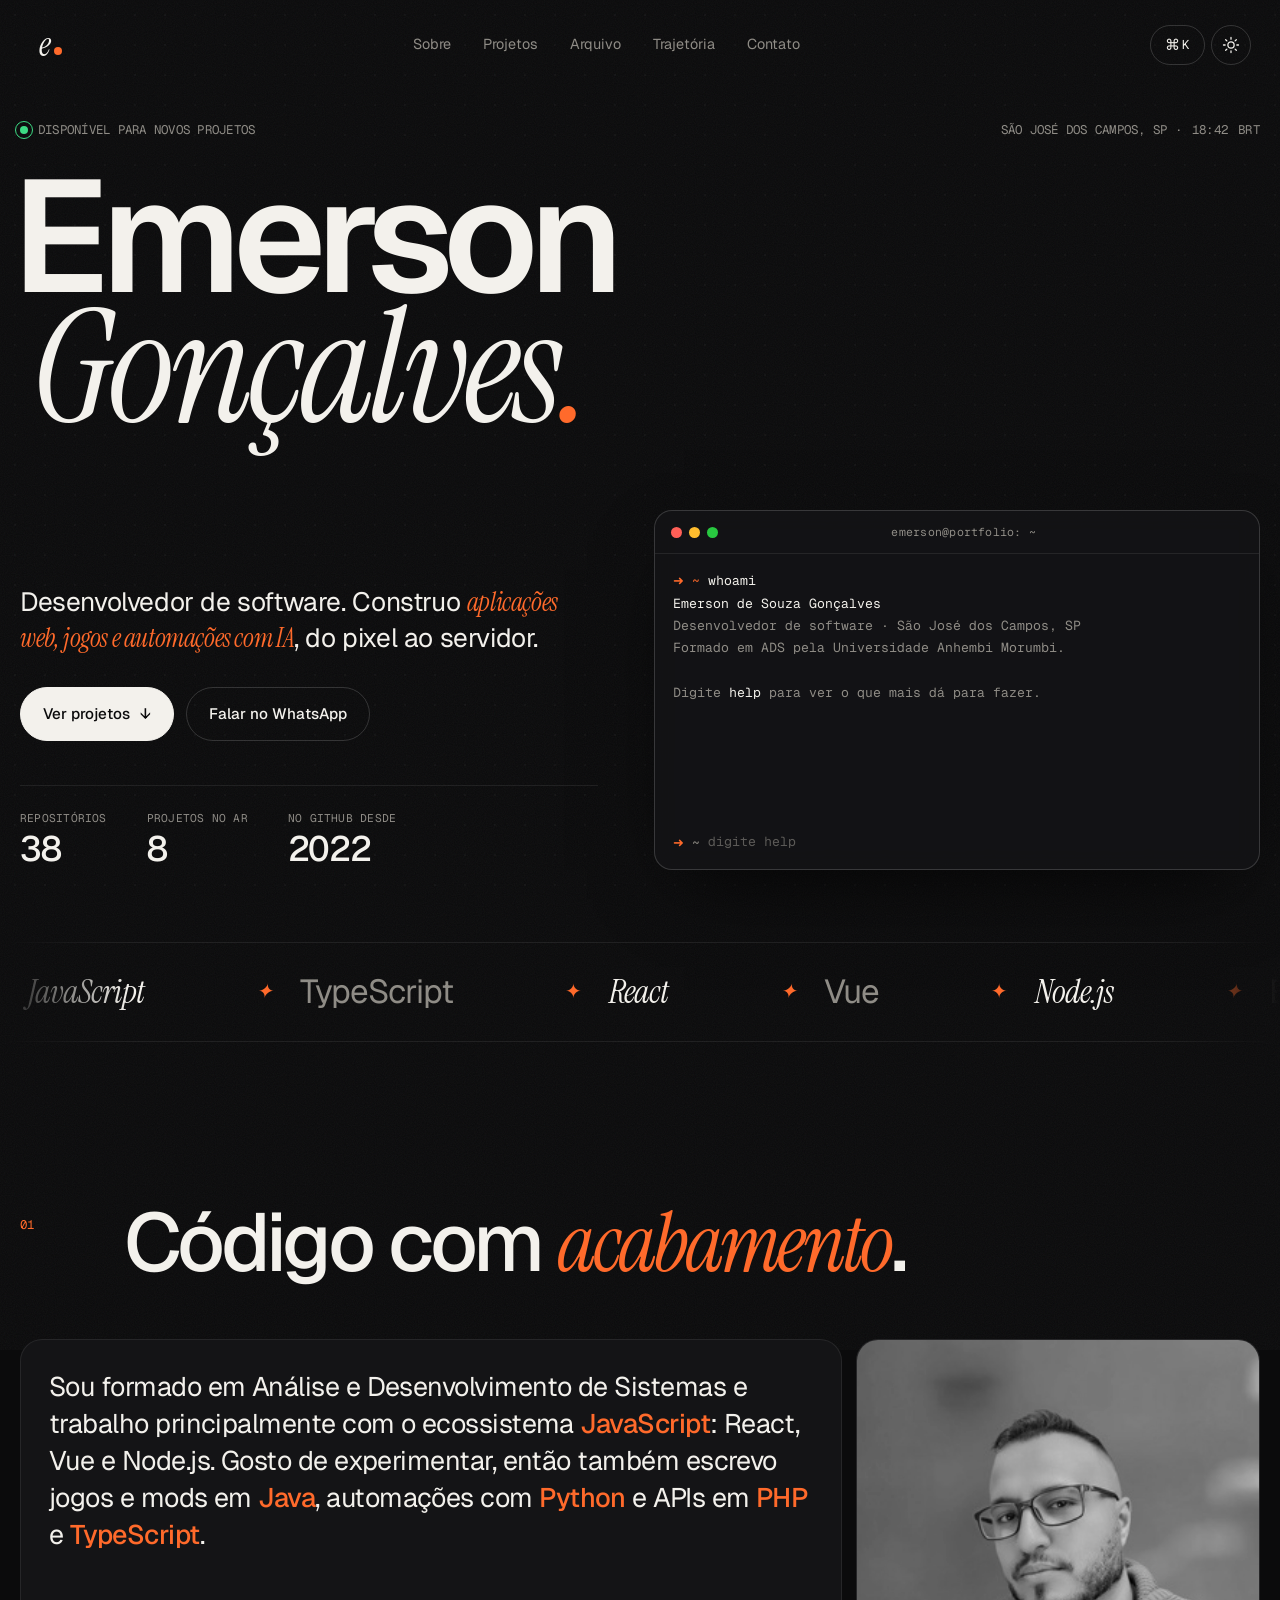
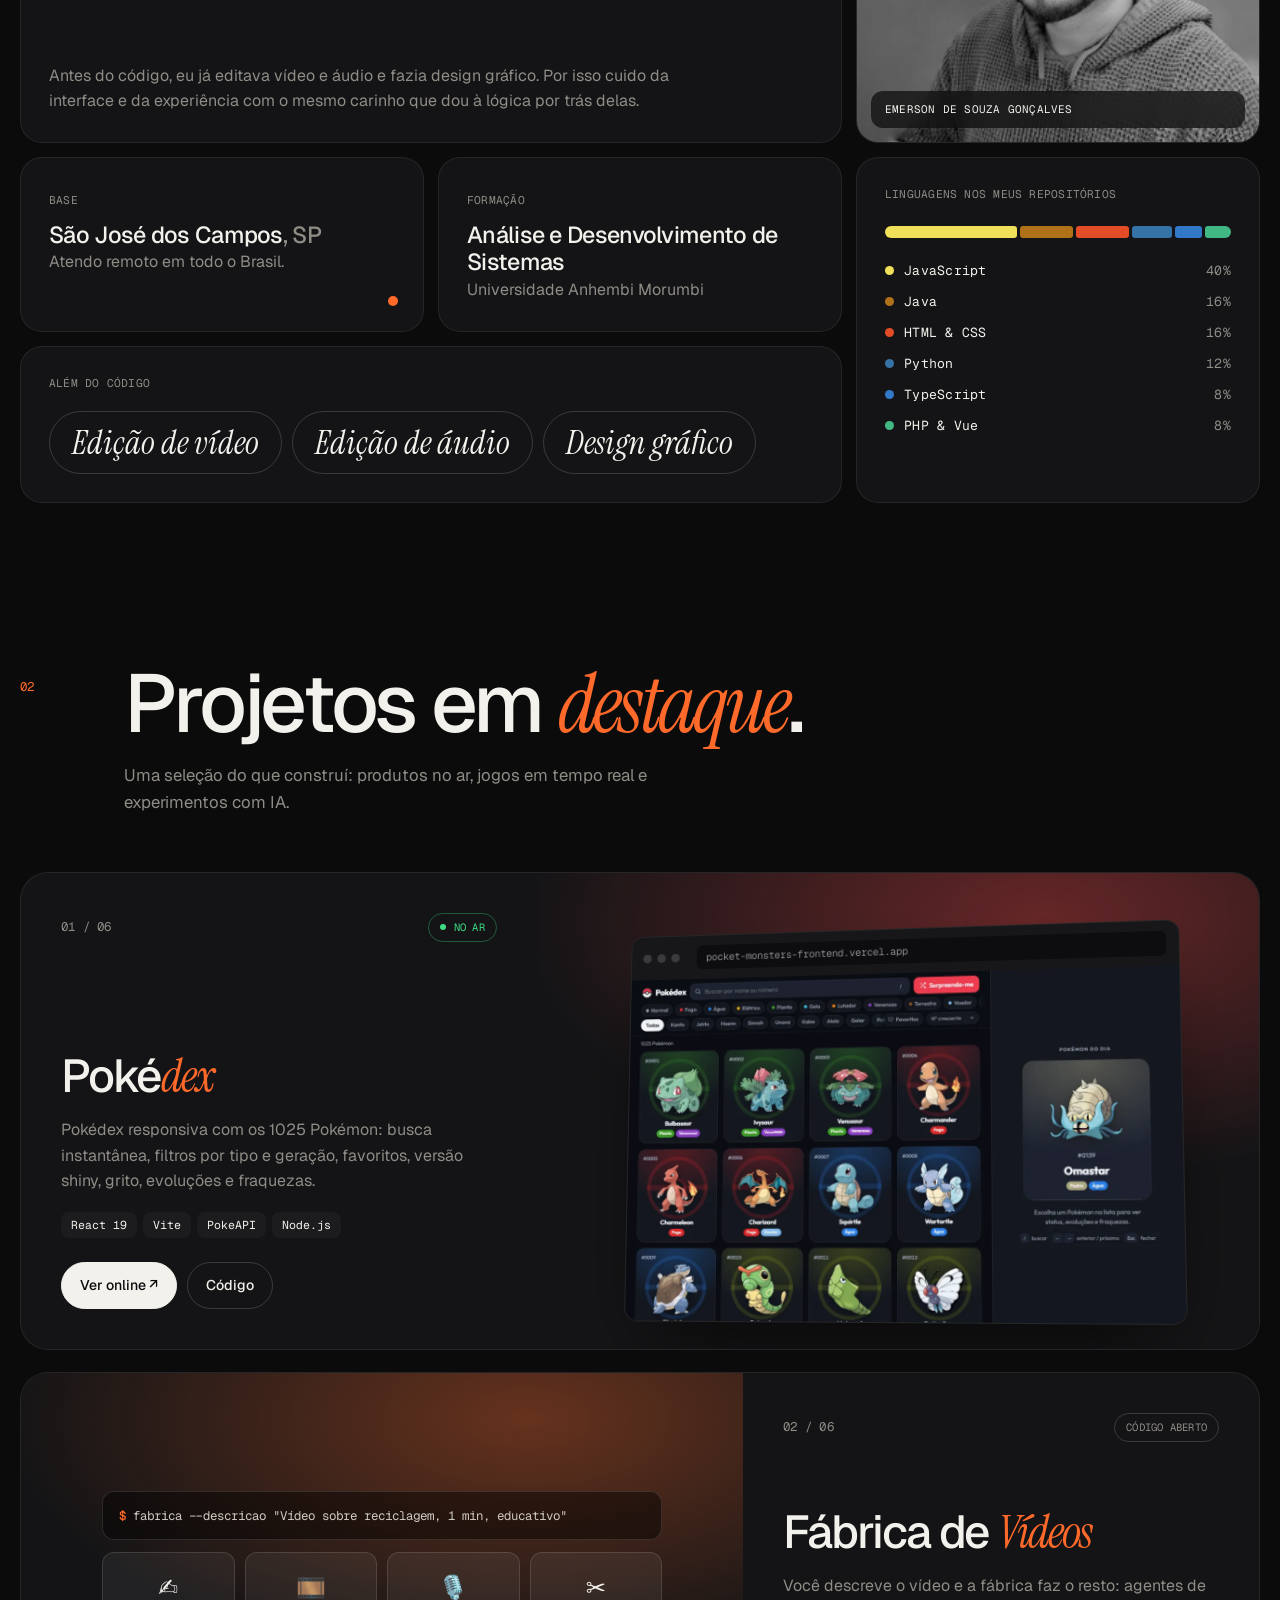
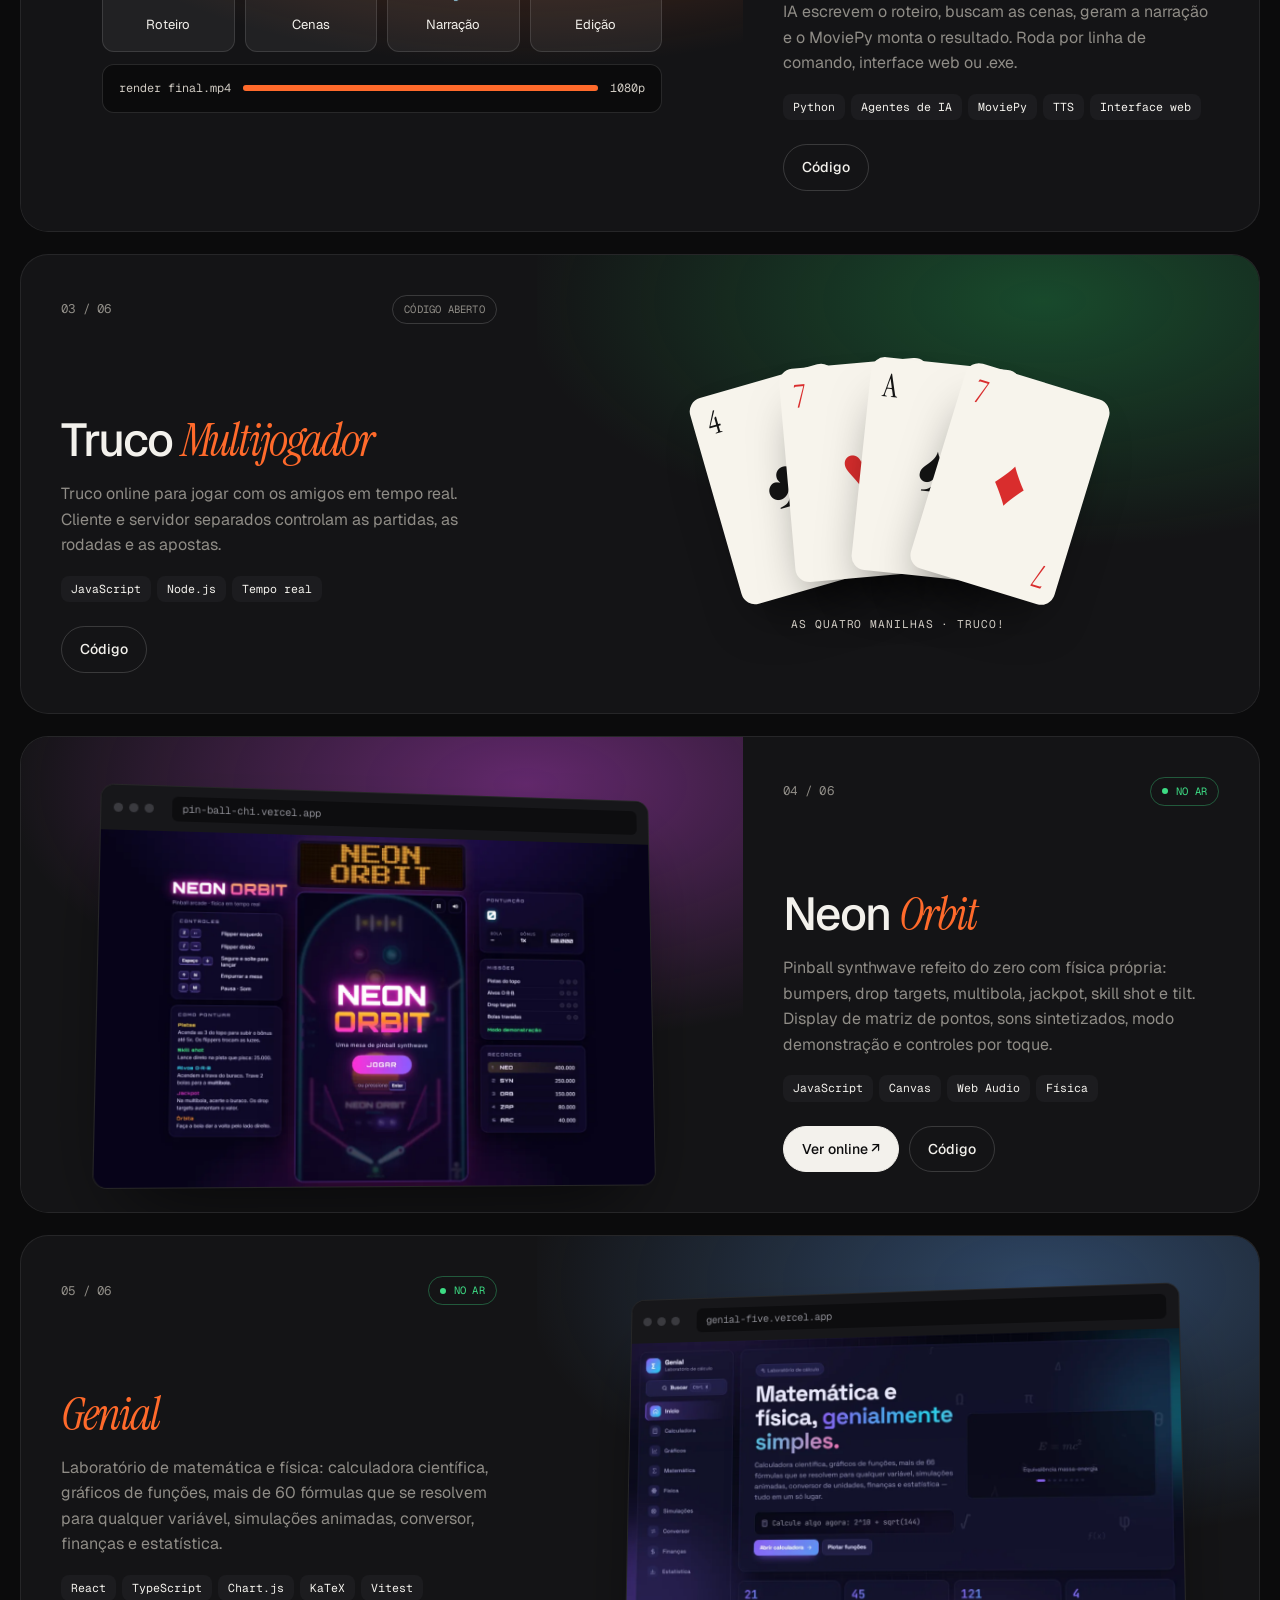
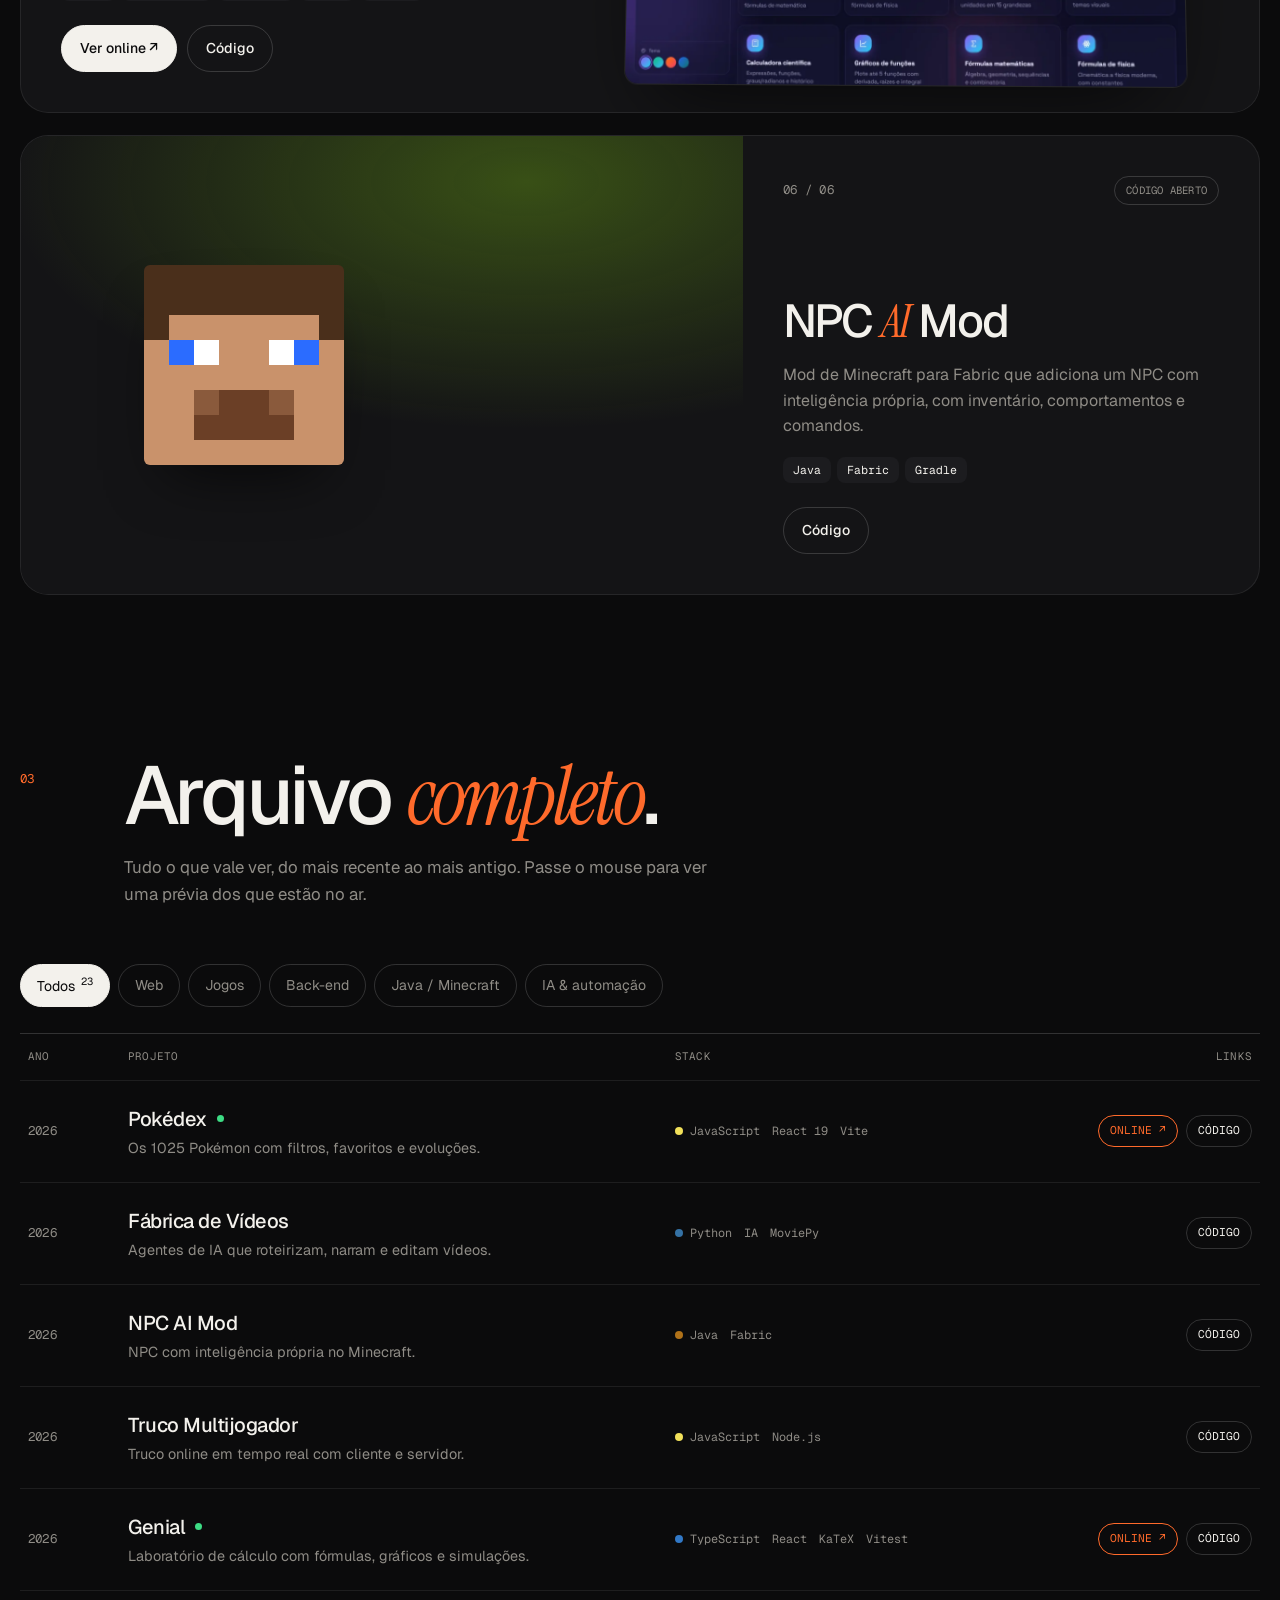
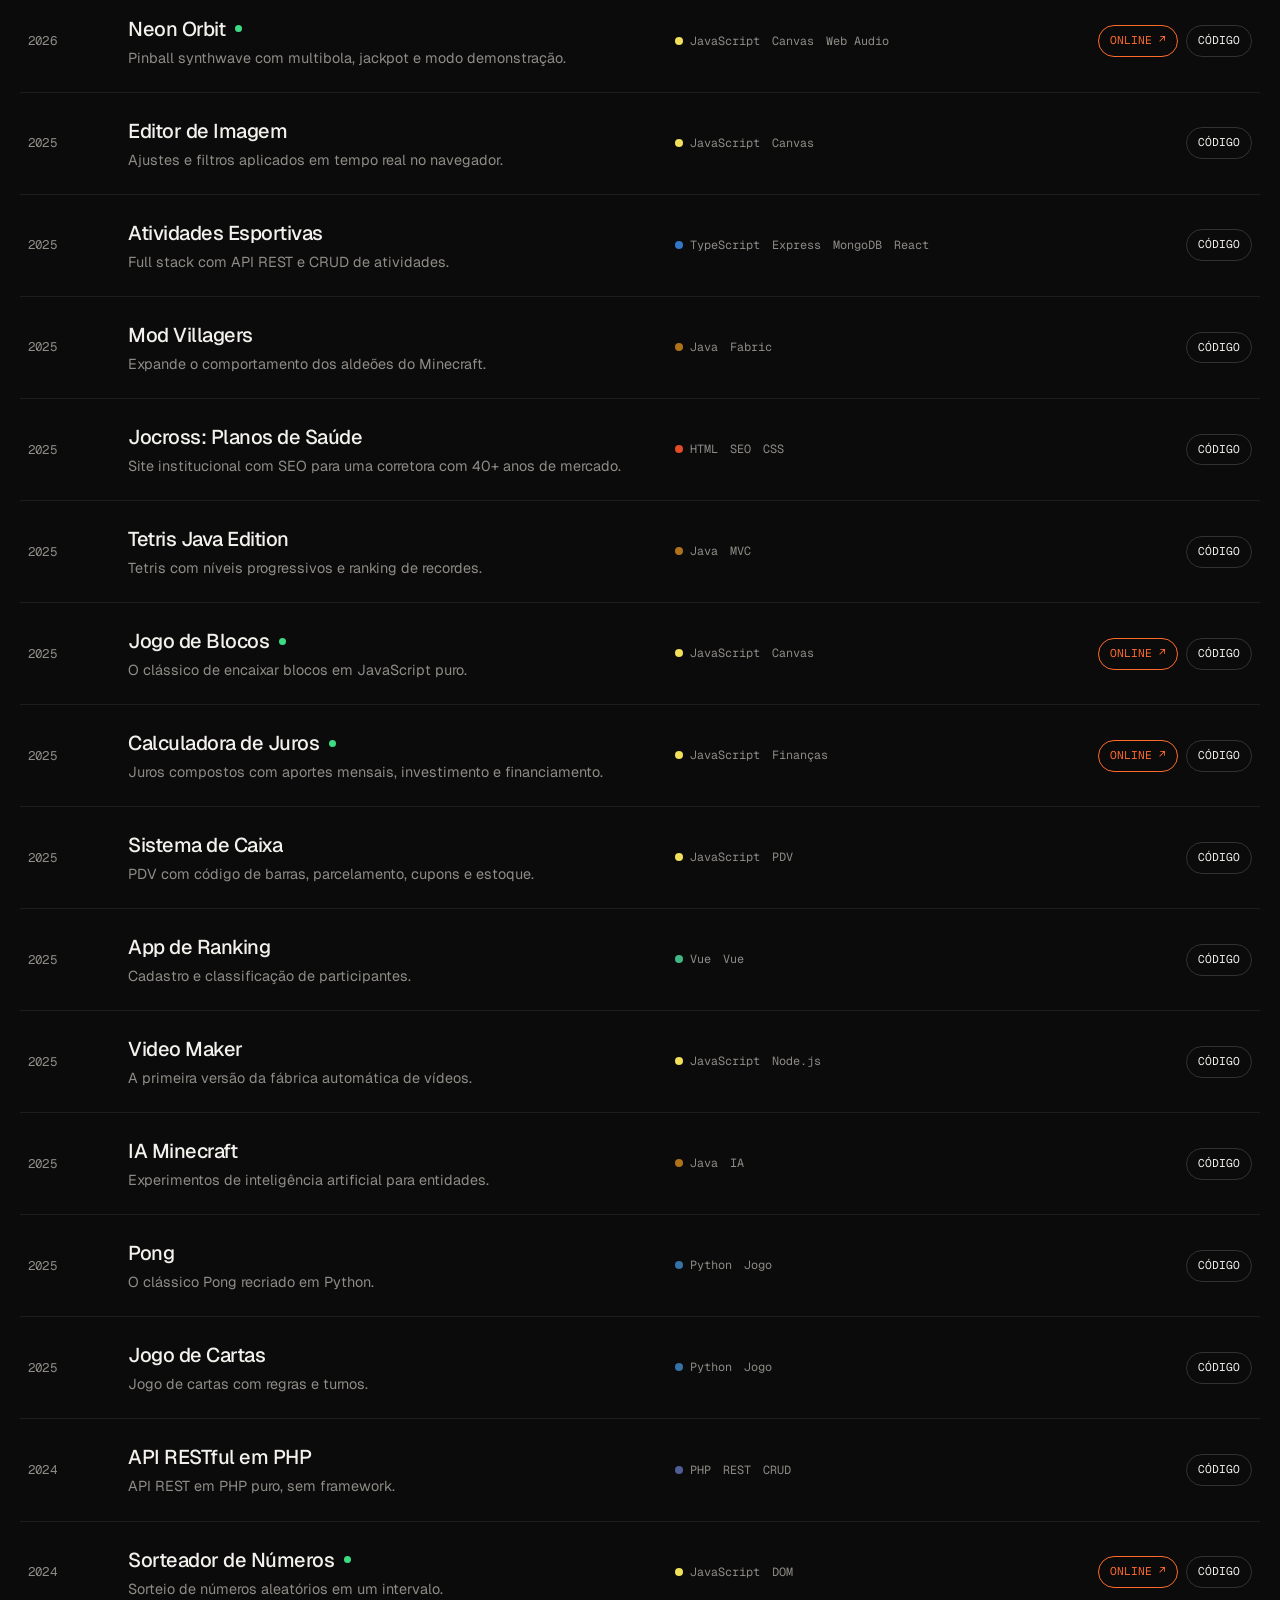
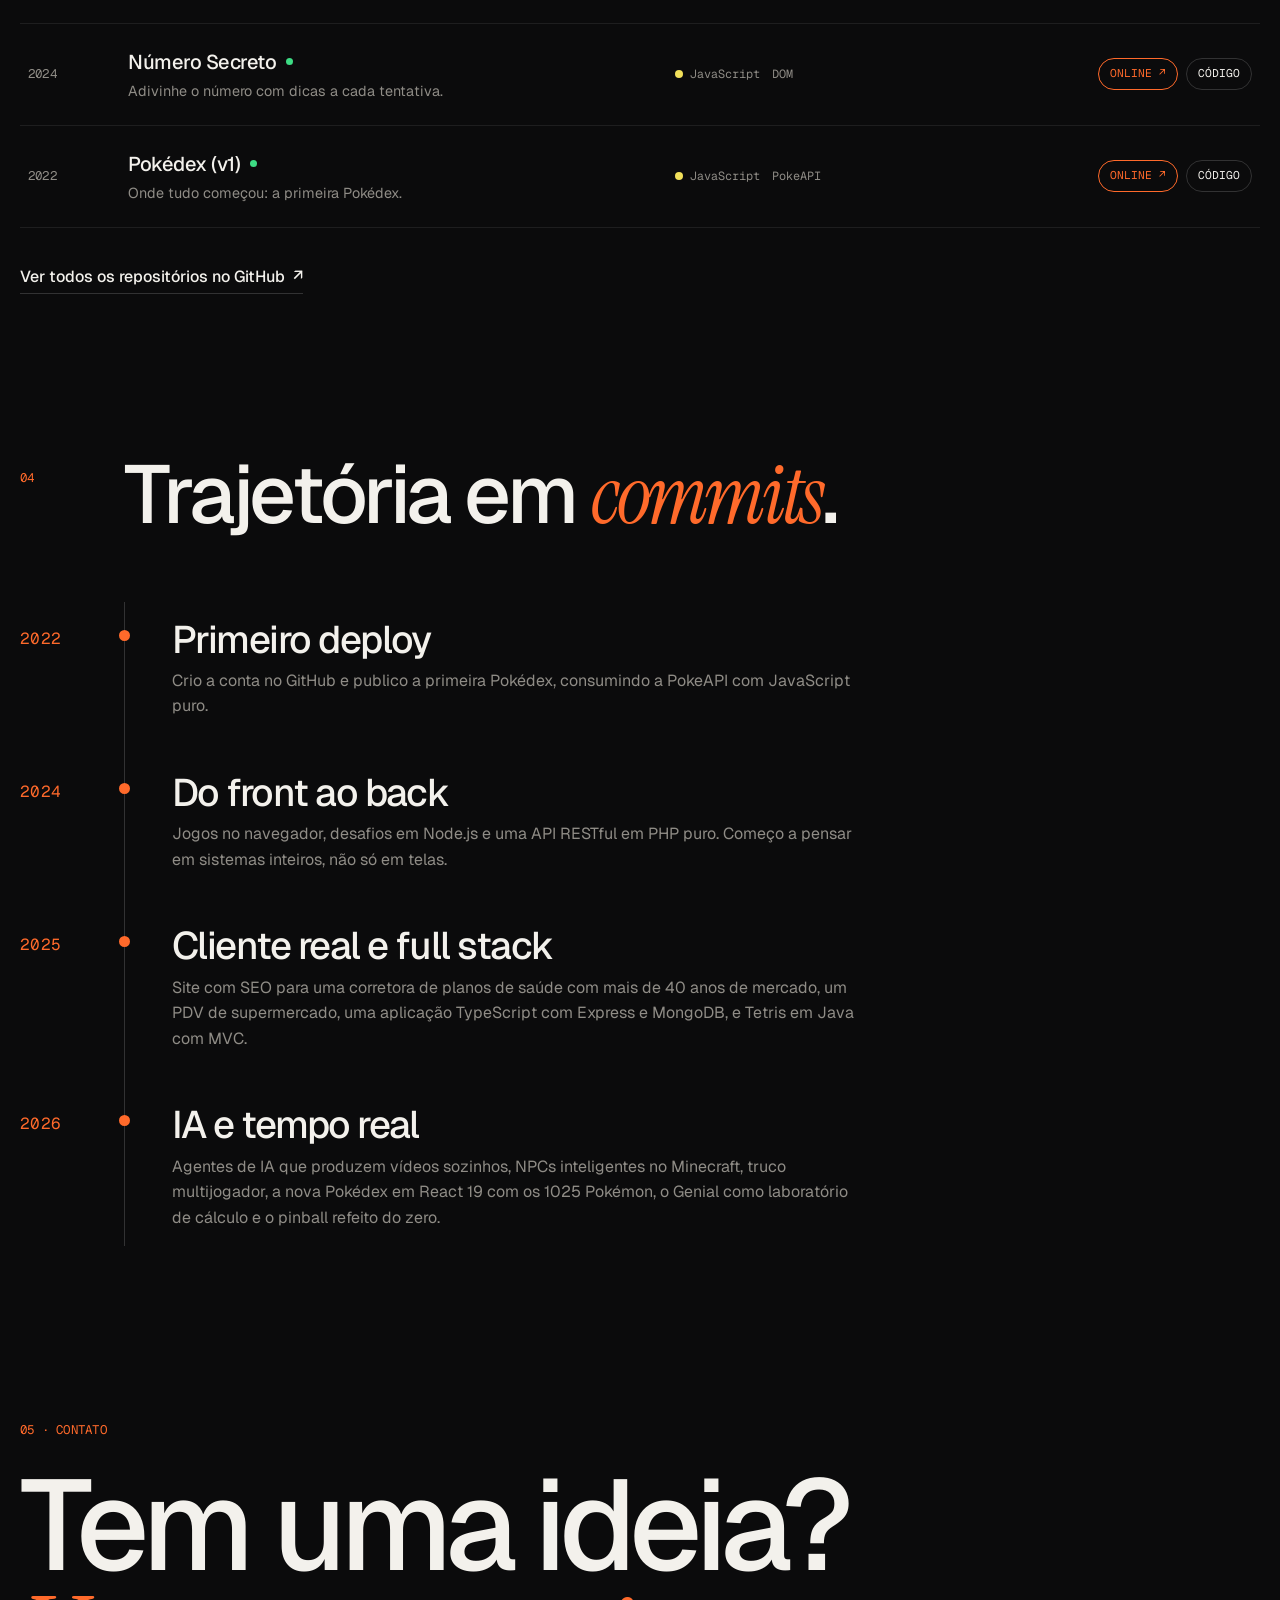
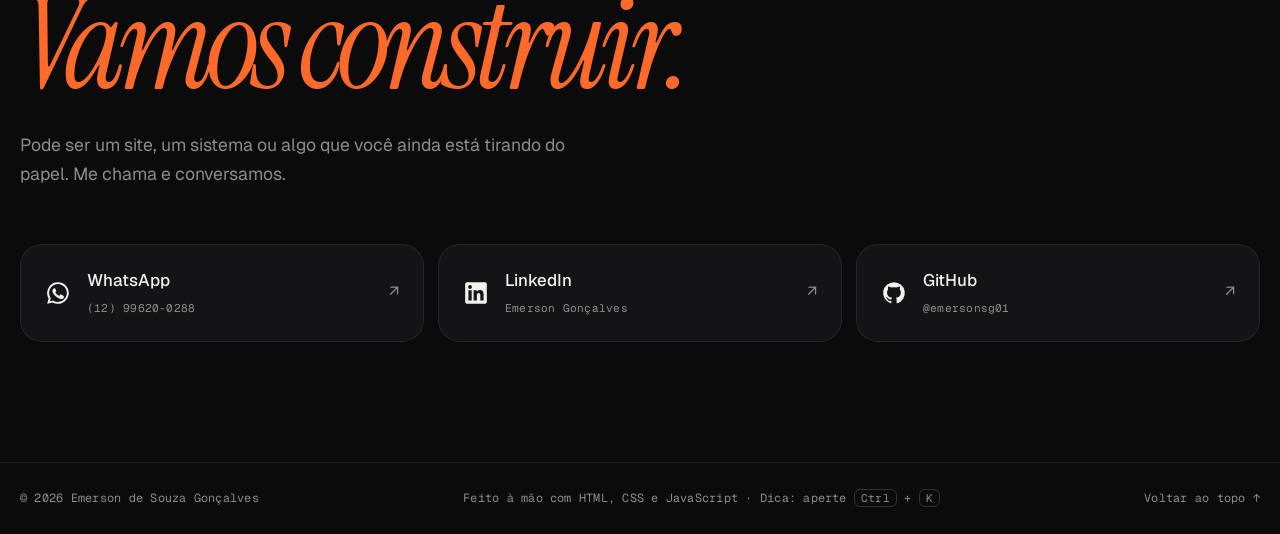
==== commit 9061dd30: "Atualiza Genial e pinball com os dados mais recentes do GitHub - Genial agora tem deploy (genial-fiv" ====
--- a/index.html
+++ b/index.html
@@ -74,7 +74,7 @@
                         </div>
                         <dl class="stats">
                             <div><dt class="mono">repositórios</dt><dd data-count="38" id="statRepos">38</dd></div>
-                            <div><dt class="mono">projetos no ar</dt><dd data-count="7">7</dd></div>
+                            <div><dt class="mono">projetos no ar</dt><dd data-count="8">8</dd></div>
                             <div><dt class="mono">no GitHub desde</dt><dd>2022</dd></div>
                         </dl>
                     </div>
@@ -237,7 +237,7 @@
                         <span class="year mono">2026</span>
                         <div>
                             <h3>IA e tempo real</h3>
-                            <p>Agentes de IA que produzem vídeos sozinhos, NPCs inteligentes no Minecraft, truco multijogador e a nova Pokédex em React 19 com os 1025 Pokémon.</p>
+                            <p>Agentes de IA que produzem vídeos sozinhos, NPCs inteligentes no Minecraft, truco multijogador, a nova Pokédex em React 19 com os 1025 Pokémon, o Genial como laboratório de cálculo e o pinball refeito do zero.</p>
                         </div>
                     </li>
                 </ol>
--- a/style.css
+++ b/style.css
@@ -414,18 +414,6 @@
 .chat p b { color: #7ee787; font-weight: 500; }
 @keyframes chatIn { 0% { opacity: 0; transform: translateY(6px); } 8%, 85% { opacity: 1; transform: none; } 100% { opacity: 0; } }
 
-.art-calc { display: grid; grid-template-columns: 1fr 1.2fr; gap: 14px; align-items: stretch; }
-.calc-screen, .calc-chart { border-radius: 14px; background: rgba(0, 0, 0, 0.5); border: 1px solid rgba(255, 255, 255, 0.12); padding: 18px; }
-.calc-screen { display: flex; flex-direction: column; justify-content: space-between; gap: 12px; }
-.calc-screen .formula { font-family: var(--serif); font-style: italic; font-size: 1.9rem; line-height: 1.1; }
-.calc-screen .result { font-family: var(--mono); font-size: 1.1rem; color: var(--accent); text-align: right; }
-.calc-screen .keys { display: grid; grid-template-columns: repeat(4, 1fr); gap: 6px; }
-.calc-screen .keys span { text-align: center; padding: 6px 0; border-radius: 6px; background: rgba(255, 255, 255, 0.08); font-family: var(--mono); font-size: 0.72rem; }
-.calc-chart svg { width: 100%; height: 100%; min-height: 170px; overflow: visible; }
-.calc-chart .grid-l { stroke: rgba(255, 255, 255, 0.08); }
-.calc-chart .curve { fill: none; stroke: var(--accent); stroke-width: 2.4; stroke-dasharray: 400; stroke-dashoffset: 400; animation: draw 3.6s var(--ease) infinite; }
-.calc-chart .curve-2 { fill: none; stroke: #7cb7ff; stroke-width: 1.6; stroke-dasharray: 400; stroke-dashoffset: 400; animation: draw 3.6s 0.4s var(--ease) infinite; }
-@keyframes draw { 60%, 100% { stroke-dashoffset: 0; } }
 
 /* =========================================================
    Arquivo
@@ -620,7 +608,6 @@
     .case-info { padding: 26px 22px; }
     .case-visual { padding: 26px 18px; min-height: 260px; }
     .art-pipeline .steps { grid-template-columns: repeat(2, 1fr); }
-    .art-calc { grid-template-columns: 1fr; }
     .art-cards { height: 250px; }
     .art-cards .card { width: 110px; height: 158px; font-size: 1.5rem; }
     .art-cards .card .suit { font-size: 3rem; }
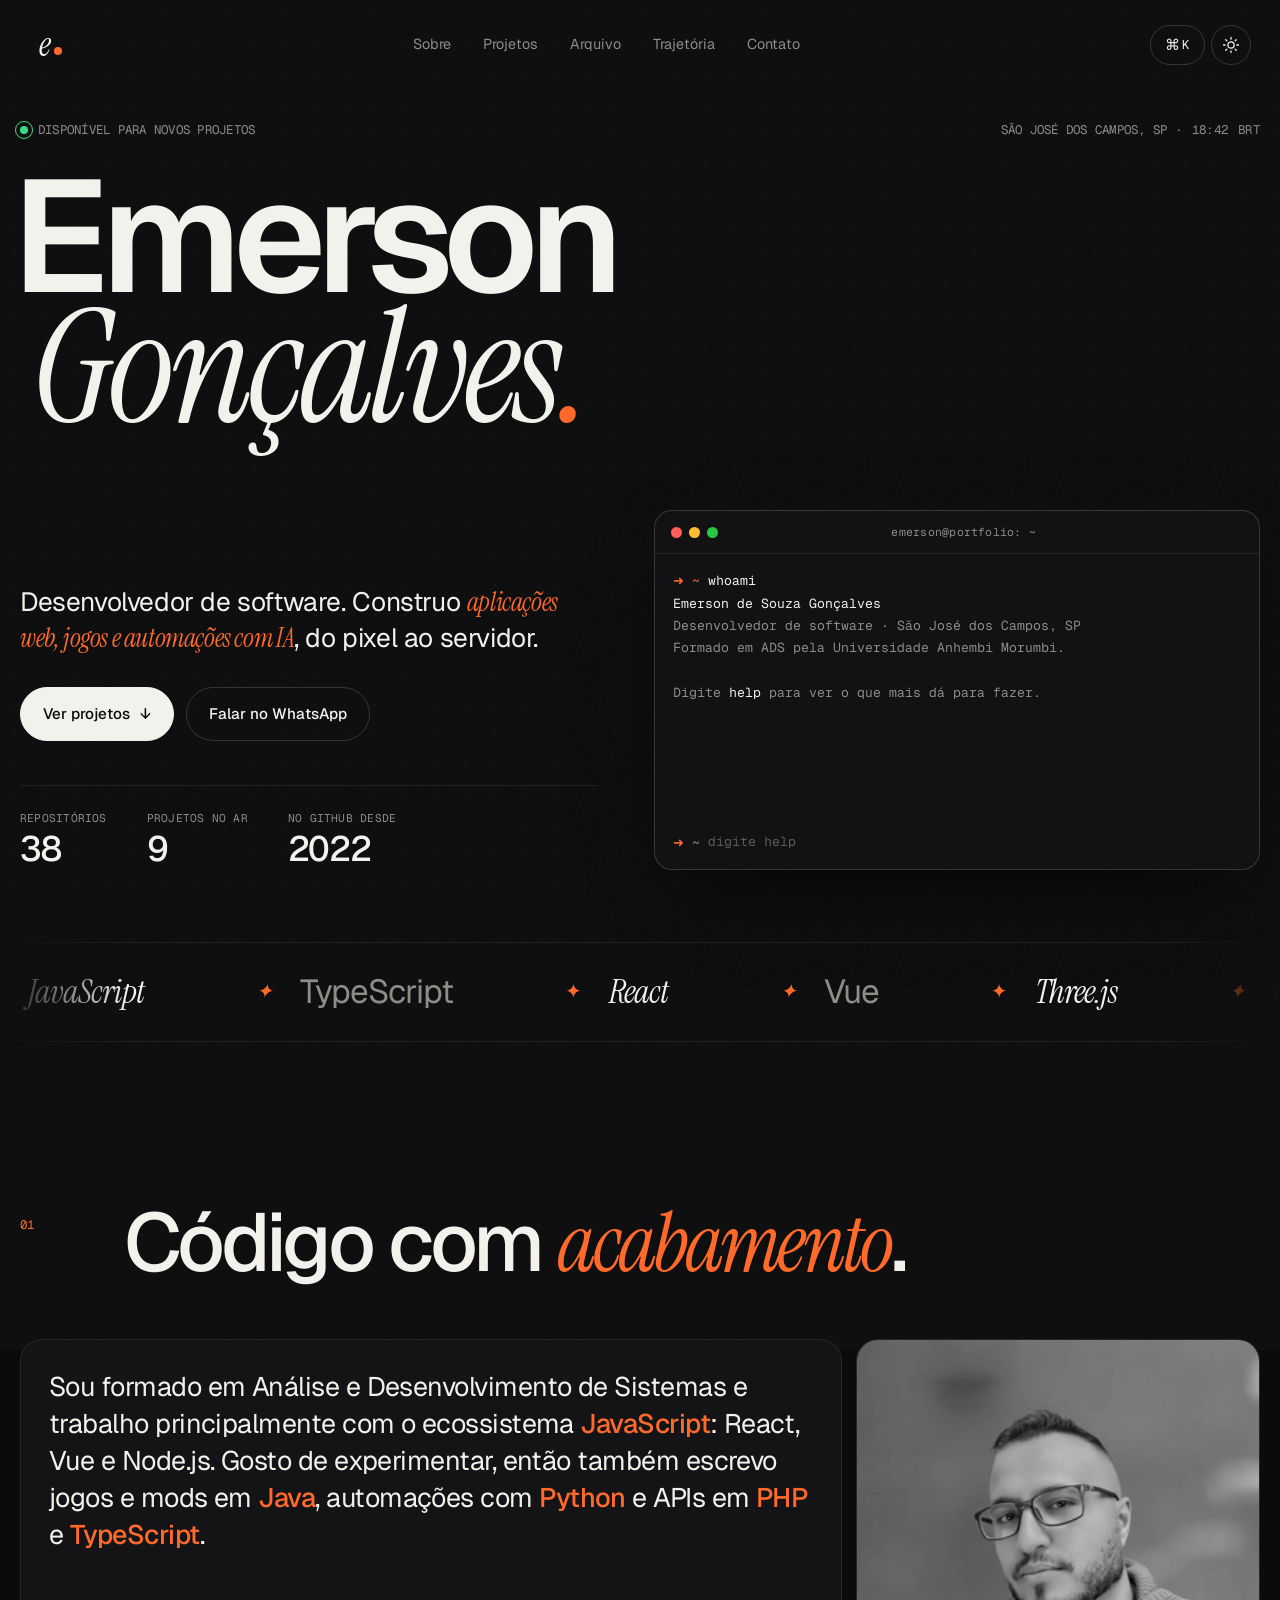
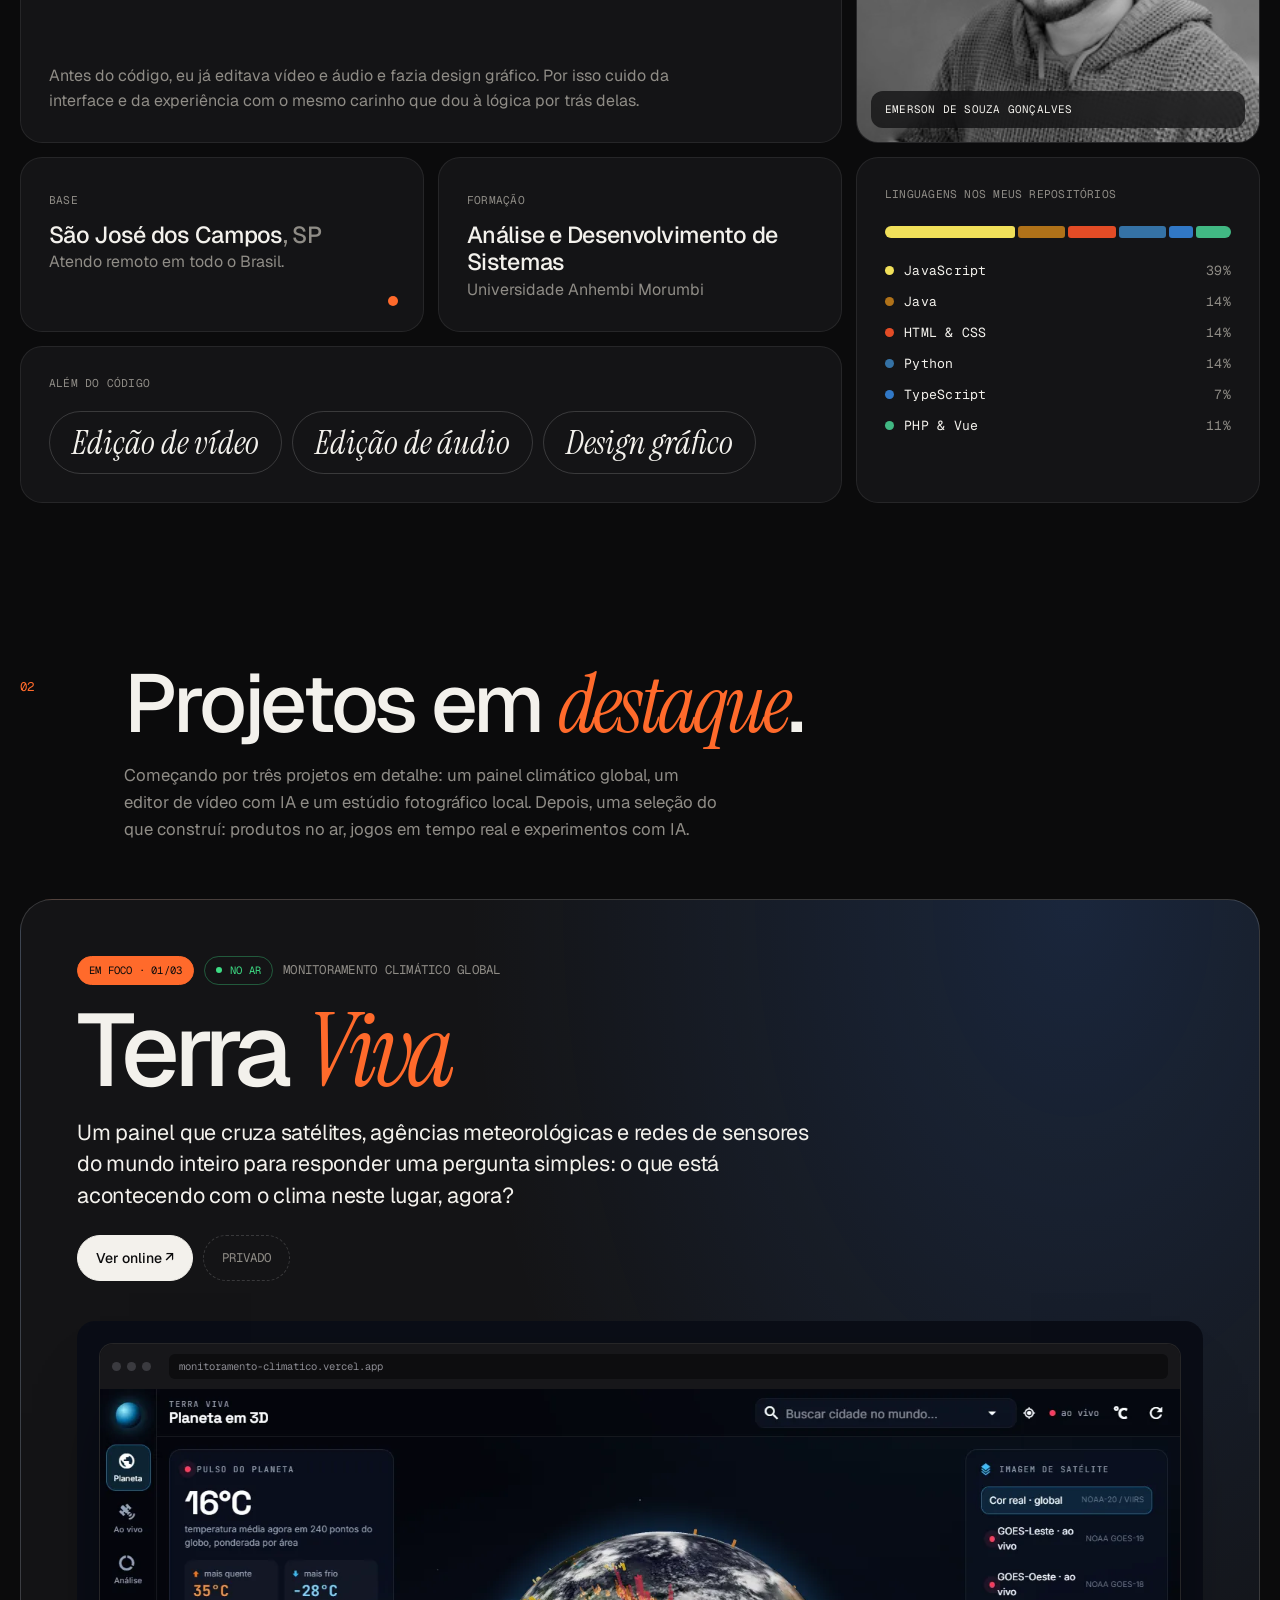
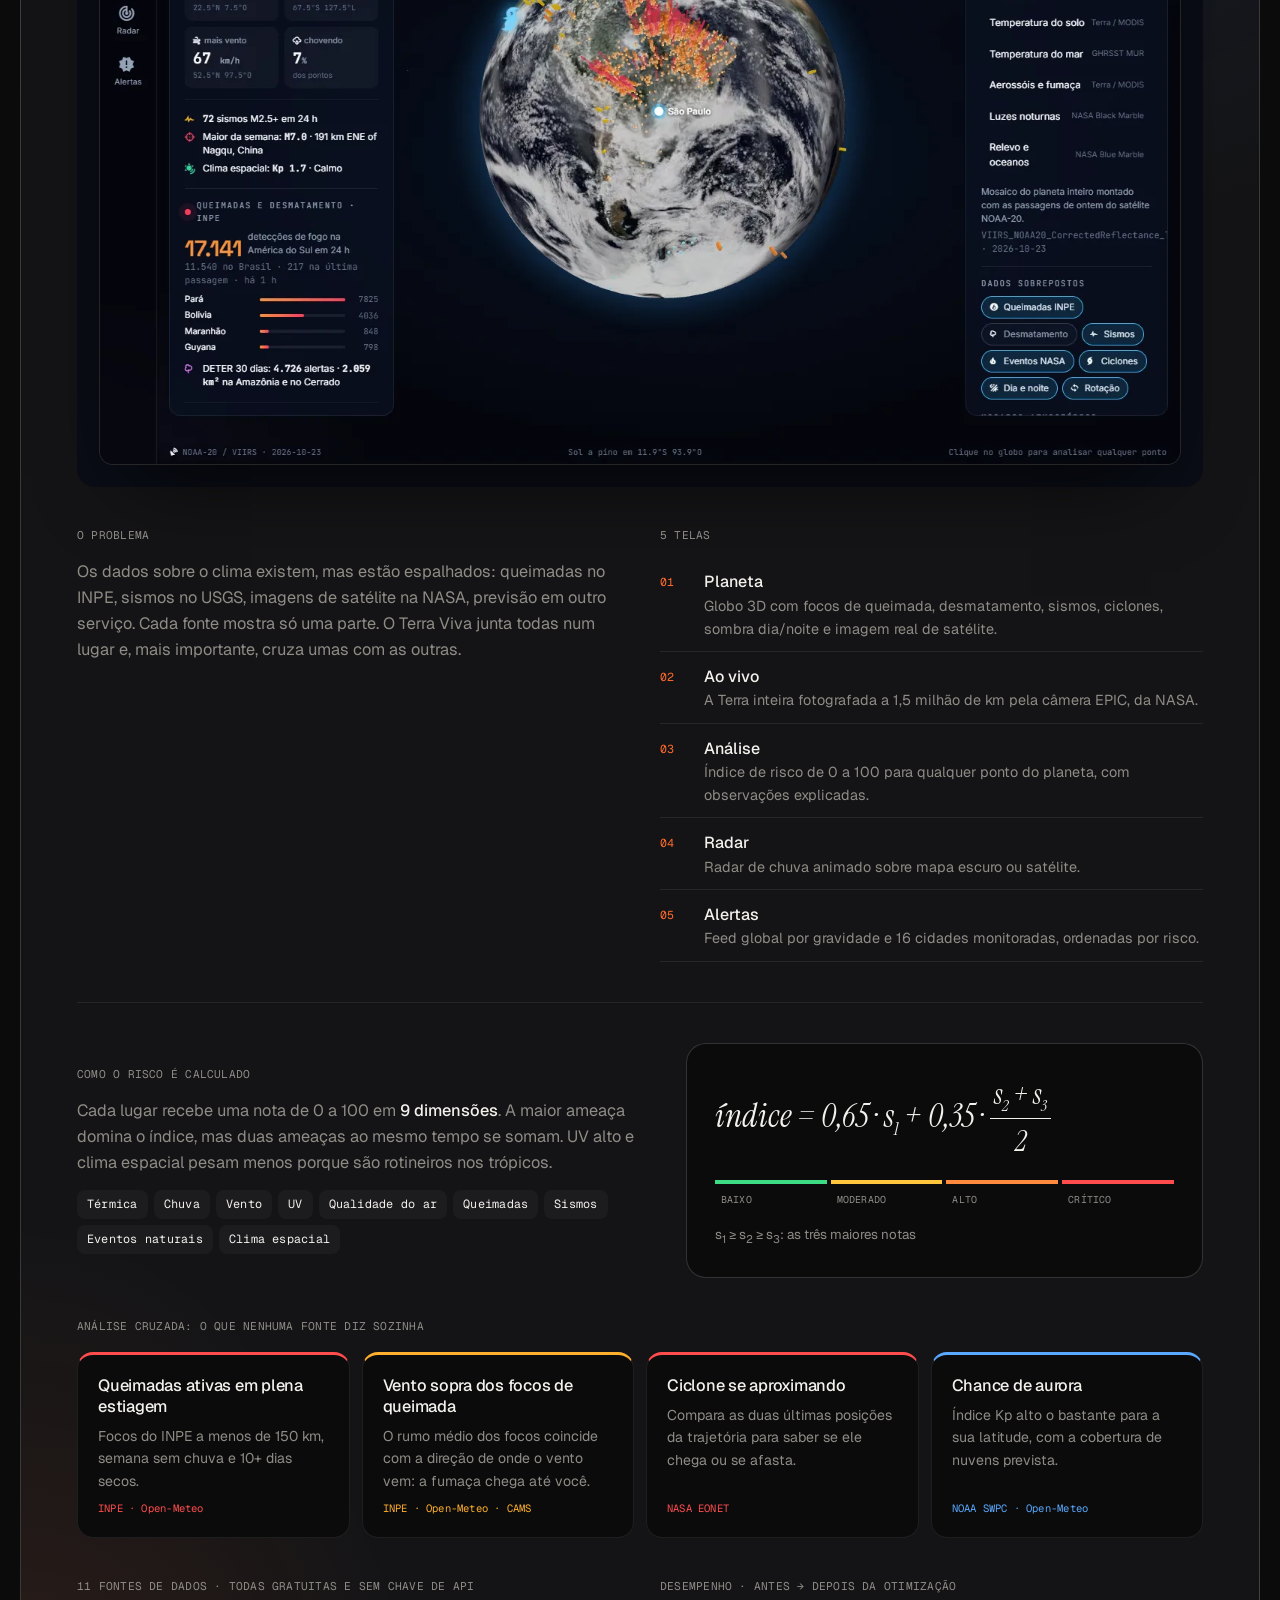
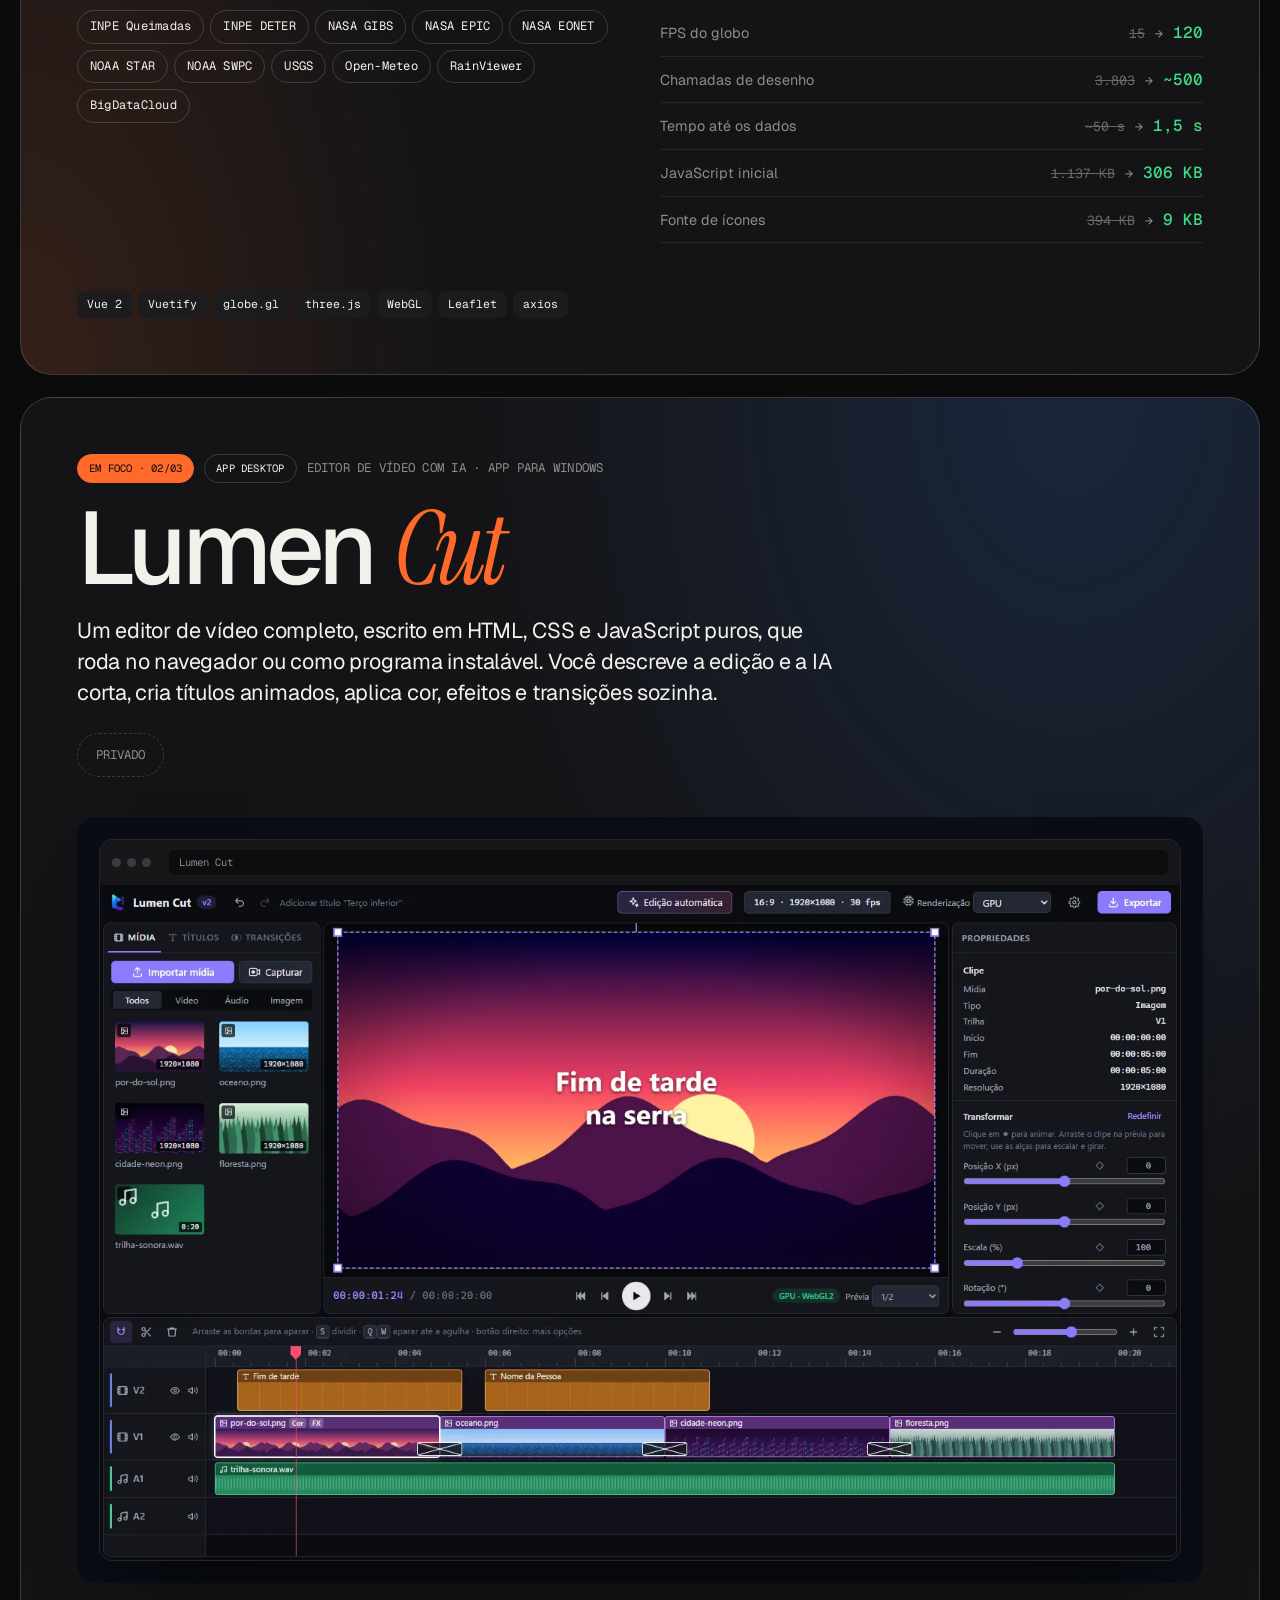
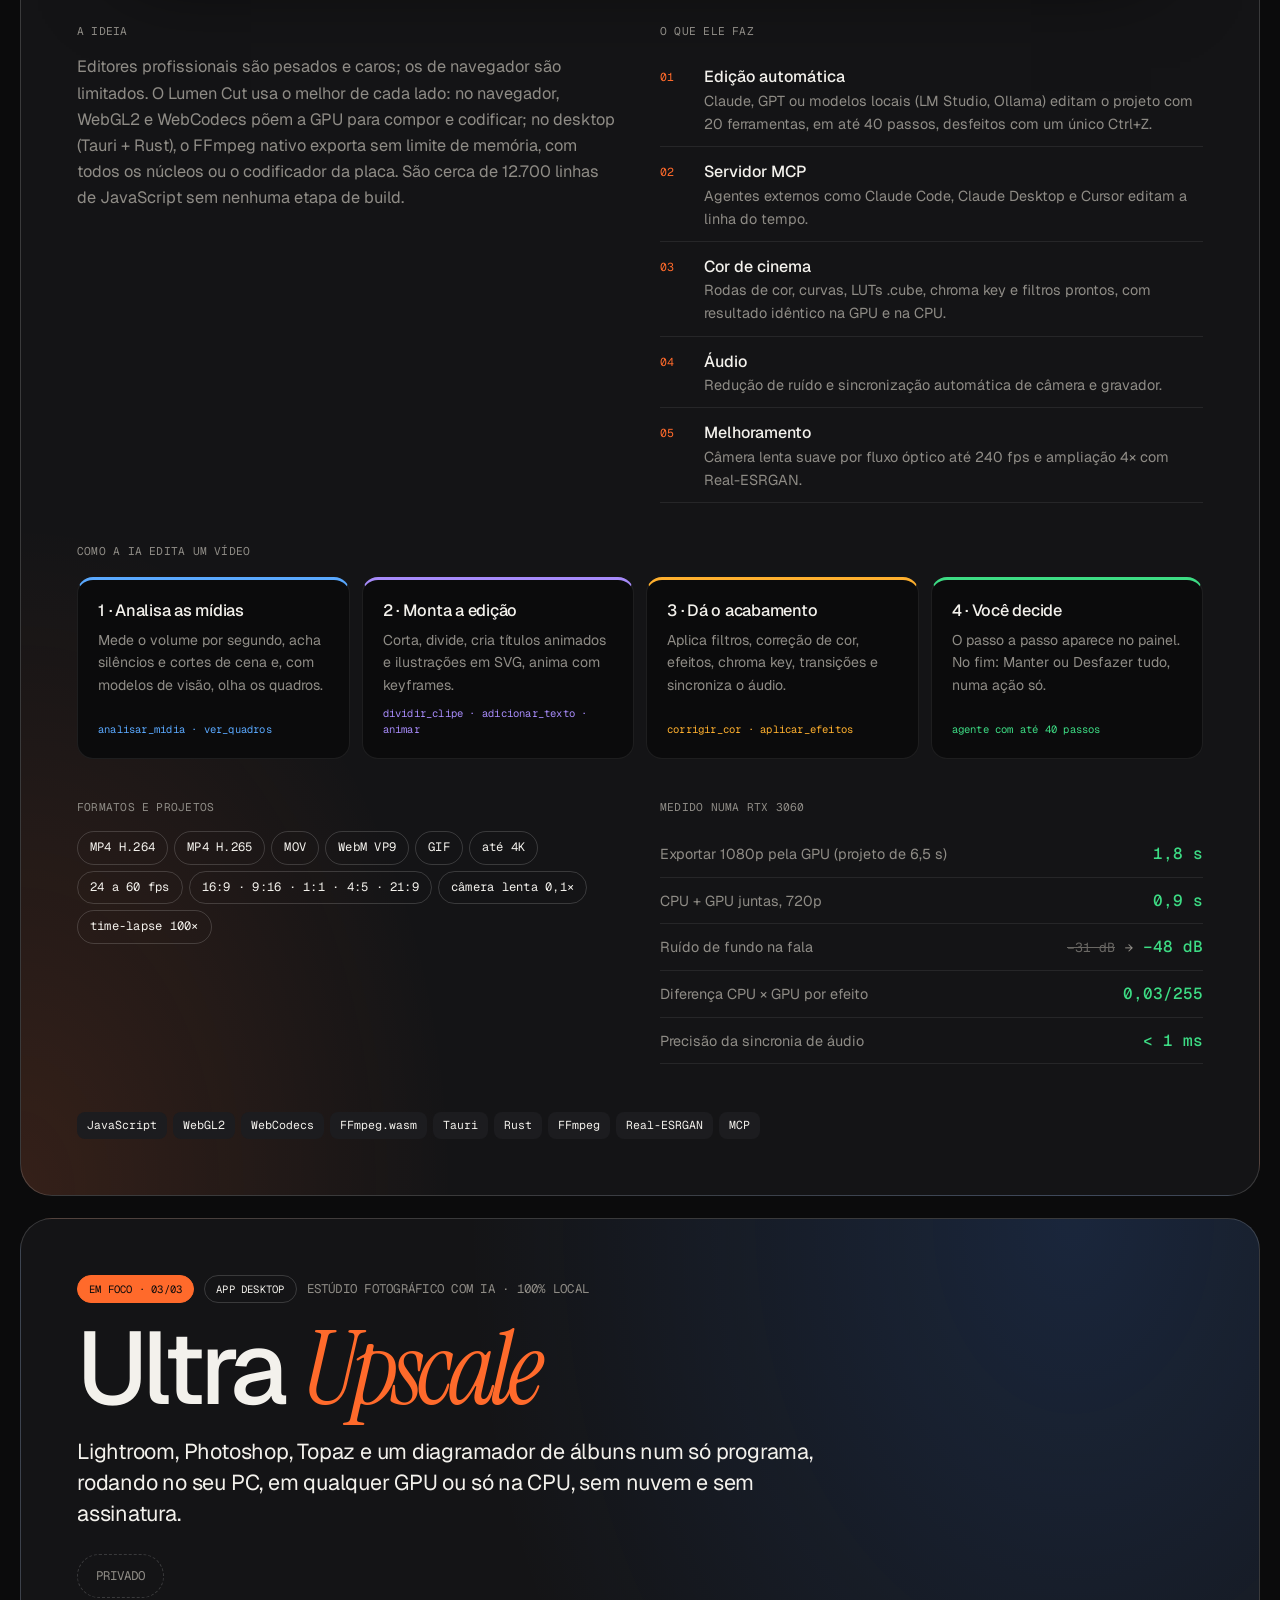
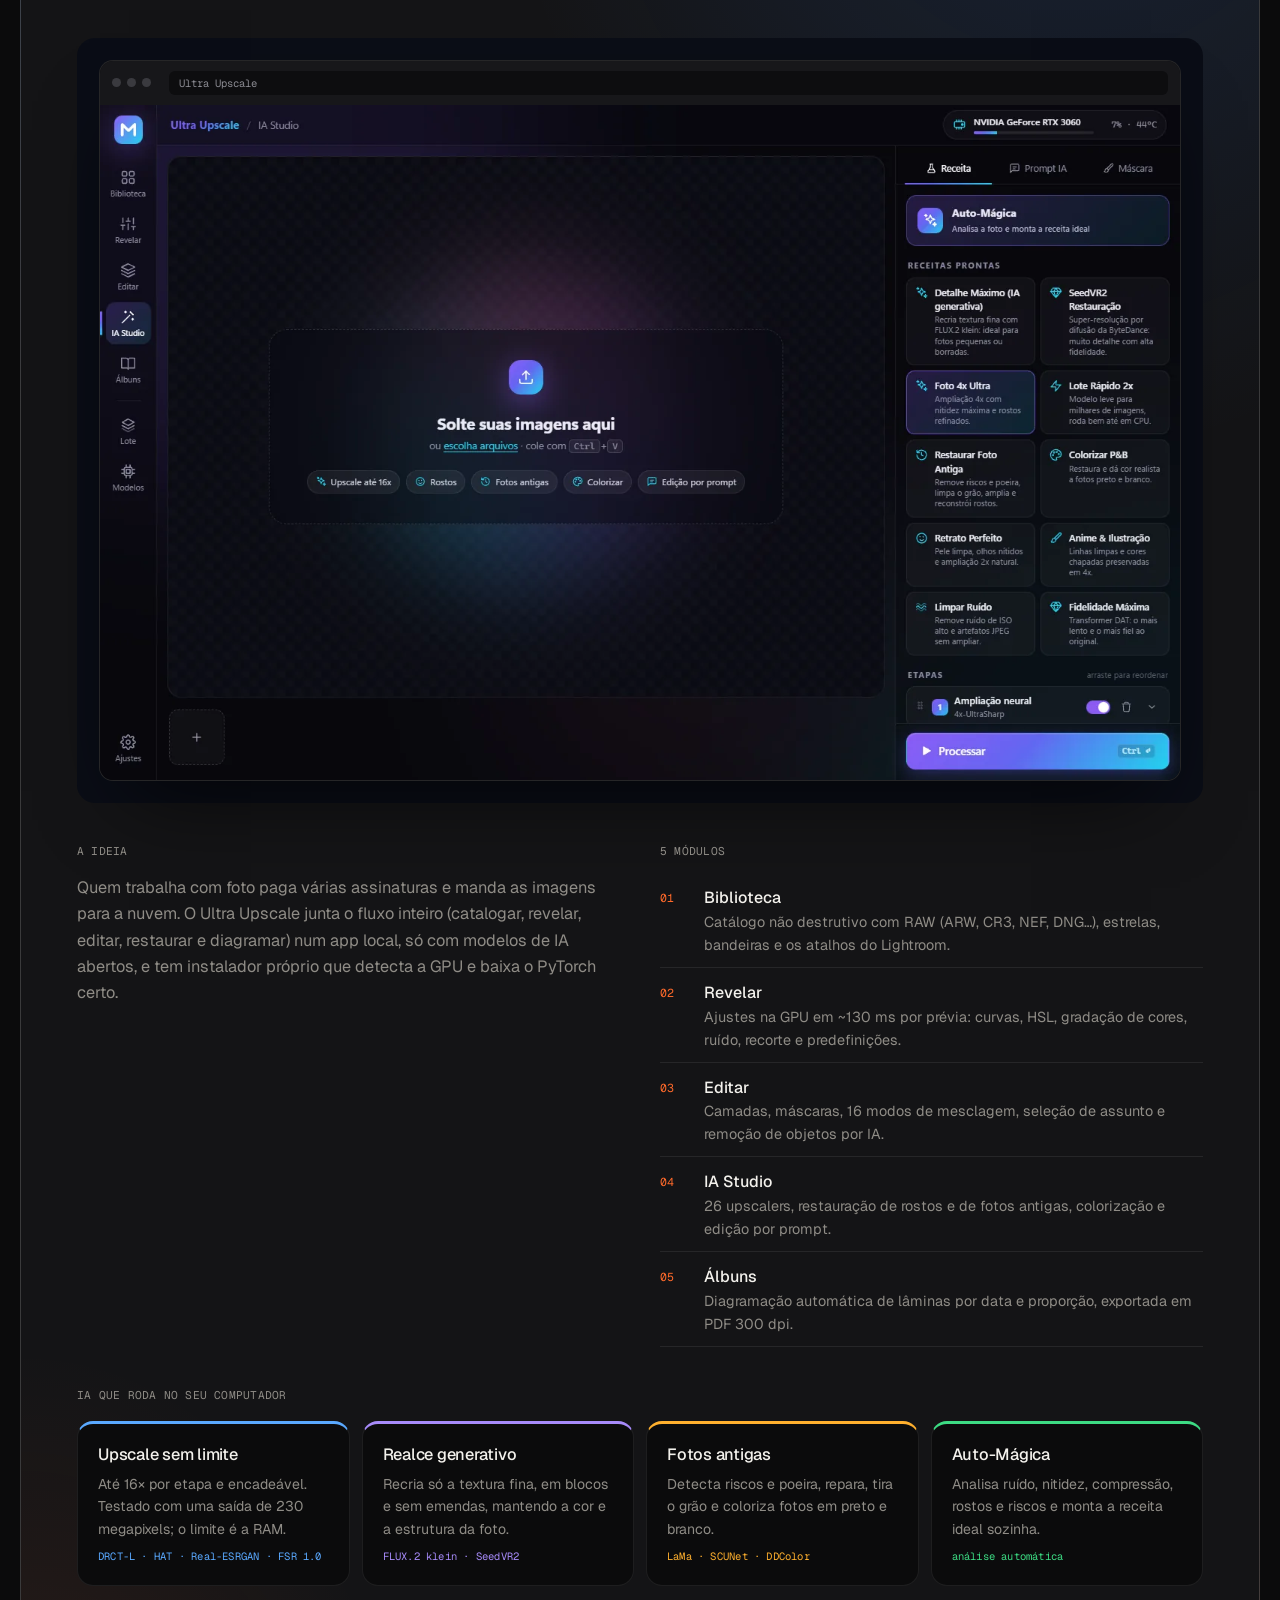
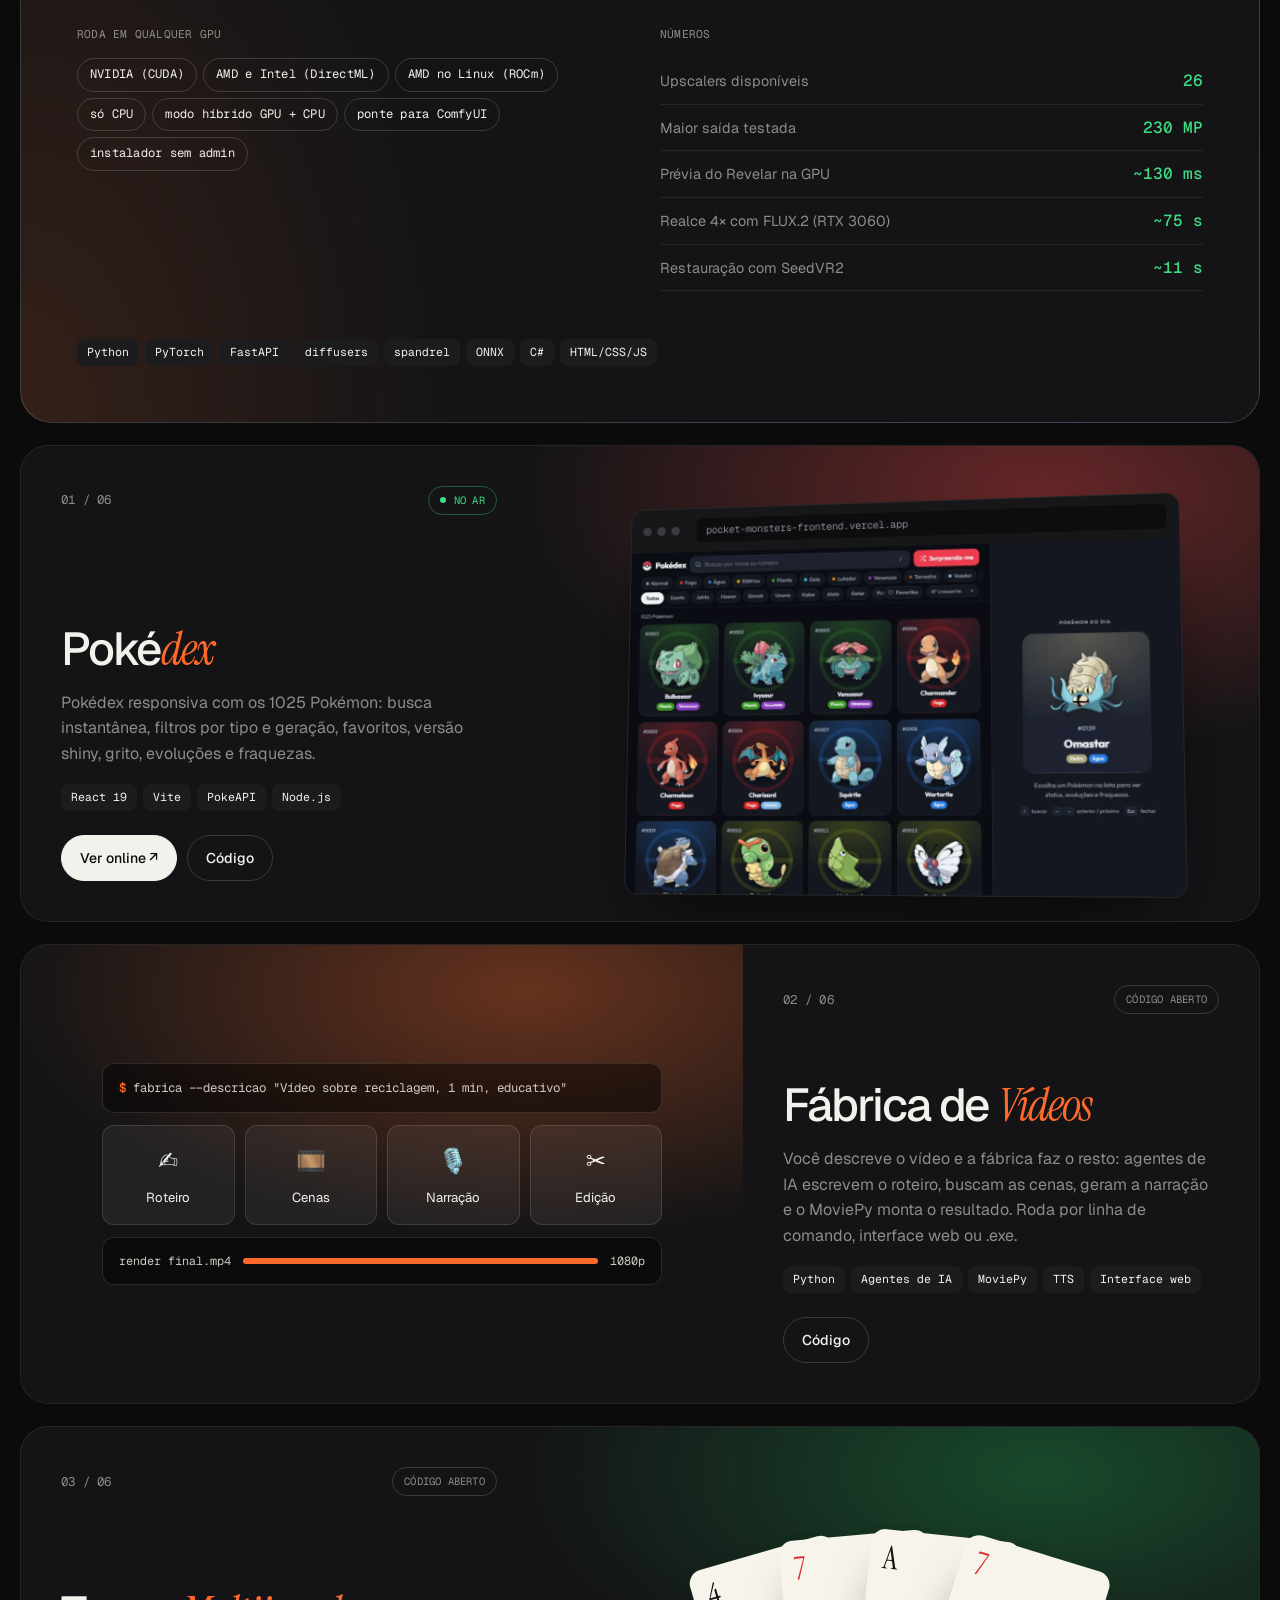
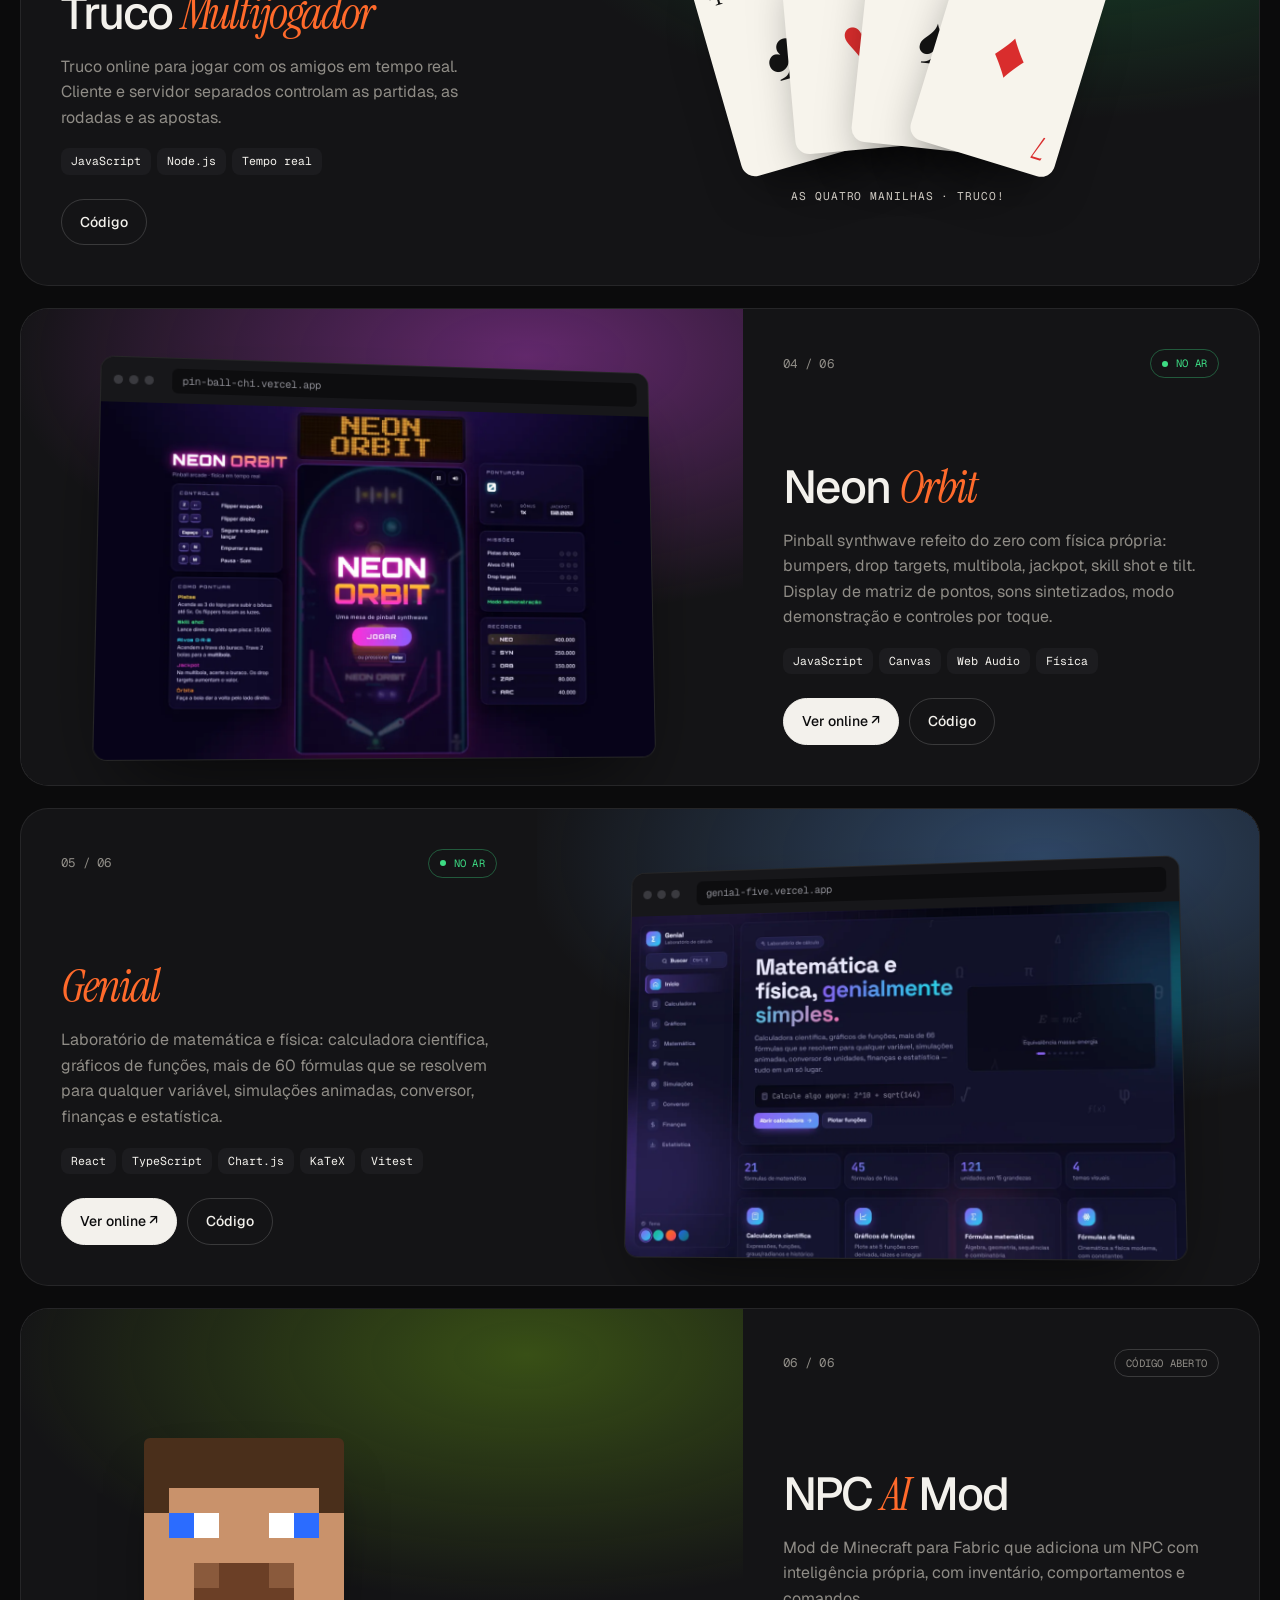
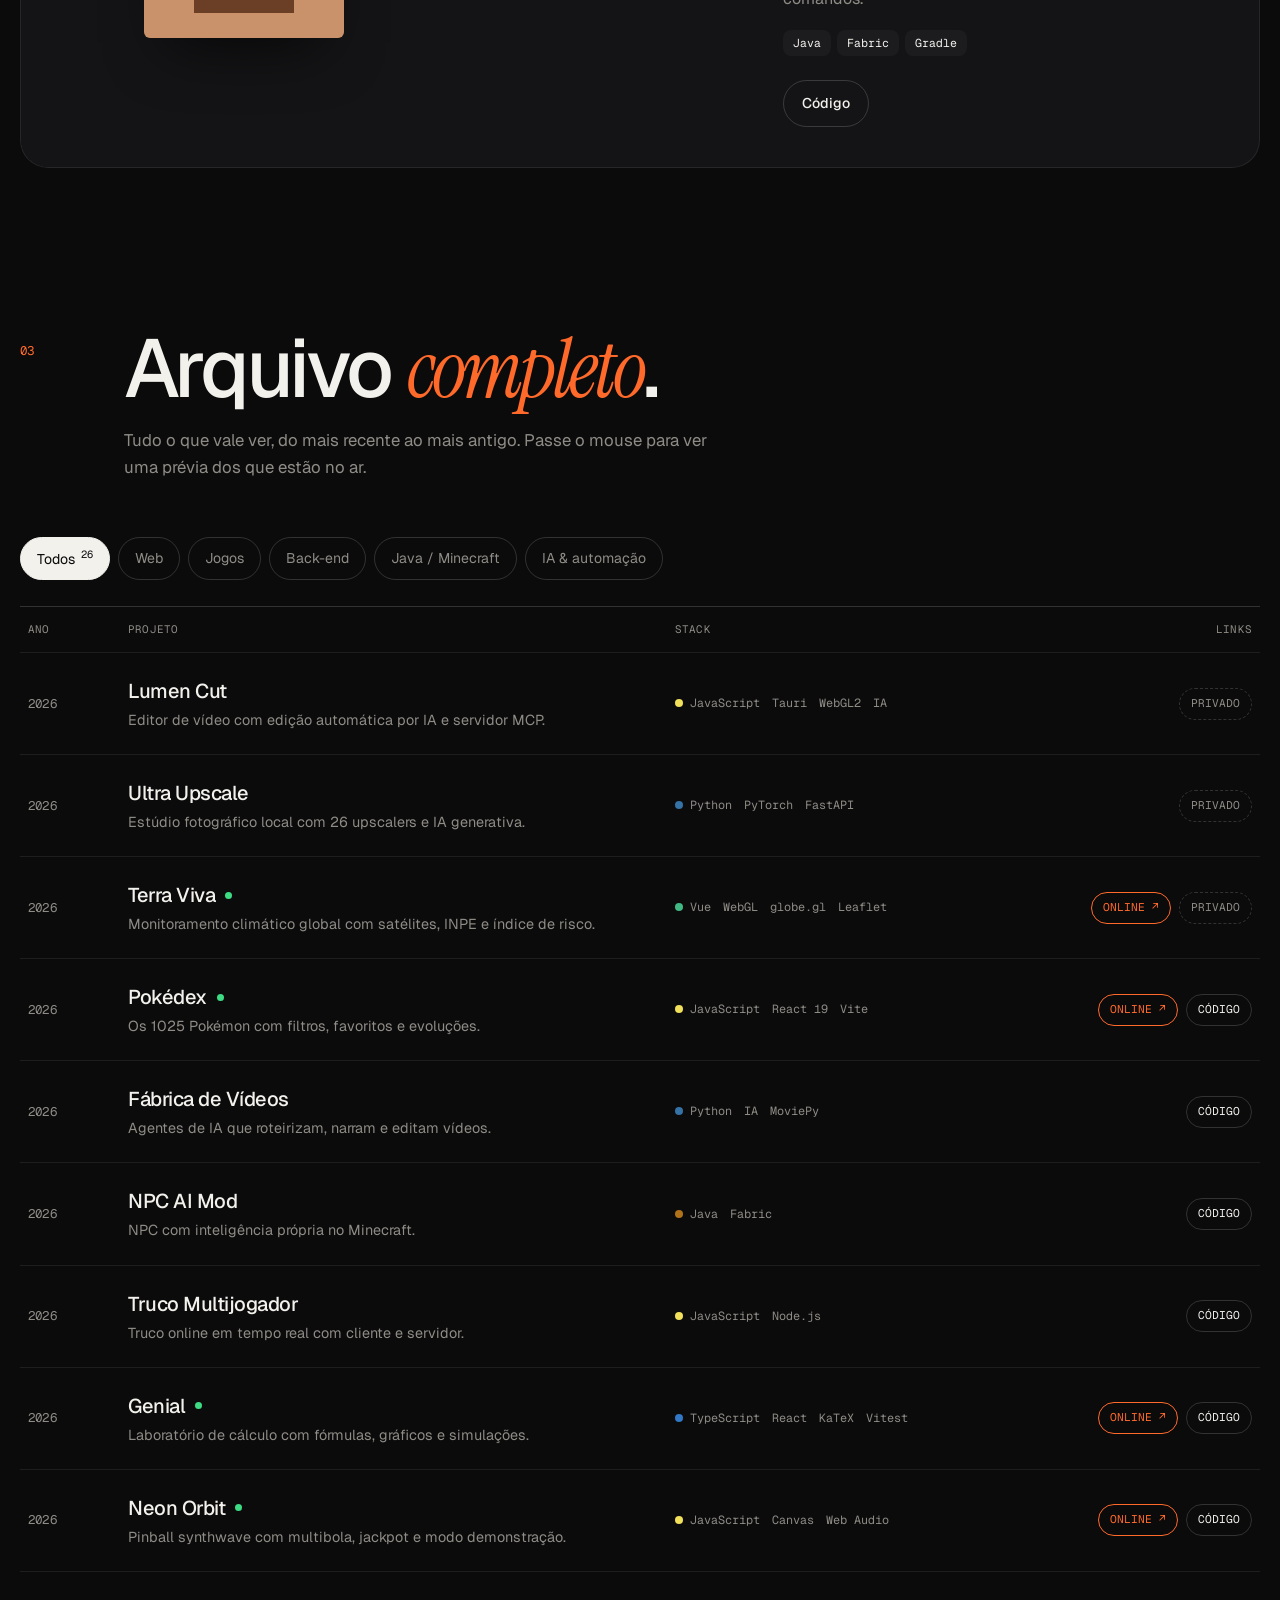
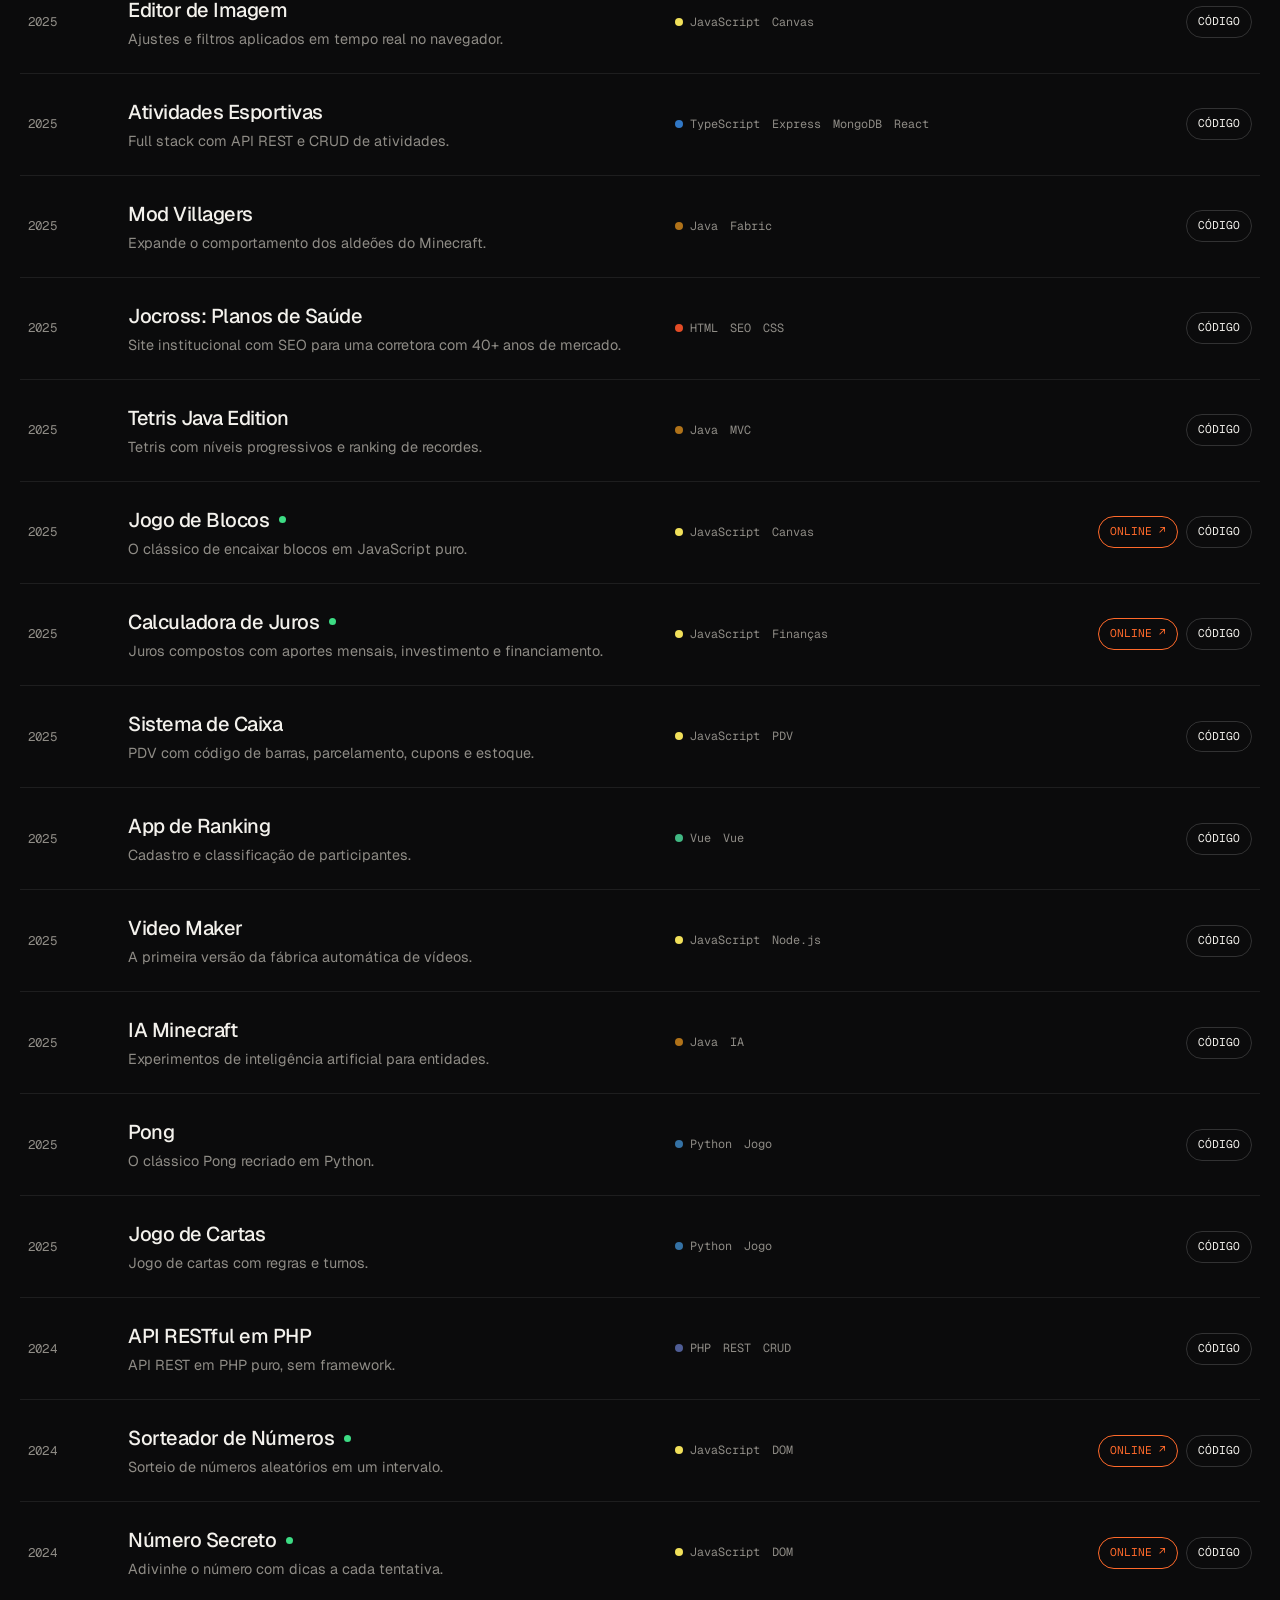
==== commit bb213b49: "Adiciona estudos de caso do Terra Viva, Lumen Cut e Ultra Upscale - Novo bloco "Em foco" no topo dos" ====
--- a/index.html
+++ b/index.html
@@ -74,7 +74,7 @@
                         </div>
                         <dl class="stats">
                             <div><dt class="mono">repositórios</dt><dd data-count="38" id="statRepos">38</dd></div>
-                            <div><dt class="mono">projetos no ar</dt><dd data-count="8">8</dd></div>
+                            <div><dt class="mono">projetos no ar</dt><dd data-count="9">9</dd></div>
                             <div><dt class="mono">no GitHub desde</dt><dd>2022</dd></div>
                         </dl>
                     </div>
@@ -95,8 +95,8 @@
 
             <div class="marquee" aria-hidden="true">
                 <div class="marquee-track">
-                    <span>JavaScript</span><span>TypeScript</span><span>React</span><span>Vue</span><span>Node.js</span><span>Express</span><span>Python</span><span>Java</span><span>PHP</span><span>MongoDB</span><span>SQL</span><span>Tailwind</span><span>Vite</span><span>Vitest</span><span>Fabric</span><span>MoviePy</span><span>Vercel</span>
-                    <span>JavaScript</span><span>TypeScript</span><span>React</span><span>Vue</span><span>Node.js</span><span>Express</span><span>Python</span><span>Java</span><span>PHP</span><span>MongoDB</span><span>SQL</span><span>Tailwind</span><span>Vite</span><span>Vitest</span><span>Fabric</span><span>MoviePy</span><span>Vercel</span>
+                    <span>JavaScript</span><span>TypeScript</span><span>React</span><span>Vue</span><span>Three.js</span><span>Node.js</span><span>Express</span><span>Python</span><span>Java</span><span>PHP</span><span>MongoDB</span><span>SQL</span><span>Tailwind</span><span>Vite</span><span>Vitest</span><span>Fabric</span><span>MoviePy</span><span>Vercel</span>
+                    <span>JavaScript</span><span>TypeScript</span><span>React</span><span>Vue</span><span>Three.js</span><span>Node.js</span><span>Express</span><span>Python</span><span>Java</span><span>PHP</span><span>MongoDB</span><span>SQL</span><span>Tailwind</span><span>Vite</span><span>Vitest</span><span>Fabric</span><span>MoviePy</span><span>Vercel</span>
                 </div>
             </div>
         </section>
@@ -163,8 +163,9 @@
                 <header class="section-head reveal">
                     <span class="index mono">02</span>
                     <h2>Projetos em <em>destaque</em>.</h2>
-                    <p class="section-sub">Uma seleção do que construí: produtos no ar, jogos em tempo real e experimentos com IA.</p>
+                    <p class="section-sub">Começando por três projetos em detalhe: um painel climático global, um editor de vídeo com IA e um estúdio fotográfico local. Depois, uma seleção do que construí: produtos no ar, jogos em tempo real e experimentos com IA.</p>
                 </header>
+                <div class="spotlights" id="spotlights"></div>
                 <div class="cases" id="featured"></div>
             </div>
         </section>
@@ -237,7 +238,7 @@
                         <span class="year mono">2026</span>
                         <div>
                             <h3>IA e tempo real</h3>
-                            <p>Agentes de IA que produzem vídeos sozinhos, NPCs inteligentes no Minecraft, truco multijogador, a nova Pokédex em React 19 com os 1025 Pokémon, o Genial como laboratório de cálculo e o pinball refeito do zero.</p>
+                            <p>Agentes de IA que produzem vídeos sozinhos, NPCs inteligentes no Minecraft, truco multijogador, a nova Pokédex em React 19 com os 1025 Pokémon, o Genial como laboratório de cálculo, o pinball refeito do zero, o Terra Viva (painel climático global com dados do INPE, da NASA e da NOAA) e dois apps desktop com IA: o editor de vídeo Lumen Cut e o estúdio fotográfico Ultra Upscale.</p>
                         </div>
                     </li>
                 </ol>
--- a/style.css
+++ b/style.css
@@ -414,6 +414,100 @@
 .chat p b { color: #7ee787; font-weight: 500; }
 @keyframes chatIn { 0% { opacity: 0; transform: translateY(6px); } 8%, 85% { opacity: 1; transform: none; } 100% { opacity: 0; } }
 
+
+/* =========================================================
+   Em foco (estudo de caso)
+   ========================================================= */
+.spotlights { display: grid; gap: 22px; margin-bottom: 22px; }
+.spotlight {
+    position: relative; overflow: hidden;
+    display: grid; gap: 40px;
+    padding: clamp(26px, 4.5vw, 56px);
+    background:
+        radial-gradient(70% 50% at 85% 0%, rgba(56, 132, 255, 0.16), transparent 70%),
+        radial-gradient(50% 40% at 0% 100%, var(--accent-soft), transparent 70%),
+        var(--surface);
+    border: 1px solid var(--line-2); border-radius: 32px;
+}
+.spotlight > *, .spot-grid > *, .spot-risk > * { min-width: 0; }
+.spot-head { display: grid; gap: 18px; max-width: 760px; }
+.spot-tags { display: flex; flex-wrap: wrap; align-items: center; gap: 10px; }
+.spot-badge { background: var(--accent); color: var(--accent-ink); border-color: var(--accent); }
+.spot-title { font-size: clamp(3rem, 8vw, 6.4rem); font-weight: 500; letter-spacing: -0.055em; line-height: 0.92; }
+.spot-title em { color: var(--accent); }
+.spot-lead { font-size: clamp(1.1rem, 1.8vw, 1.35rem); line-height: 1.45; letter-spacing: -0.01em; }
+
+.spot-shot { border-radius: 18px; padding: clamp(10px, 2vw, 22px); background: #0a0d16; }
+.spot-shot .browser, .case:hover .spot-shot .browser { max-width: none; transform: none; }
+
+.spot-grid { display: grid; grid-template-columns: 1fr 1fr; gap: 40px; }
+.spot-block { display: grid; gap: 14px; align-content: start; }
+.spot-block > p, .spot-risk p { color: var(--muted); font-size: 1.02rem; }
+.spot-risk strong { color: var(--text); font-weight: 500; }
+
+.spot-views { counter-reset: v; display: grid; gap: 2px; }
+.spot-views li { counter-increment: v; display: grid; grid-template-columns: 36px 1fr; column-gap: 8px; padding: 10px 0; border-bottom: 1px solid var(--line); }
+.spot-views li::before { content: counter(v, decimal-leading-zero); grid-row: span 2; font-family: var(--mono); font-size: 0.72rem; color: var(--accent); padding-top: 4px; }
+.spot-views strong { font-weight: 500; }
+.spot-views span { color: var(--muted); font-size: 0.9rem; }
+
+.spot-risk {
+    display: grid; grid-template-columns: 1.1fr 1fr; gap: 40px; align-items: center;
+    padding-top: 40px; border-top: 1px solid var(--line);
+}
+.spot-risk > div:first-child { display: grid; gap: 14px; }
+.dims { display: flex; flex-wrap: wrap; gap: 6px; text-transform: none; font-size: 0.74rem; }
+.dims li { padding: 5px 10px; border-radius: 8px; background: var(--surface-2); }
+
+.formula {
+    display: grid; gap: 16px; padding: 28px; border-radius: 20px;
+    background: var(--bg); border: 1px solid var(--line-2);
+}
+.formula-eq { font-family: var(--serif); font-style: italic; font-size: clamp(1.5rem, 2.6vw, 2.2rem); line-height: 1.6; }
+.formula-eq sub { font-size: 0.55em; }
+.frac { display: inline-grid; text-align: center; font-size: 0.85em; vertical-align: middle; }
+.frac > span:first-child { border-bottom: 1px solid currentColor; padding: 0 4px; }
+.scale { display: grid; grid-template-columns: repeat(4, 1fr); gap: 4px; font-size: 0.62rem; text-transform: uppercase; }
+.scale span { padding: 8px 6px 0; border-top: 4px solid; color: var(--muted); }
+.scale span:nth-child(1) { border-color: #3ddc84; }
+.scale span:nth-child(2) { border-color: #ffc53d; }
+.scale span:nth-child(3) { border-color: #ff8a3d; }
+.scale span:nth-child(4) { border-color: #ff4d4d; }
+
+.spot-insights { display: grid; gap: 16px; }
+.insights { display: grid; grid-template-columns: repeat(4, 1fr); gap: 12px; }
+.insight {
+    --sev: #5aa9ff;
+    display: flex; flex-direction: column; gap: 8px; padding: 20px;
+    border-radius: 16px; background: var(--bg); border: 1px solid var(--line);
+    border-top: 3px solid var(--sev);
+}
+.insight.sev-danger { --sev: #ff4d4d; }
+.insight.sev-warn { --sev: #ffb02e; }
+.insight.sev-good { --sev: #3ddc84; }
+.insight.sev-violet { --sev: #a78bfa; }
+.insight h4 { font-size: 1.02rem; font-weight: 500; letter-spacing: -0.015em; line-height: 1.3; }
+.insight p { color: var(--muted); font-size: 0.88rem; flex: 1; }
+.insight small { color: var(--sev); font-size: 0.66rem; text-transform: none; }
+
+.pills-sm { display: flex; flex-wrap: wrap; gap: 6px; text-transform: none; font-size: 0.76rem; }
+.pills-sm li { padding: 6px 12px; border-radius: 999px; border: 1px solid var(--line-2); }
+
+.metrics { display: grid; gap: 0; }
+.metrics > div { display: flex; justify-content: space-between; align-items: baseline; gap: 12px; padding: 10px 0; border-bottom: 1px solid var(--line); }
+.metrics dt { color: var(--muted); font-size: 0.9rem; }
+.metrics dd { display: flex; align-items: baseline; gap: 10px; font-family: var(--mono); font-size: 0.82rem; white-space: nowrap; }
+.metrics s { color: var(--muted); opacity: 0.7; }
+.metrics span { color: var(--muted); }
+.metrics b { color: #3ddc84; font-weight: 500; font-size: 1rem; }
+
+.spot-stack { padding-top: 8px; }
+
+.private {
+    font-family: var(--mono); font-size: 0.7rem; text-transform: uppercase;
+    padding: 6px 11px; border-radius: 999px; border: 1px dashed var(--line-2); color: var(--muted);
+}
+.private-lg { display: inline-flex; align-items: center; padding: 11px 18px; font-size: 0.78rem; }
 
 /* =========================================================
    Arquivo
@@ -572,6 +666,8 @@
     .row { grid-template-columns: 56px minmax(0, 1fr) 140px; }
     .hide-md { display: none; }
     .contact-links { grid-template-columns: 1fr; }
+    .spot-grid, .spot-risk { grid-template-columns: 1fr; }
+    .insights { grid-template-columns: 1fr 1fr; }
 }
 
 @media (max-width: 720px) {
@@ -616,6 +712,10 @@
     .art-cards .c3, .case:hover .art-cards .c3 { transform: translateX(28px) translateY(-10px) rotate(6deg); }
     .art-cards .c4, .case:hover .art-cards .c4 { transform: translateX(82px) rotate(17deg); }
     .pixel { width: 150px; }
+    .insights { grid-template-columns: 1fr; }
+    .spotlight { gap: 32px; border-radius: 24px; }
+    .metrics > div { flex-direction: column; gap: 2px; }
+    .formula { padding: 20px; }
 
     .row { grid-template-columns: minmax(0, 1fr); gap: 10px; padding: 20px 4px; }
     .row-head { display: none; }
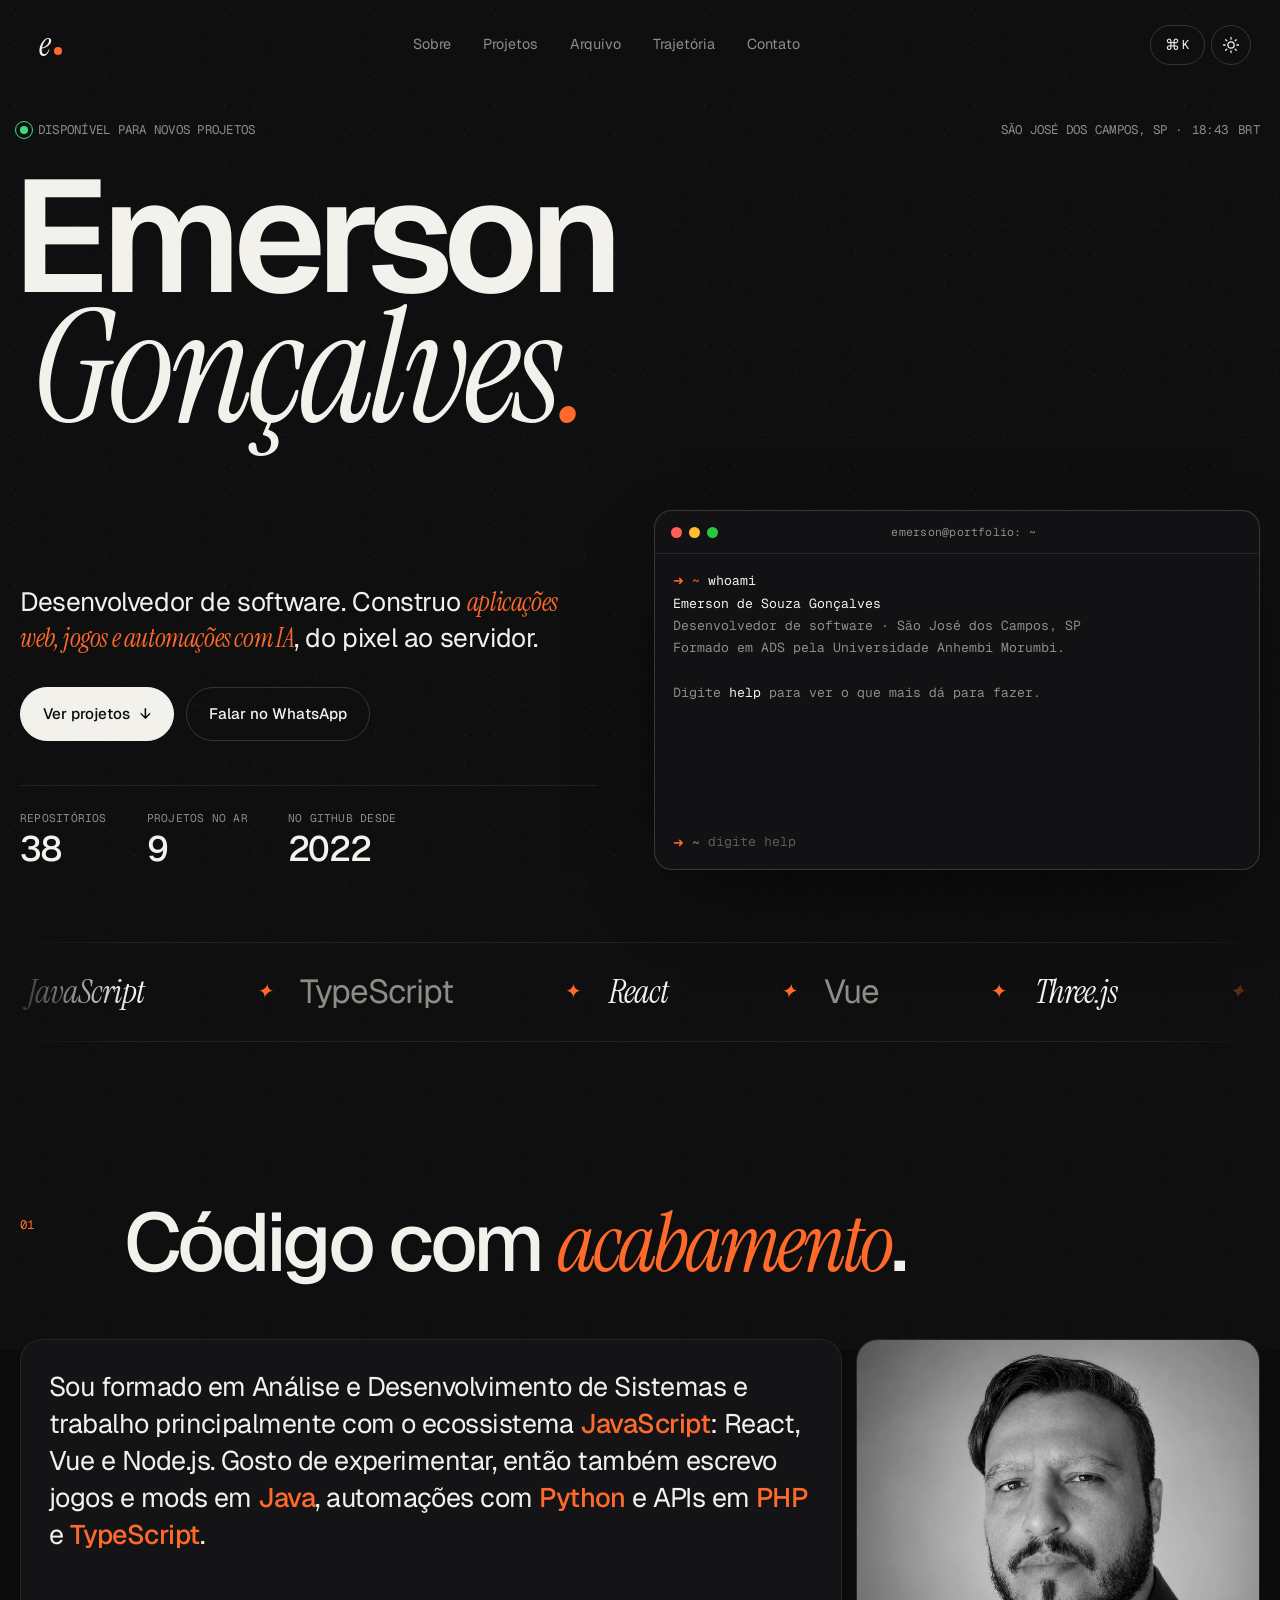
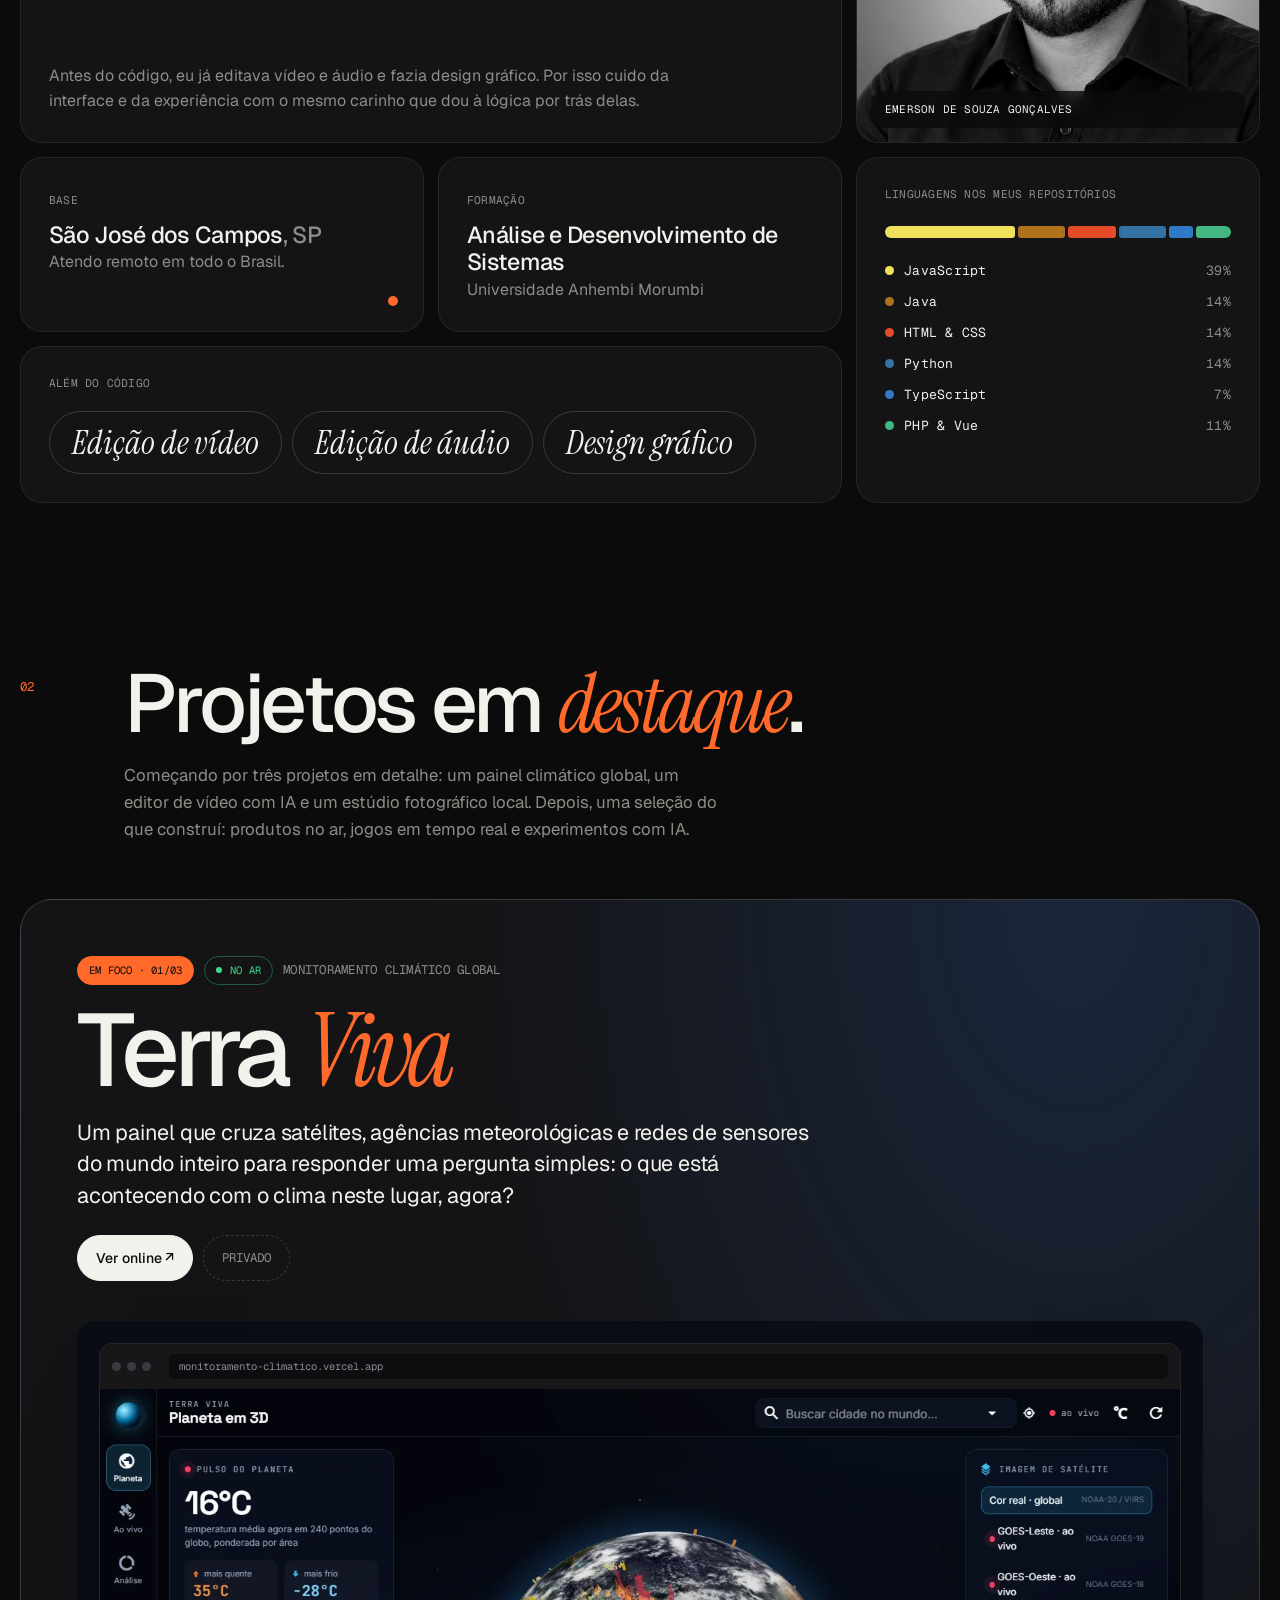
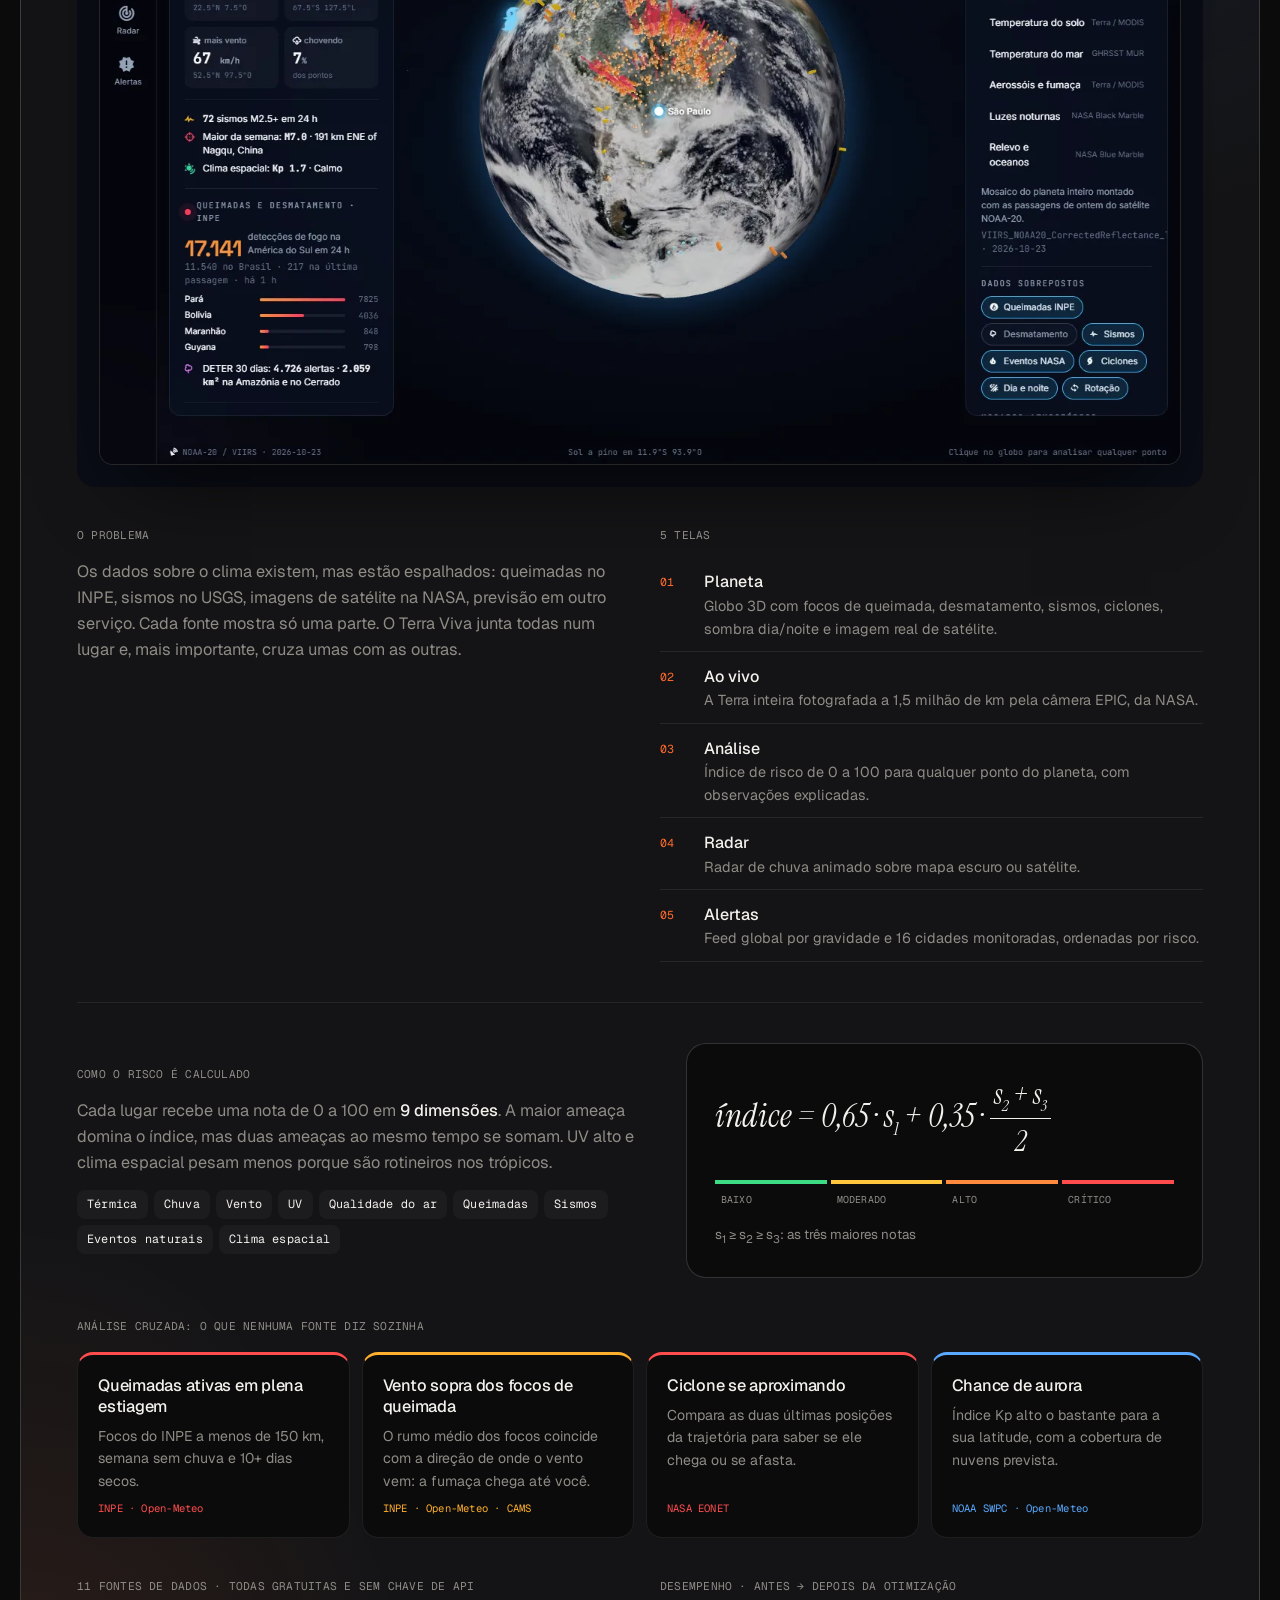
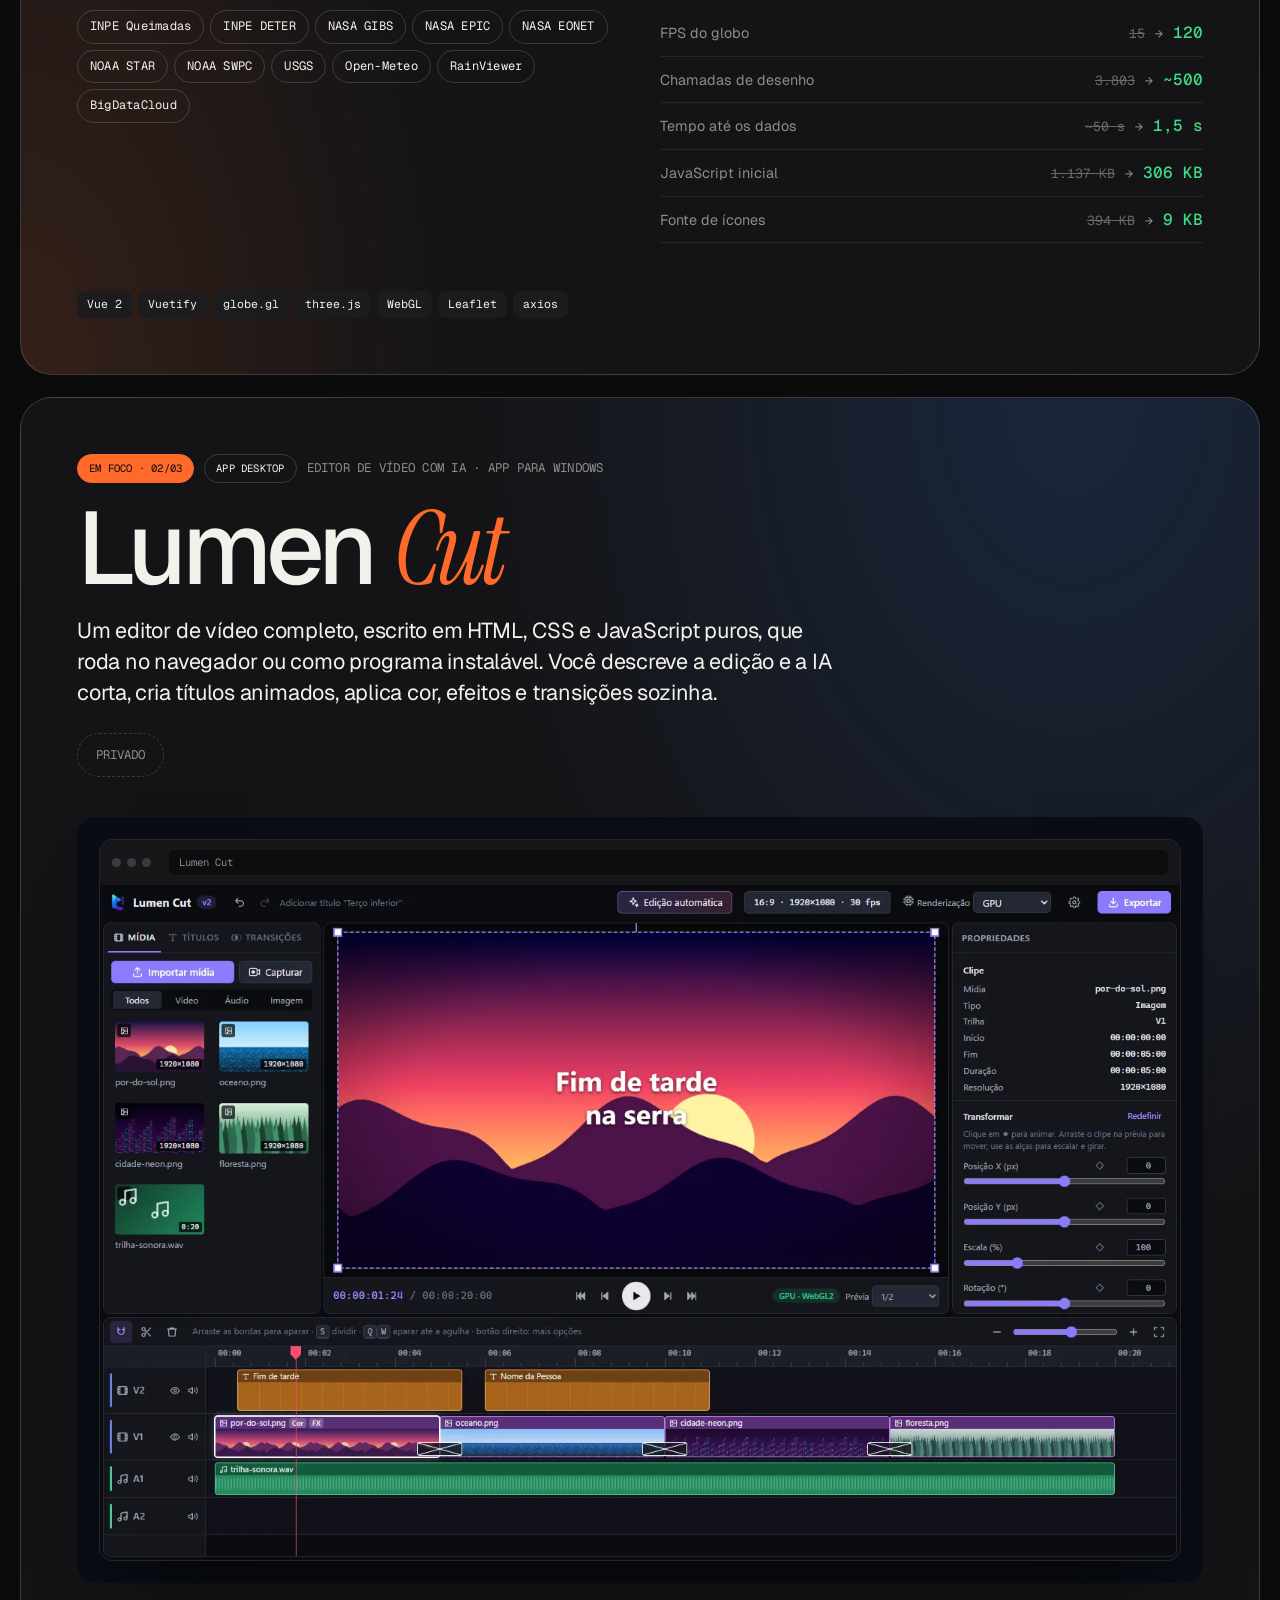
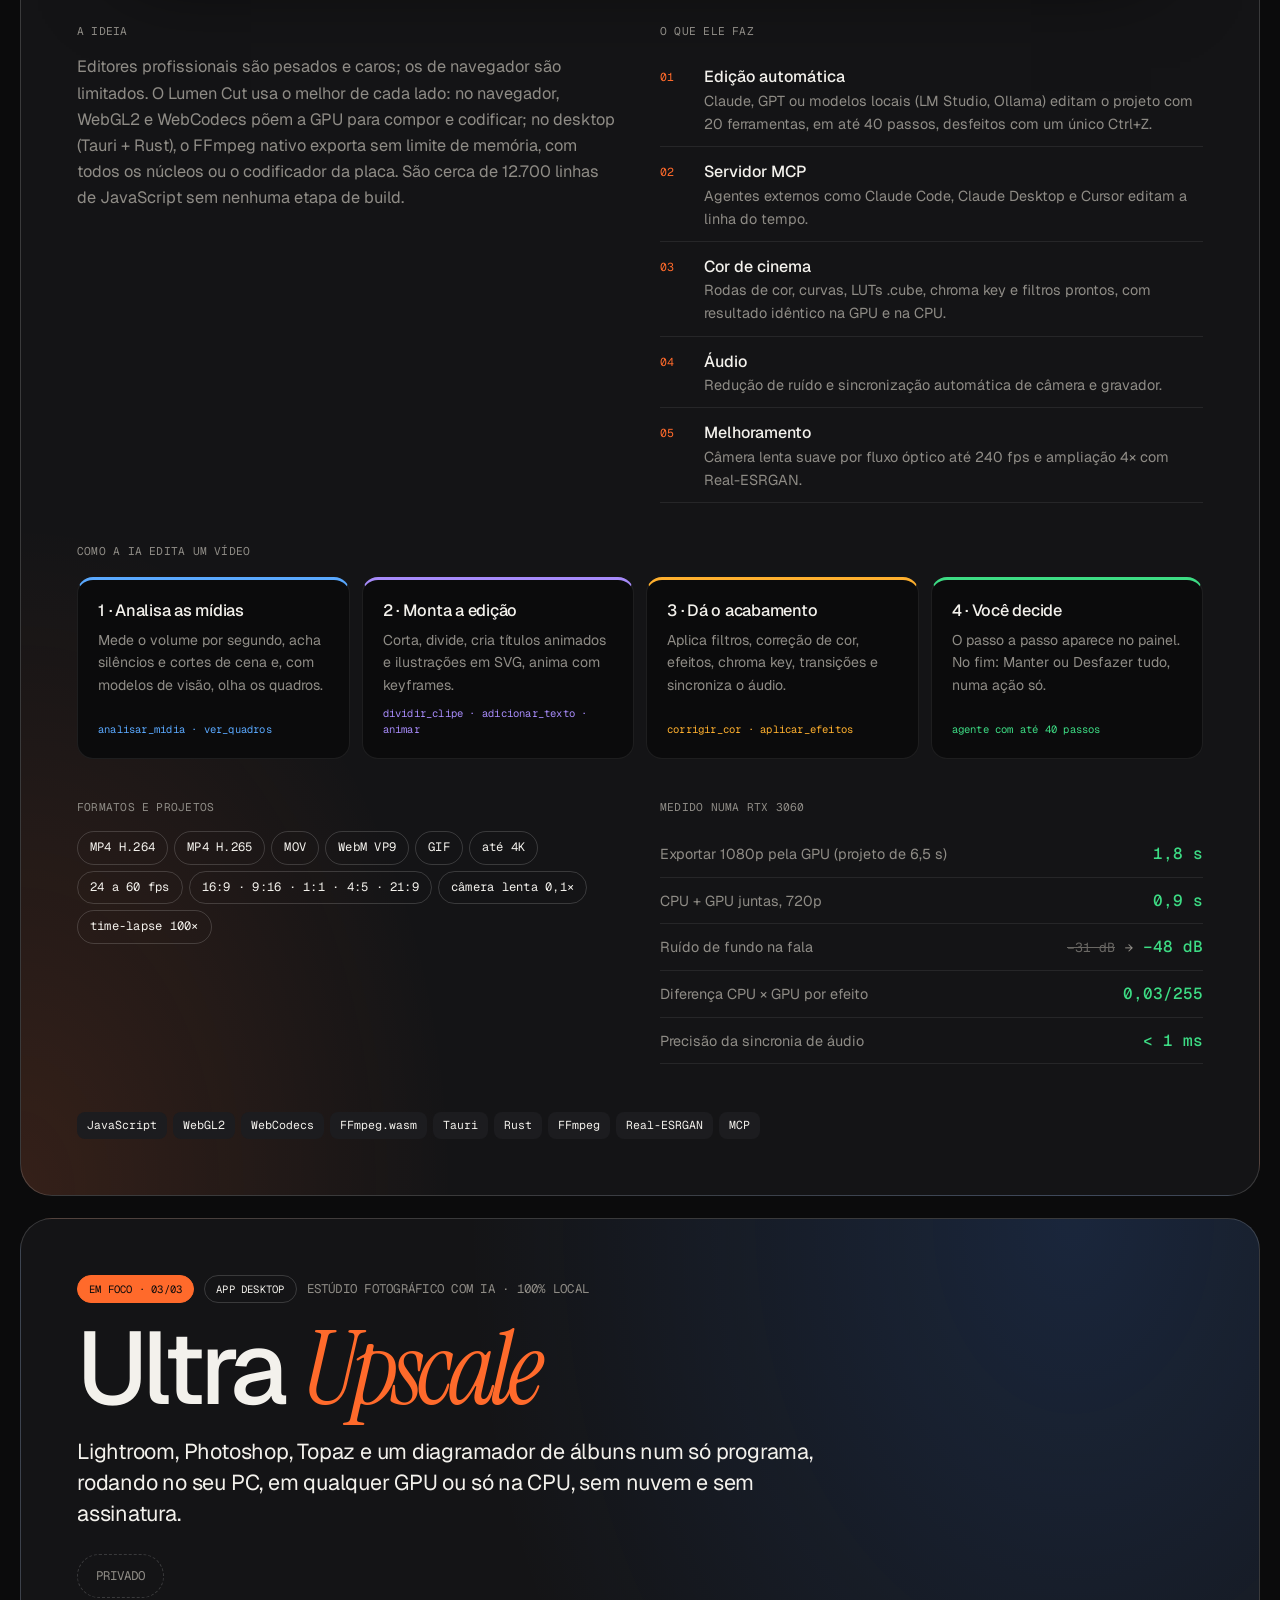
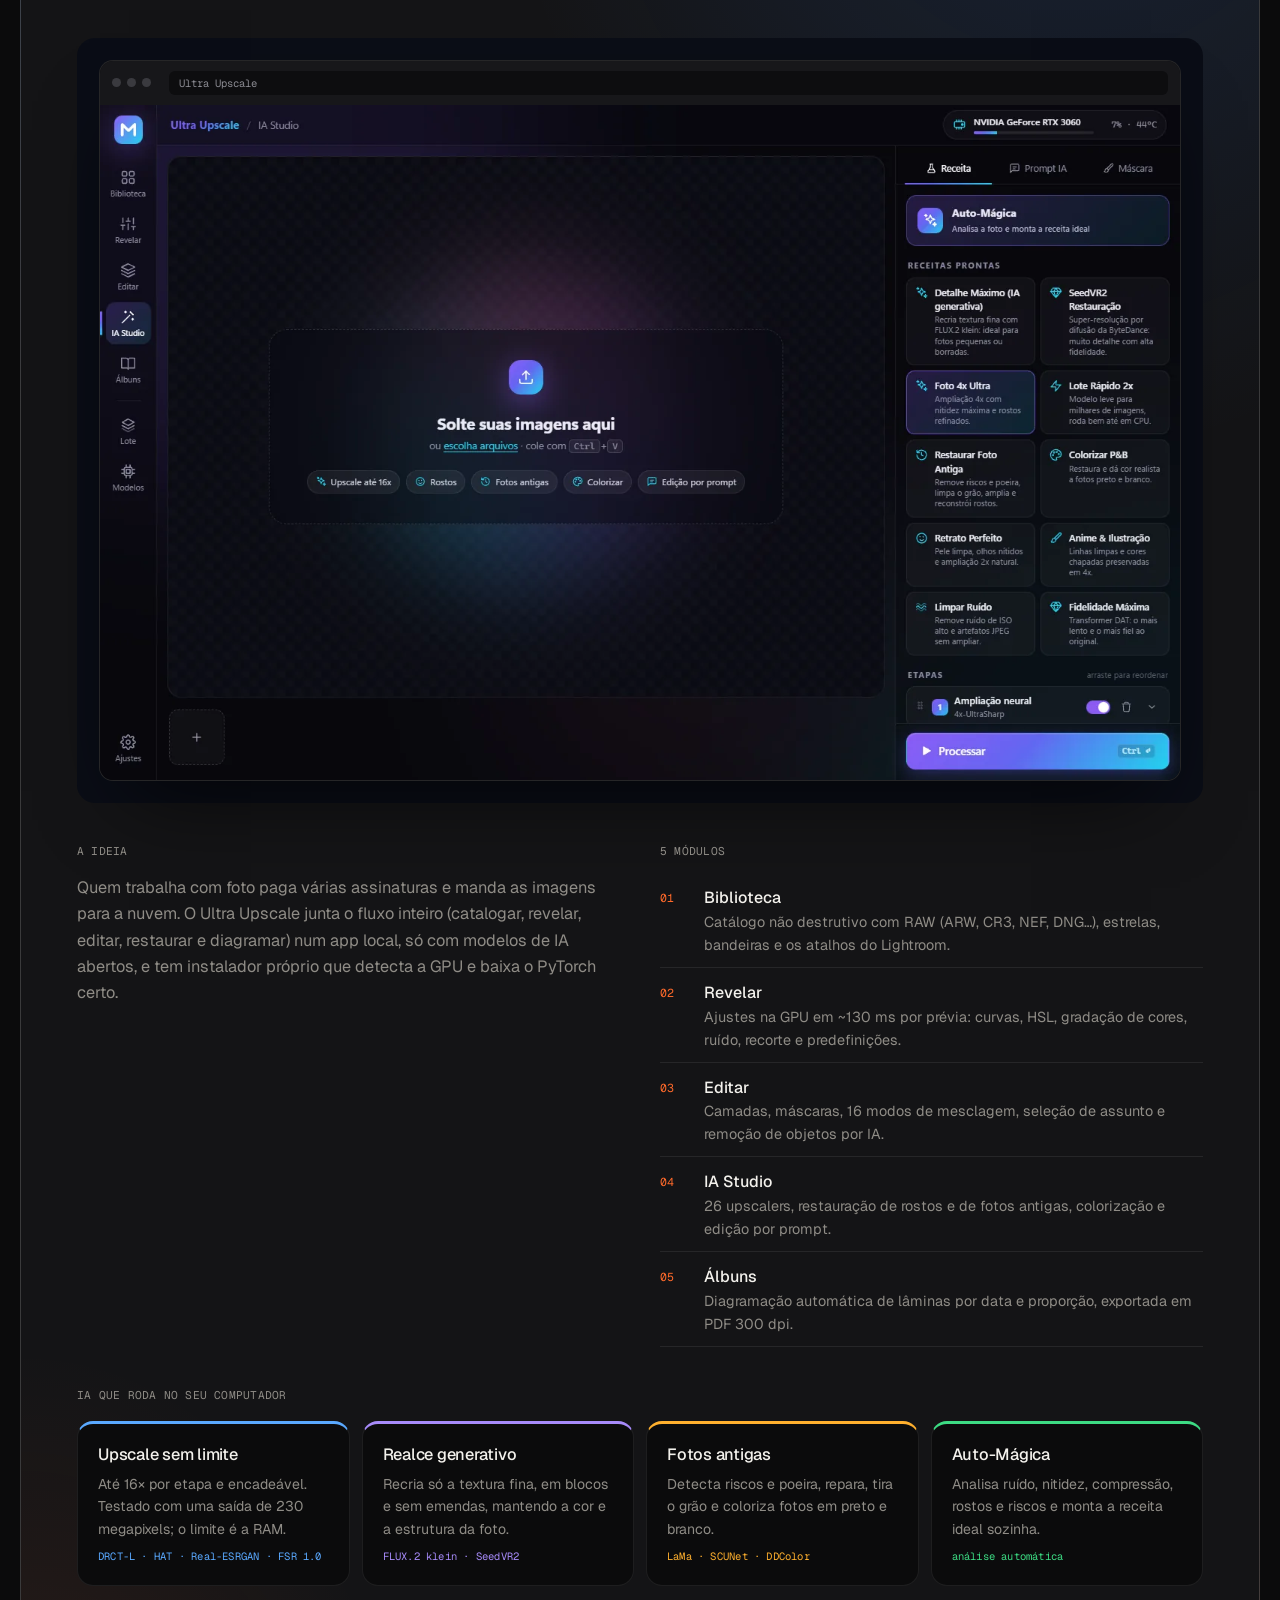
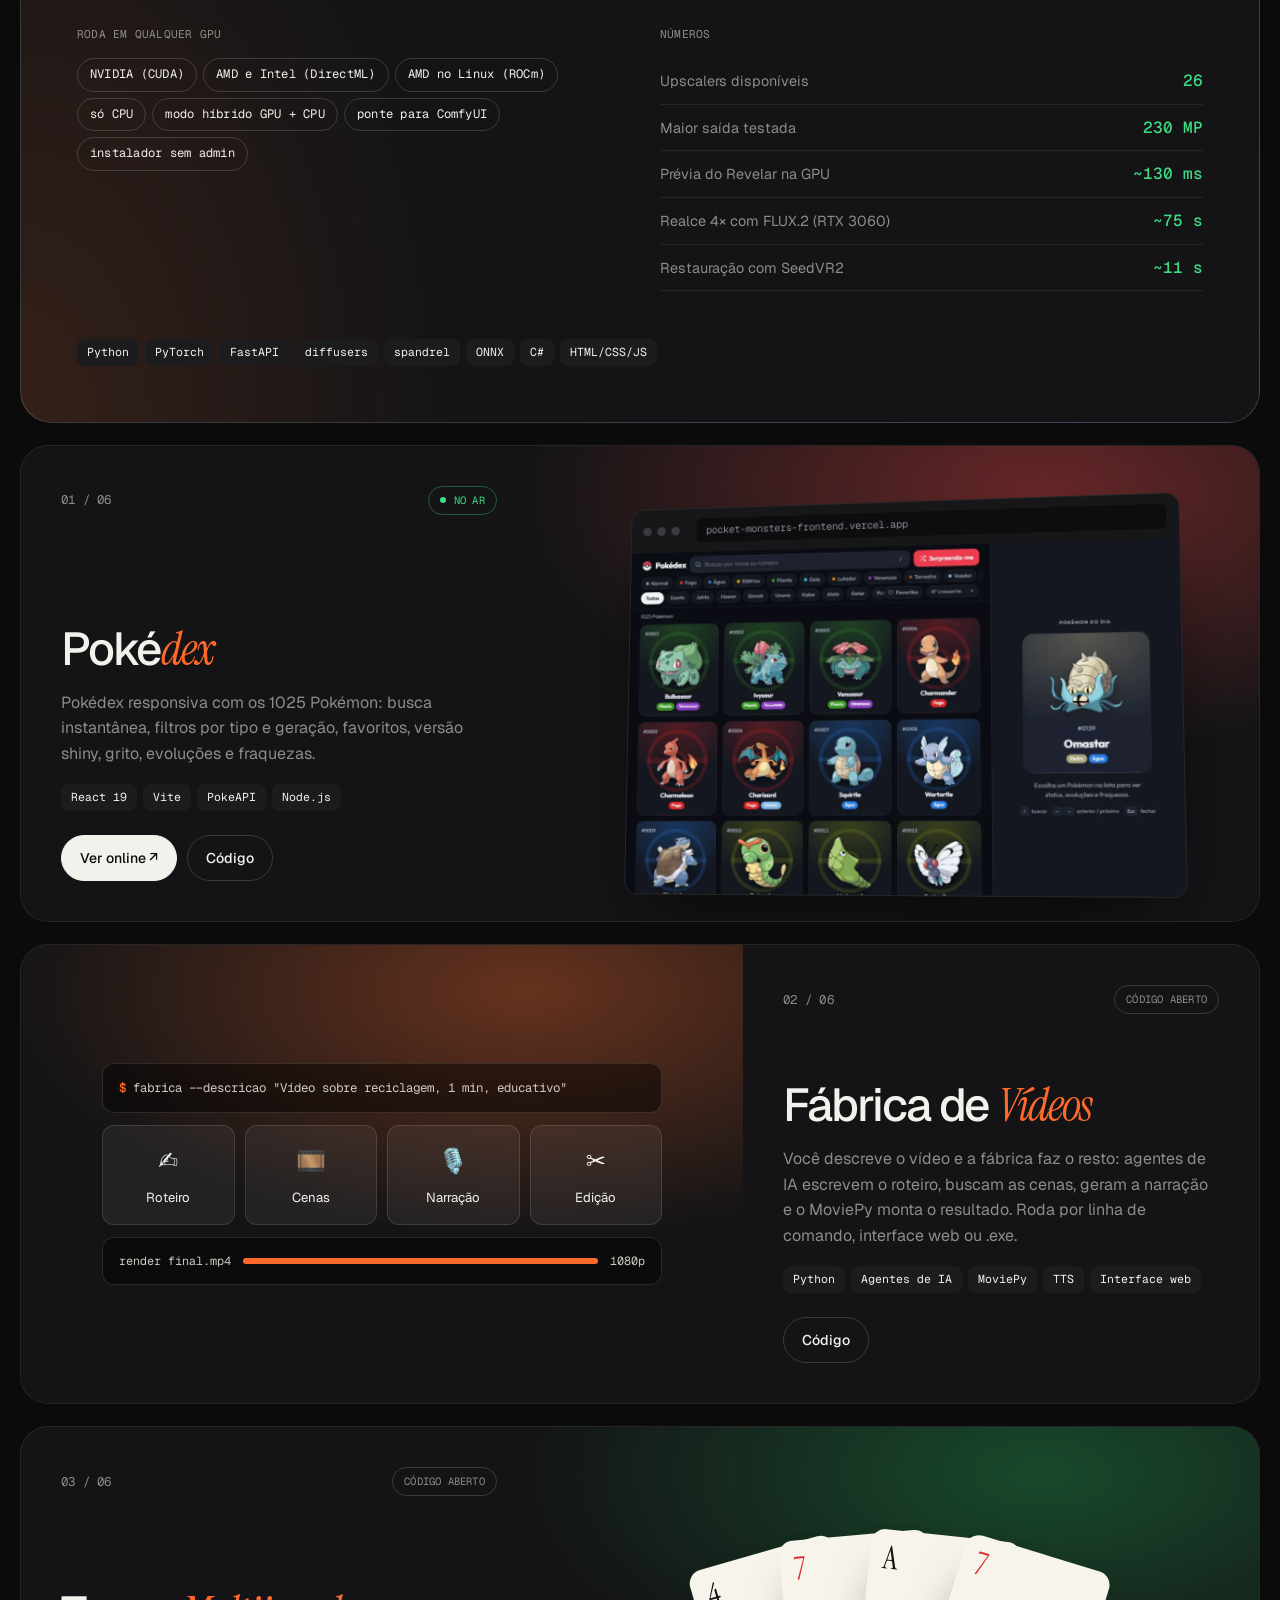
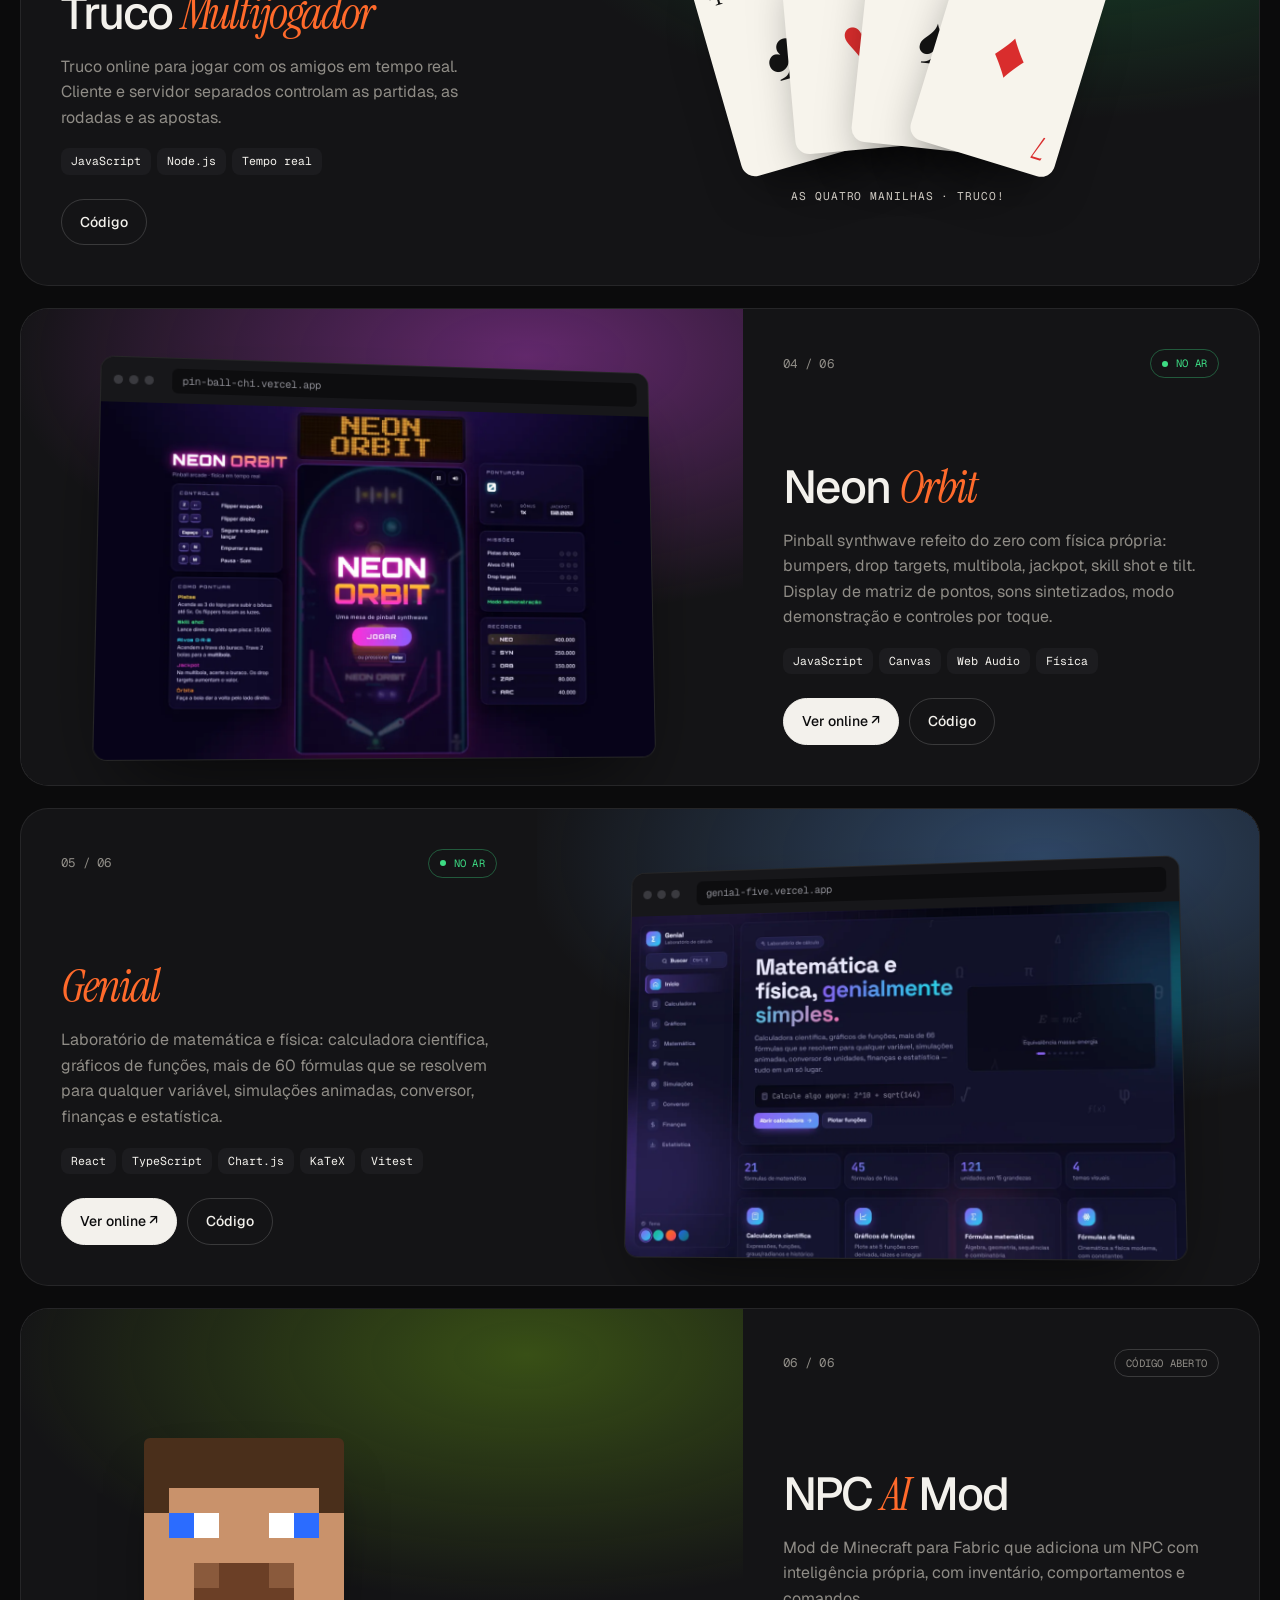
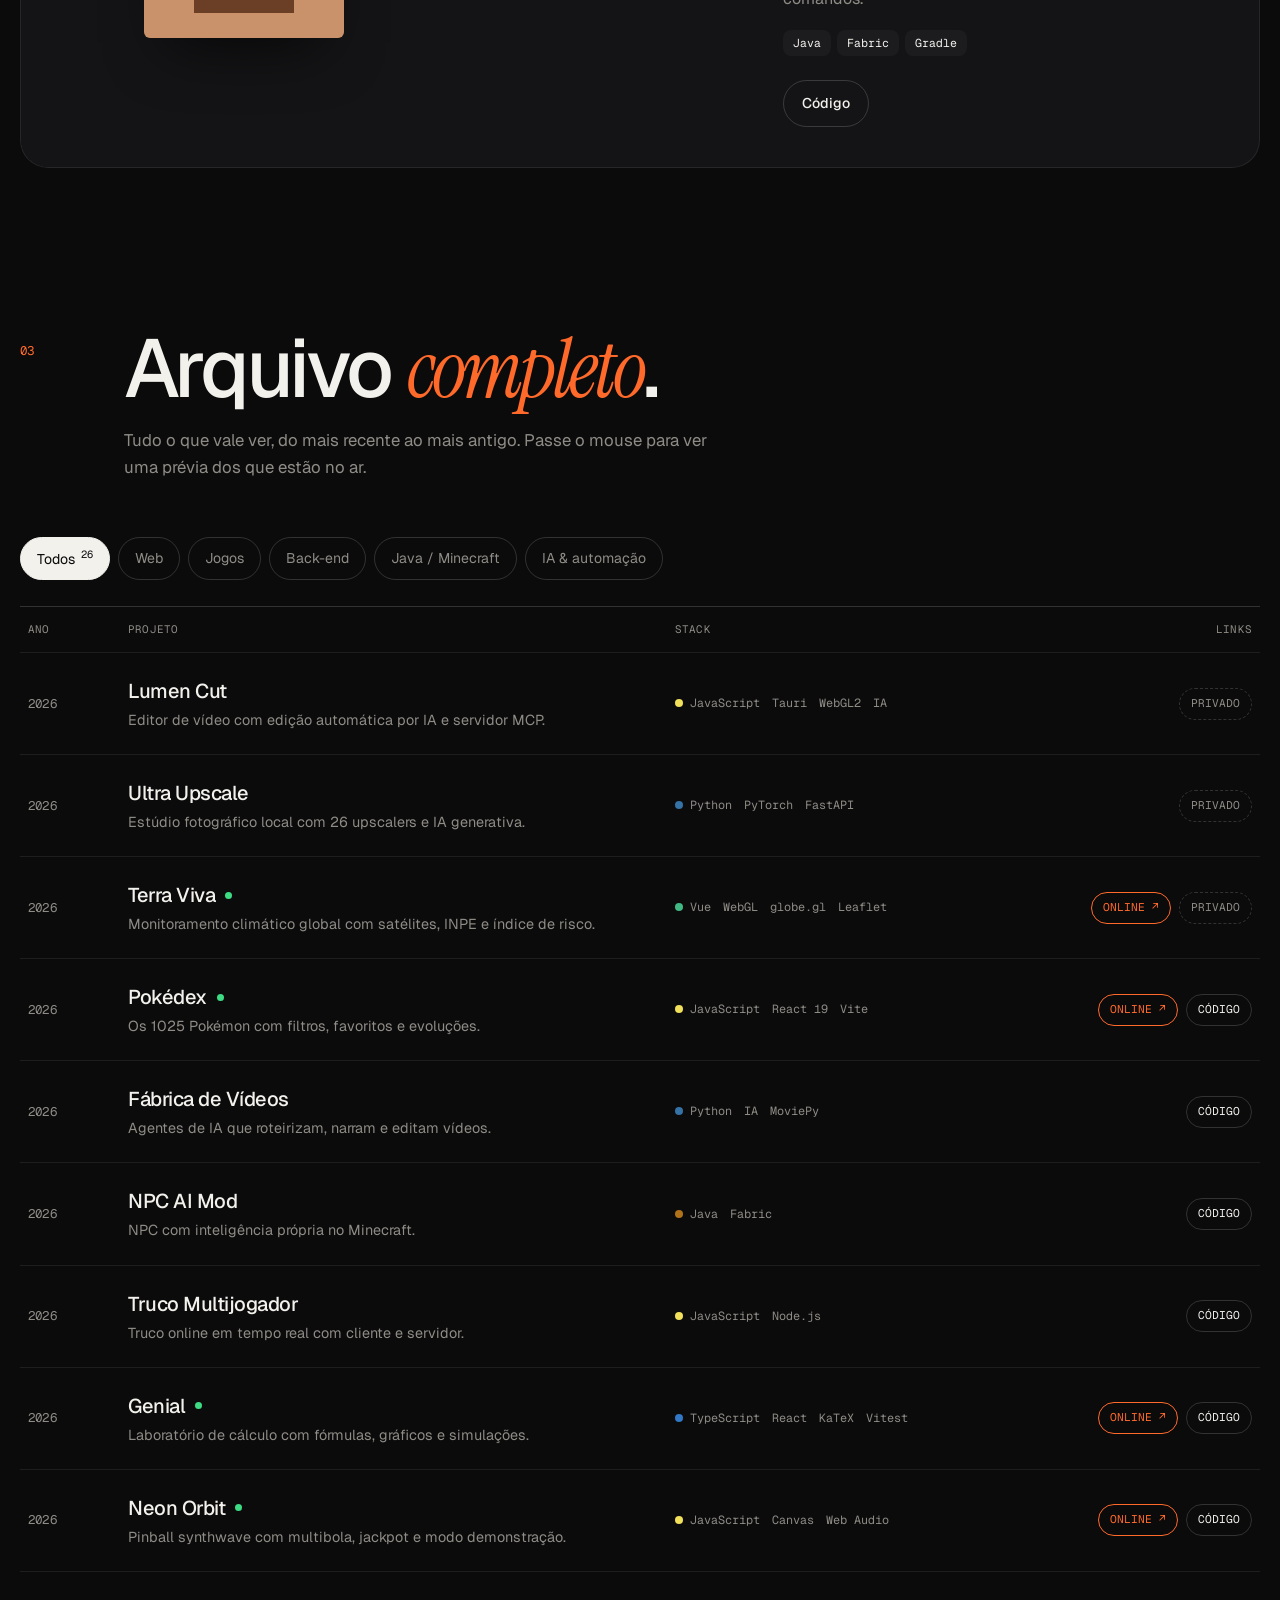
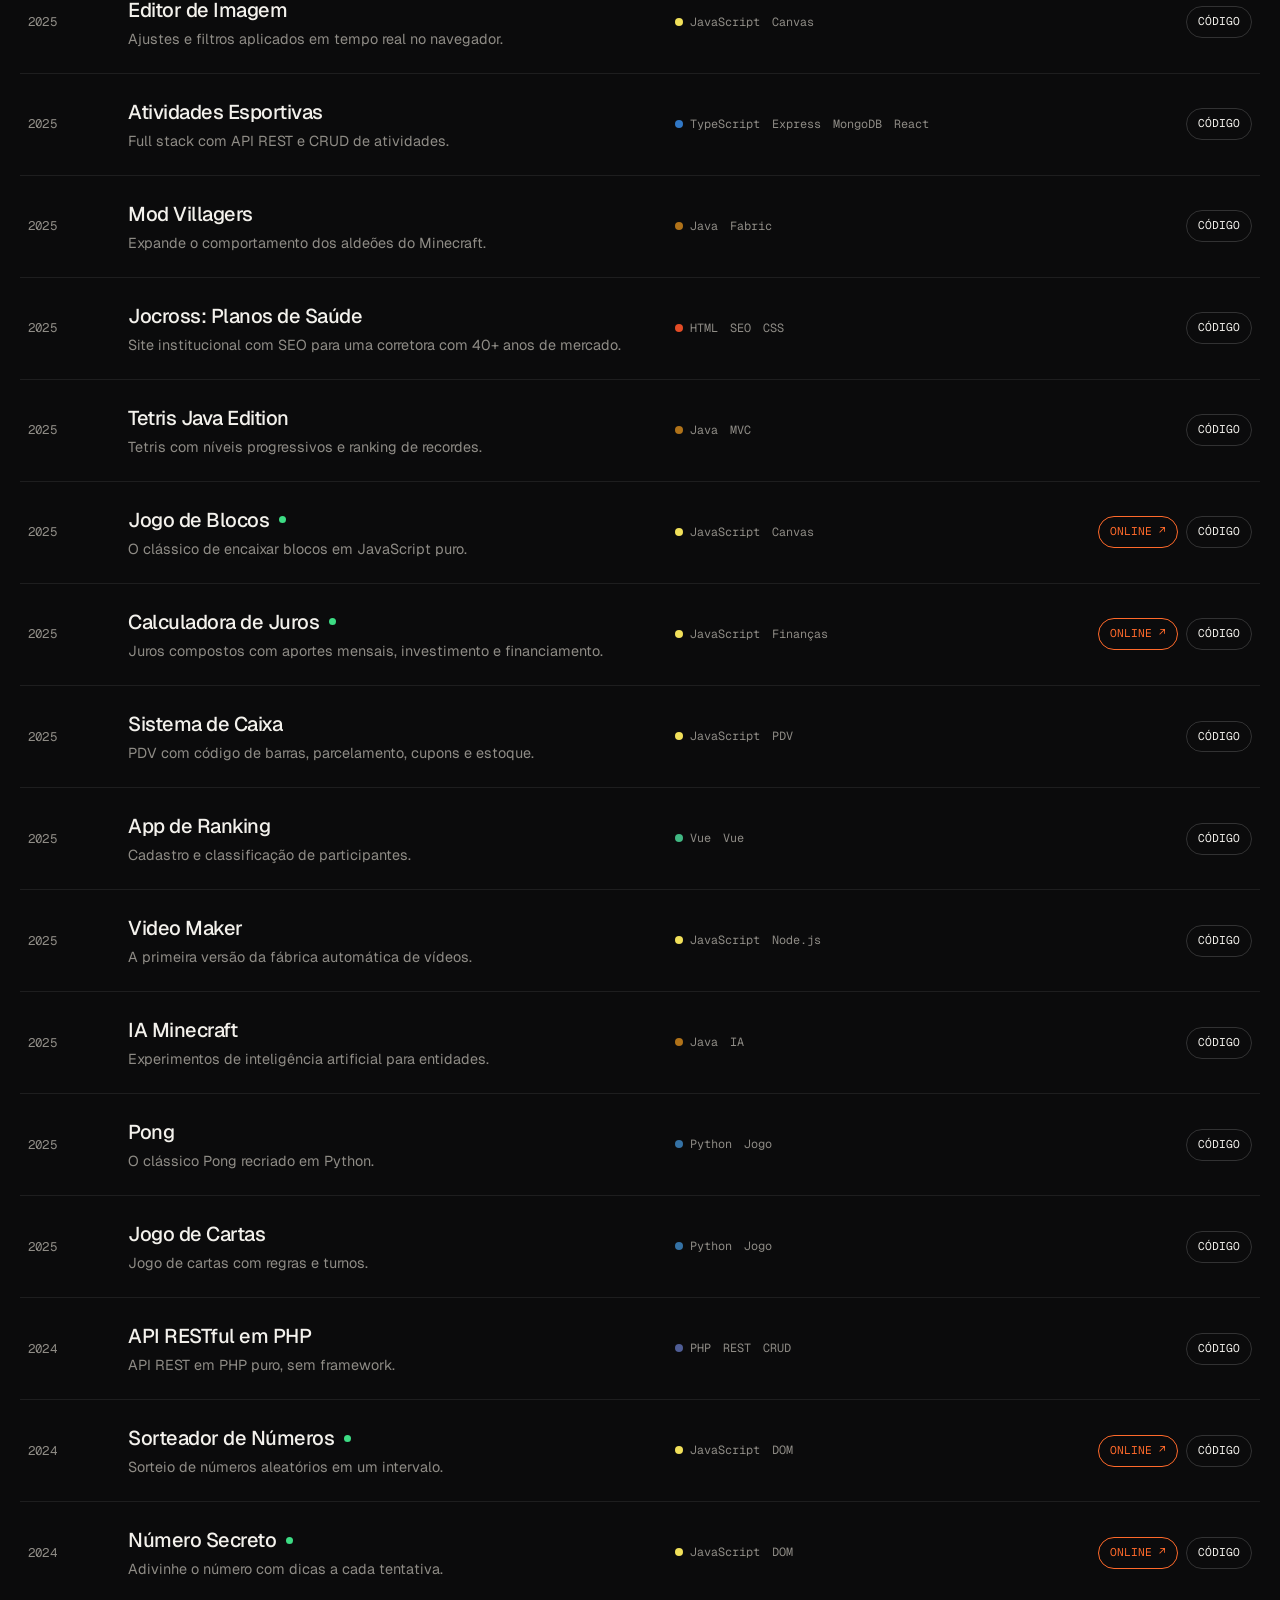
==== commit 37eb1c3f: "Troca a foto de perfil Nova foto em 800×800 e versão na URL (profile.jpg?v=2) para o navegador não r" ====
--- a/index.html
+++ b/index.html
@@ -124,7 +124,7 @@
                     </article>
 
                     <figure class="tile tile-photo reveal">
-                        <img src="profile.jpg" alt="Foto de Emerson de Souza Gonçalves" width="279" height="279" loading="lazy">
+                        <img src="profile.jpg?v=2" alt="Foto de Emerson de Souza Gonçalves" width="800" height="800" loading="lazy">
                         <figcaption class="mono">Emerson de Souza Gonçalves</figcaption>
                     </figure>
 
